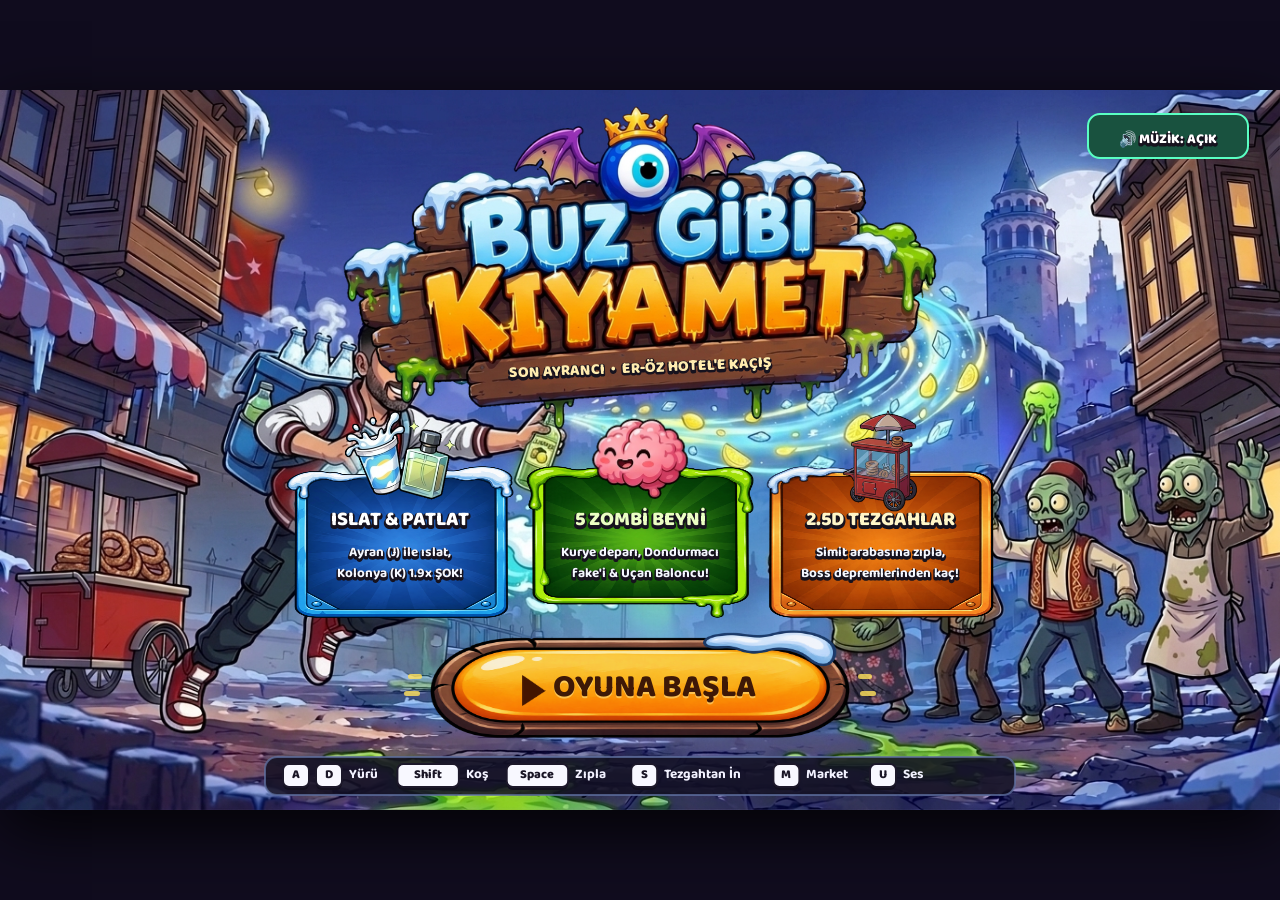
==== sims/buz-gibi-kiyamet/index.html @ 6d8124a7 "feat(buz-gibi-kiyamet): update title key-art background with authentic game cast and align banner su" ====
<!DOCTYPE html>
<html lang="tr">
<head>
<meta charset="UTF-8" />
<meta name="viewport" content="width=device-width, initial-scale=1.0, maximum-scale=1.0, user-scalable=no, viewport-fit=cover" />
<meta name="mobile-web-app-capable" content="yes" />
<meta name="apple-mobile-web-app-capable" content="yes" />
<meta name="apple-mobile-web-app-status-bar-style" content="black-translucent" />
<meta name="theme-color" content="#100c1e" />
<title>Buz Gibi Kıyamet: Son Ayrancı — Er-Öz Hotel'e Kaçış</title>
<style>
  @font-face {
    font-family: 'BalooBold';
    src: url('fonts/Baloo2-ExtraBold.ttf') format('truetype');
    font-weight: 800;
  }
  @font-face {
    font-family: 'BalooMed';
    src: url('fonts/Baloo2-Bold.ttf') format('truetype');
    font-weight: 700;
  }
  * { box-sizing: border-box; margin: 0; padding: 0; user-select: none; -webkit-user-select: none; -webkit-tap-highlight-color: transparent; }
  html, body {
    width: 100%; height: 100%;
    width: 100dvw; height: 100dvh;
    overflow: hidden; overscroll-behavior: none;
    background: #100c1e;
    display: flex; align-items: center; justify-content: center;
    font-family: 'BalooMed', system-ui, sans-serif;
    touch-action: none;
  }
  #gameCanvas {
    display: block;
    background: #100c1e;
    box-shadow: 0 20px 60px rgba(0, 0, 0, 0.85);
    touch-action: none;
    cursor: pointer;
    transform-origin: center center;
  }
  #fsBtn {
    position: fixed;
    top: max(10px, env(safe-area-inset-top));
    right: max(10px, env(safe-area-inset-right));
    z-index: 20;
    background: rgba(20, 16, 36, 0.78);
    color: #ffec7d;
    border: 2px solid rgba(255, 216, 107, 0.75);
    border-radius: 10px;
    padding: 6px 11px;
    font-family: 'BalooBold', sans-serif;
    font-size: 13px;
    letter-spacing: 0.4px;
    cursor: pointer;
    display: none;
    backdrop-filter: blur(4px);
  }
  @media (pointer: coarse), (max-width: 960px) {
    #fsBtn { display: block; }
  }
</style>
</head>
<body>
<button id="fsBtn" type="button" aria-label="Tam Ekran">⛶ TAM EKRAN</button>
<canvas id="gameCanvas" width="1280" height="720"></canvas>
<script src="story_data.js?v=5"></script>
<script>
(() => {
'use strict';

const VW = 1280;
const VH = 720;
const WORLD_W = 3840;
const GROUND_Y = 612;
const PROP_TOP_H = 104;

const canvas = document.getElementById('gameCanvas');
const ctx = canvas.getContext('2d');
const fsBtn = document.getElementById('fsBtn');

const IS_TOUCH = ('ontouchstart' in window) || (navigator.maxTouchPoints > 0);
let isRotated = false;
let viewScale = 1;

function requestMobileFullscreen() {
  const el = document.documentElement;
  const req = el.requestFullscreen || el.webkitRequestFullscreen || el.msRequestFullscreen;
  if (req && !document.fullscreenElement && !document.webkitFullscreenElement) {
    try {
      const p = req.call(el);
      if (p && p.then) {
        p.then(() => {
          if (screen.orientation && screen.orientation.lock) {
            screen.orientation.lock('landscape').catch(() => {});
          }
          setTimeout(resizeCanvas, 120);
        }).catch(() => {});
      }
    } catch (_) {}
  }
}

function toggleFullscreen() {
  if (document.fullscreenElement || document.webkitFullscreenElement) {
    const ex = document.exitFullscreen || document.webkitExitFullscreen;
    if (ex) try { ex.call(document); } catch (_) {}
  } else {
    requestMobileFullscreen();
  }
}
if (fsBtn) {
  fsBtn.addEventListener('click', ev => { ev.stopPropagation(); toggleFullscreen(); });
  document.addEventListener('fullscreenchange', () => {
    const inFs = !!(document.fullscreenElement || document.webkitFullscreenElement);
    fsBtn.textContent = inFs ? '✕ ÇIK' : '⛶ TAM EKRAN';
    setTimeout(resizeCanvas, 80);
  });
}

// Responsive Fullscreen HiDPI sizing + Automatic Portrait Phone 90° Rotation!
function resizeCanvas() {
  const dpr = Math.min(2.5, window.devicePixelRatio || 1);
  const vv = window.visualViewport;
  const availW = Math.floor(vv ? vv.width : window.innerWidth);
  const availH = Math.floor(vv ? vv.height : window.innerHeight);

  // On portrait phones/tablets, auto-rotate 90° clockwise so the 16:9 game fills the full phone screen!
  isRotated = (availH > availW) && (IS_TOUCH || availW <= 768);
  const targetW = isRotated ? availH : availW;
  const targetH = isRotated ? availW : availH;

  viewScale = Math.min(targetW / VW, targetH / VH);
  const cssW = Math.floor(VW * viewScale);
  const cssH = Math.floor(VH * viewScale);
  canvas.style.width = cssW + 'px';
  canvas.style.height = cssH + 'px';
  canvas.style.transform = isRotated ? 'rotate(90deg)' : 'none';
  // Render buffer matches real physical screen pixels (zero CSS upscaling blur!)
  canvas.width = Math.floor(cssW * dpr);
  canvas.height = Math.floor(cssH * dpr);
  ctx.setTransform(viewScale * dpr, 0, 0, viewScale * dpr, 0, 0);
  ctx.imageSmoothingEnabled = true;
  ctx.imageSmoothingQuality = 'high';
}
window.addEventListener('resize', resizeCanvas);
window.addEventListener('orientationchange', () => setTimeout(resizeCanvas, 120));
if (window.visualViewport) window.visualViewport.addEventListener('resize', resizeCanvas);
resizeCanvas();

// ============================================================================
// DATA (1:1 parity with game_data.luau)
// ============================================================================
const IMAGE_IDS = [
  ['ui_title_bg', 'jpg'],
  ['bg_intro_city_heat', 'jpg'], ['bg_fethiye_chaos', 'jpg'], ['bg_hotel_siege', 'jpg'],
  ['bg_balcony_chill', 'jpg'], ['bg_balcony_phone', 'jpg'], ['bg_suitup_comic', 'jpg'],
  ['bg_intro_balcony', 'jpg'], ['bg_intro_cooler', 'jpg'],
  ['bg_l1_classic', 'jpg'], ['bg_l2_classic', 'jpg'], ['bg_l3_classic', 'jpg'],
  ['hero_idle', 'png'], ['hero_run', 'png'], ['hero_jump', 'png'], ['hero_throw', 'png'],
  ['hero_cologne', 'png'], ['hero_nazar', 'png'], ['hero_hit', 'png'],
  'hero_state_chill', 'hero_state_phone', 'hero_state_ready',
  'z_1_1','z_1_2','z_1_3','z_1_4','z_1_5','z_1_6','z_1_7','z_1_8','z_1_9',
  'z_2_1','z_2_2','z_2_3','z_2_4','z_2_5','z_2_6','z_2_7','z_2_8','z_2_9',
  'z_3_1','z_3_2','z_3_3','z_3_4','z_3_5','z_3_6','z_3_7','z_3_8','z_3_9',
  'p_simit_0','p_simit_1','p_simit_2','p_cay_0','p_cay_1','p_cay_2',
  'p_cop_0','p_cop_1','p_cop_2','p_dondurma_0','p_dondurma_1','p_dondurma_2',
  'ui_heart','ui_nazar_wing','ui_ayran_icon','ui_coin','ui_trophy',
  'ui_btn_ayran','ui_btn_kolonya','ui_btn_nazar','ui_btn_settings',
  'ui_logo_buzgibi','ui_board_wood','ui_card_blue','ui_card_green','ui_card_amber',
  'ui_btn_gold','ui_badge_red','ui_topper_ayran','ui_topper_brain',
  'hud_health_bar','hud_level_progress','hud_ayran_counter','hud_gold_counter',
  'hud_score_panel','hud_cta_gold','hud_cta_red',
  'ui_header_plank','ui_cap_blue','ui_cap_green','ui_cap_yellow','ui_play_icon',
  'proj_ayran_sise','proj_curuk_domates','proj_hamsi','proj_kamp_feneri',
  'proj_kolonya_bulutu','proj_kozan_misir','proj_mini_balon','proj_nazar_halka',
  'proj_nota_dalgasi','proj_oklava','proj_sicak_cay','proj_simit',
  'proj_ucan_telefon','proj_zehirli_dondurma','proj_zehirli_kokteyl',
  'vfx_splash_ayran','vfx_puddle_tea','vfx_splat_tomato','vfx_popcorn_burst','vfx_splat_slime_green','vfx_fire_zone',
  'intro_hero','intro_l1_mid','intro_l1_boss','intro_l2_mid','intro_l2_boss','intro_l3_mid','intro_l3_boss',
  ['c_1_1','webp'],['c_1_2','webp'],['c_1_3','webp'],['c_1_4','webp'],['c_1_5','webp'],['c_1_6','webp'],['c_1_7','webp'],['c_1_8','webp'],['c_1_9','webp'],
  ['c_2_1','webp'],['c_2_2','webp'],['c_2_3','webp'],['c_2_4','webp'],['c_2_5','webp'],['c_2_6','webp'],['c_2_7','webp'],['c_2_8','webp'],['c_2_9','webp'],
  ['c_3_1','webp'],['c_3_2','webp'],['c_3_3','webp'],['c_3_4','webp'],['c_3_5','webp'],['c_3_6','webp'],['c_3_7','webp'],['c_3_8','webp'],['c_3_9','webp'],
];

const SFX_IDS = [
  'sfx_throw','sfx_splash','sfx_kolonya','sfx_nazar','sfx_jump',
  'sfx_hit','sfx_calm','sfx_prop','sfx_coin','sfx_win','sfx_horn','sfx_shock'
];

const ZOMBIES = [
  [
    { id:'z_1_1', label:'Kahvehane Dayısı', ai:'ranged', projLabel:'ÇAY', projImg:'proj_sicak_cay', hp:56, speed:72, dmg:9, reward:24, scale:0.96, quote:'Oh be, bir de çay!' },
    { id:'z_1_2', label:'Oklavalı Teyze', ai:'heavy', projLabel:'OKLAVA', projImg:'proj_oklava', hp:88, speed:66, dmg:15, reward:32, scale:1.00, quote:'Eline sağlık oğlum!' },
    { id:'z_1_3', label:'Gazeteli Memur', ai:'walker', projLabel:'', projImg:'', hp:58, speed:78, dmg:10, reward:22, scale:0.98, quote:'Kafam yerine geldi!' },
    { id:'z_1_4', label:'Mahalle Genci', ai:'dasher', projLabel:'', projImg:'', hp:50, speed:106, dmg:11, reward:26, scale:0.94, quote:'Kral ayran efsane!' },
    { id:'z_1_5', label:'Okullu Öğrenci', ai:'walker', projLabel:'', projImg:'', hp:46, speed:102, dmg:8, reward:20, scale:0.88, quote:'Sınava hazırım!' },
    { id:'z_1_6', label:'Moto Kurye', ai:'dasher', projLabel:'', projImg:'', hp:66, speed:122, dmg:13, reward:35, scale:1.00, quote:'5 yıldız verdim!' },
    { id:'z_1_7', label:'Tombul Bakkal', ai:'heavy', projLabel:'', projImg:'', hp:118, speed:56, dmg:16, reward:42, scale:1.08, quote:'Veresiye defteri kapandı!' },
    { id:'z_1_8', label:'Pazar Poşetli Teyze', ai:'ranged', projLabel:'DOMATES', projImg:'proj_curuk_domates', hp:68, speed:68, dmg:10, reward:26, scale:0.96, quote:'Serinledim evladım!' },
    { id:'z_1_9', label:'Bağlamacı Aşık', ai:'ranged', projLabel:'NOTA', projImg:'proj_nota_dalgasi', hp:62, speed:88, dmg:10, reward:30, scale:0.96, quote:'Yayık ayran türküsü!' },
  ],
  [
    { id:'z_2_1', label:'Simitçi Usta', ai:'ranged', projLabel:'SİMİT', projImg:'proj_simit', hp:74, speed:78, dmg:11, reward:28, scale:1.00, quote:'Sıcak simit + ayran!' },
    { id:'z_2_2', label:'Maraş Dondurmacısı', ai:'ranged', projLabel:'DONDURMA', projImg:'proj_zehirli_dondurma', hp:88, speed:86, dmg:13, reward:34, scale:1.04, quote:'Şaka yapmıştım abi!' },
    { id:'z_2_3', label:'Midyeci Usta', ai:'heavy', projLabel:'', projImg:'', hp:115, speed:62, dmg:15, reward:35, scale:1.06, quote:'Limonu sıktım geldim!' },
    { id:'z_2_4', label:'Mısırcı Abla', ai:'ranged', projLabel:'MISIR', projImg:'proj_kozan_misir', hp:80, speed:72, dmg:11, reward:30, scale:0.98, quote:'Közde mısır ikramım!' },
    { id:'z_2_5', label:'Kağıt Toplayıcı', ai:'walker', projLabel:'', projImg:'', hp:68, speed:98, dmg:10, reward:25, scale:0.96, quote:'Eyvallah kardeşim!' },
    { id:'z_2_6', label:'Çiçekçi Teyze', ai:'walker', projLabel:'', projImg:'', hp:76, speed:72, dmg:10, reward:28, scale:0.96, quote:'Bir gül benden sana!' },
    { id:'z_2_7', label:'Balıkçı Usta', ai:'heavy', projLabel:'HAMSİ', projImg:'proj_hamsi', hp:128, speed:64, dmg:16, reward:40, scale:1.08, quote:'Hamsi taze, ayran buz!' },
    { id:'z_2_8', label:'Milli Piyango Amca', ai:'ranged', projLabel:'NOTA', projImg:'proj_nota_dalgasi', hp:70, speed:86, dmg:10, reward:32, scale:0.96, quote:'Büyük ikramiye sensin!' },
    { id:'z_2_9', label:'Sucu Çocuk', ai:'dasher', projLabel:'', projImg:'', hp:54, speed:130, dmg:11, reward:28, scale:0.86, quote:'Ayran sudan iyiymiş!' },
  ],
  [
    { id:'z_3_1', label:'Sırt Çantalı Gezgin', ai:'walker', projLabel:'', projImg:'', hp:90, speed:90, dmg:12, reward:32, scale:1.02, quote:'Amazing Turkish yogurt!' },
    { id:'z_3_2', label:'Şipşakçı Turist', ai:'ranged', projLabel:'TELEFON', projImg:'proj_ucan_telefon', hp:82, speed:94, dmg:13, reward:35, scale:0.98, quote:'Selfie time! Ayran!' },
    { id:'z_3_3', label:'Her Şey Dahilci', ai:'heavy', projLabel:'KOKTEYL', projImg:'proj_zehirli_kokteyl', hp:142, speed:64, dmg:18, reward:45, scale:1.08, quote:'Open buffet ayran!' },
    { id:'z_3_4', label:'Haritalı Turist', ai:'walker', projLabel:'', projImg:'', hp:82, speed:86, dmg:11, reward:30, scale:0.98, quote:'Er-Öz Hotel this way!' },
    { id:'z_3_5', label:'Trekkingci Turist', ai:'dasher', projLabel:'', projImg:'', hp:88, speed:118, dmg:14, reward:35, scale:1.00, quote:'Best energy drink!' },
    { id:'z_3_6', label:'Alışverişçi Turist', ai:'ranged', projLabel:'KOKTEYL', projImg:'proj_zehirli_kokteyl', hp:92, speed:82, dmg:13, reward:36, scale:1.00, quote:'I buy 10 bottles!' },
    { id:'z_3_7', label:'Sörfçü Turist', ai:'dasher', projLabel:'', projImg:'', hp:86, speed:124, dmg:14, reward:35, scale:1.02, quote:'Chill vibes bro!' },
    { id:'z_3_8', label:'Kapadokya Baloncu', ai:'flyer', projLabel:'BALON', projImg:'proj_mini_balon', hp:84, speed:96, dmg:12, reward:38, scale:0.98, quote:"Göreme'ye uçuyorum!" },
    { id:'z_3_9', label:'Kampçı Turist', ai:'ranged', projLabel:'FENER', projImg:'proj_kamp_feneri', hp:126, speed:72, dmg:15, reward:42, scale:1.06, quote:'Campfire + Ayran!' },
  ]
];

const LEVELS = [
  {
    id:1, bg:'bg_l1_classic', title:'BÖLÜM 1: MAHALLE SOKAĞI',
    subtitle:'Ayranla ıslat + Kolonya ile KÖPÜK ŞOKU patlat! Tezgahların üstüne zıpla!',
    goal:12, spawnRate:2.15, group:0,
    boss:{ img:'z_1_7', name:'DEV MAHALLE BAKKALI (DEPREM BOSS)', special:'quake', hp:380, speed:70, dmg:16, reward:220, quote:'Tamam yeğenim, tüm mahalleye ayran benden!' },
    comicLines:['MAHALLEDE HARARET PATLADI!','Kuryeler depara kalktı, Dayı çay fırlatıyor!','Ayranla ıslat → Kolonyayla KÖPÜK ŞOKU patlat!']
  },
  {
    id:2, bg:'bg_l2_classic', title:'BÖLÜM 2: ESNAF ÇARŞISI',
    subtitle:'Maraş şakasına dikkat! Düşman mermilerini Kolonya ile havada yok et!',
    goal:15, spawnRate:1.85, group:1,
    boss:{ img:'z_2_7', name:'ÖFKELİ BALIKÇI REİS (HAMSİ BOSS)', special:'hamsi', hp:500, speed:76, dmg:19, reward:320, quote:'Buz gibi ayranla yelkenler suya indi!' },
    comicLines:['ESNAF ÇARŞISI KARIŞTI!','Dondurmacılar geri kaçıp yeşil külah savuruyor...','Tezgahlara zıpla, tepelerinden ayran yağdır!']
  },
  {
    id:3, bg:'bg_l3_classic', title:'BÖLÜM 3: ER-ÖZ HOTEL GÜVENLİ BÖLGE',
    subtitle:"Kapadokya balonluları havada! Boss'un Açık Büfe şifasını durdur!",
    goal:18, spawnRate:1.65, group:2,
    boss:{ img:'z_3_3', name:'MEGA HER ŞEY DAHİL KRALI (BÜFE BOSS)', special:'buffet', hp:640, speed:80, dmg:21, reward:450, quote:'5 YILDIZ! ER-ÖZ HOTEL ARTIK GÜVENDE!' },
    comicLines:['ER-ÖZ HOTEL KAPISINDAYIZ!','Havada süzülen baloncular + açık büfe ordusu!','Kralın büfe şifasını kes, 5 yıldızlı zaferi kap!']
  }
];

const UPGRADES = [
  { id:'ayran_dmg', name:'Çift Namlulu Yayık Ayran', desc:"Hasar +14 • Sv.2'de ÇİFT ŞİŞE (Ön+Çapraz), Sv.4'te alan köpüğü!", baseCost:38, maxLvl:5, icon:'ui_ayran_icon' },
  { id:'belt_cap', name:'Çift Kemer + Akrobatik Zıplama', desc:"Sv.1'de HAVADA ÇİFT ZIPLAMA açılır! Maks. ayran +4 artar.", baseCost:32, maxLvl:5, icon:'ui_btn_ayran' },
  { id:'kolonya_pow', name:'80° Tütün & Limon Şoku', desc:'Kolonya hasarı +22, düşman mermisi siler + 1.4sn SERSEMLETİR!', baseCost:42, maxLvl:4, icon:'ui_btn_kolonya' },
  { id:'tea_heal', name:'Nazar Kalkanı & Taze Çay', desc:'+55 Can & +15 Maks Can • Nazar %100 iken ilk darbeyi KALKAN emer!', baseCost:28, maxLvl:99, icon:'ui_heart' },
];

const KOLONYA_BASE = { cd: 2.1, dmg: 38, range: 215 };
const PROP_TYPES = ['simit', 'cay', 'cop', 'dondurma'];
const PROP_META = {
  simit:    { h: 158, brokenH: 58, topH: 98, halfW: 58, shadowW: 54 },
  cay:      { h: 88,  brokenH: 48, topH: 72, halfW: 66, shadowW: 64 },
  cop:      { h: 98,  brokenH: 46, topH: 84, halfW: 40, shadowW: 38 },
  dondurma: { h: 122, brokenH: 54, topH: 88, halfW: 64, shadowW: 60 },
};
const LEVEL_PROP_LAYOUTS = [
  // Bölüm 1: Mahalle Sokağı (kapı/araba önleri açık, doğal kaldırım yerleşimi)
  [
    { kind: 'cay', x: 540 }, { kind: 'simit', x: 1080 }, { kind: 'cop', x: 1620 },
    { kind: 'cay', x: 2120 }, { kind: 'simit', x: 2640 }, { kind: 'cop', x: 2960 },
  ],
  // Bölüm 2: Esnaf Çarşısı (merdiven ve otobüs durağı açık)
  [
    { kind: 'simit', x: 560 }, { kind: 'dondurma', x: 1120 }, { kind: 'cop', x: 1980 },
    { kind: 'dondurma', x: 2440 }, { kind: 'simit', x: 3320 }, { kind: 'cop', x: 3620 },
  ],
  // Bölüm 3: Er-Öz Hotel (otel girişi, kum torbaları ve bariyer tamamen açık)
  [
    { kind: 'dondurma', x: 520 }, { kind: 'cay', x: 1060 }, { kind: 'simit', x: 1560 },
    { kind: 'cop', x: 1960 }, { kind: 'dondurma', x: 2360 }, { kind: 'cay', x: 3180 },
  ],
];

// ============================================================================
// ASSET LOADER
// ============================================================================
const images = {};
const sfx = {};
let loadedCount = 0;
let totalAssets = IMAGE_IDS.length;
let fontsReady = false;
if (document.fonts && document.fonts.ready) {
  document.fonts.ready.then(() => { fontsReady = true; }).catch(() => { fontsReady = true; });
} else fontsReady = true;
setTimeout(() => { fontsReady = true; }, 3500);

for (const entry of IMAGE_IDS) {
  const [id, ext] = Array.isArray(entry) ? entry : [entry, 'png'];
  const img = new Image();
  img.onload = () => { loadedCount++; };
  img.onerror = () => { loadedCount++; };
  img.src = `img/${id}.${ext}?v=8`;
  images[id] = img;
}

const sfxPools = {};
for (const sid of SFX_IDS) {
  sfxPools[sid] = { idx: 0, list: [] };
  for (let pi = 0; pi < 4; pi++) {
    const a = new Audio(`sfx/${sid}.wav`);
    a.preload = 'auto';
    a.volume = 0.55;
    sfxPools[sid].list.push(a);
  }
  sfx[sid] = sfxPools[sid].list[0];
}

let _audioCtx = null;
function getAudioCtx() {
  if (!_audioCtx) {
    const AC = window.AudioContext || window.webkitAudioContext;
    if (AC) _audioCtx = new AC();
  }
  if (_audioCtx && _audioCtx.state === 'suspended') {
    _audioCtx.resume().catch(() => {});
  }
  return _audioCtx;
}

function playVoiceBlip(speakerId) {
  if (G.muted) return;
  const ac = getAudioCtx();
  if (!ac) return;
  const sp = (window.STORY_DATA && window.STORY_DATA.speakers[speakerId]) || { pitch: 220, wave: 'triangle' };
  try {
    const now = ac.currentTime;
    const osc = ac.createOscillator();
    const gain = ac.createGain();
    osc.type = sp.wave || 'triangle';
    const jitter = 0.93 + Math.random() * 0.14;
    osc.frequency.setValueAtTime((sp.pitch || 220) * jitter, now);
    gain.gain.setValueAtTime(0.001, now);
    gain.gain.linearRampToValueAtTime(0.055, now + 0.008);
    gain.gain.exponentialRampToValueAtTime(0.001, now + 0.045);
    osc.connect(gain);
    gain.connect(ac.destination);
    osc.start(now);
    osc.stop(now + 0.05);
  } catch (_) {}
}

function playPhoneRing() {
  if (G.muted) return;
  const ac = getAudioCtx();
  if (!ac) return;
  try {
    const now = ac.currentTime;
    [0, 0.42].forEach(offset => {
      const osc1 = ac.createOscillator();
      const osc2 = ac.createOscillator();
      const gain = ac.createGain();
      osc1.type = 'sine'; osc2.type = 'sine';
      osc1.frequency.setValueAtTime(440, now + offset);
      osc2.frequency.setValueAtTime(480, now + offset);
      gain.gain.setValueAtTime(0.001, now + offset);
      gain.gain.linearRampToValueAtTime(0.08, now + offset + 0.02);
      gain.gain.setValueAtTime(0.08, now + offset + 0.24);
      gain.gain.exponentialRampToValueAtTime(0.001, now + offset + 0.30);
      osc1.connect(gain); osc2.connect(gain); gain.connect(ac.destination);
      osc1.start(now + offset); osc2.start(now + offset);
      osc1.stop(now + offset + 0.31); osc2.stop(now + offset + 0.31);
    });
  } catch (_) {}
}

function playSfx(name) {
  if (G.muted) return;
  const pool = sfxPools[name];
  if (!pool || !pool.list.length) return;
  try {
    const inst = pool.list[pool.idx % pool.list.length];
    pool.idx = (pool.idx + 1) % pool.list.length;
    inst.currentTime = 0;
    inst.volume = 0.55;
    inst.play().catch(() => {});
  } catch (_) {}
}

// ============================================================================
// PROCEDURAL WEB AUDIO CHIPTUNE BGM ENGINE (Zero latency, zero external assets)
// ============================================================================
const BGM_NOTES = {
  'C1': 32.70, 'C#1': 34.65, 'D1': 36.71, 'Eb1': 38.89, 'E1': 41.20, 'F1': 43.65, 'F#1': 46.25, 'G1': 49.00, 'G#1': 51.91, 'A1': 55.00, 'Bb1': 58.27, 'B1': 61.74,
  'C2': 65.41, 'C#2': 69.30, 'D2': 73.42, 'Eb2': 77.78, 'E2': 82.41, 'F2': 87.31, 'F#2': 92.50, 'G2': 98.00, 'G#2': 103.83, 'A2': 110.00, 'Bb2': 116.54, 'B2': 123.47,
  'C3': 130.81, 'C#3': 138.59, 'D3': 146.83, 'Eb3': 155.56, 'E3': 164.81, 'F3': 174.61, 'F#3': 185.00, 'G3': 196.00, 'G#3': 207.65, 'A3': 220.00, 'Bb3': 233.08, 'B3': 246.94,
  'C4': 261.63, 'C#4': 277.18, 'D4': 293.66, 'Eb4': 311.13, 'E4': 329.63, 'F4': 349.23, 'F#4': 369.99, 'G4': 392.00, 'G#4': 415.30, 'A4': 440.00, 'Bb4': 466.16, 'B4': 493.88,
  'C5': 523.25, 'C#5': 554.37, 'D5': 587.33, 'Eb5': 622.25, 'E5': 659.25, 'F5': 698.46, 'F#5': 739.99, 'G5': 783.99, 'G#5': 830.61, 'A5': 880.00, '-': 0
};

const BGM_TRACKS = {
  menu: {
    bpm: 114, steps: 32,
    bass: ['A1','-','A1','-','E2','-','E2','-','A1','-','G1','-','F1','-','E1','-','A1','-','A1','-','E2','-','E2','-','D2','-','C2','-','B1','-','E1','-'],
    lead: ['A3','-','C4','-','D4','-','E4','E4','-','F4','E4','D4','C4','-','B3','-','A3','-','C4','-','D4','-','E4','-','D4','C4','B3','A3','B3','-','A3','-'],
    kick: [1,0,0,0, 0,0,0,0, 1,0,0,0, 0,0,0,0, 1,0,0,0, 0,0,0,0, 1,0,0,0, 0,0,0,0],
    snare:[0,0,0,0, 1,0,0,0, 0,0,0,0, 1,0,0,0, 0,0,0,0, 1,0,0,0, 0,0,0,0, 1,0,0,0],
    hihat:[1,0,1,0, 1,0,1,0, 1,0,1,0, 1,0,1,0, 1,0,1,0, 1,0,1,0, 1,0,1,0, 1,0,1,0]
  },
  action: {
    bpm: 132, steps: 32,
    bass: ['A1','A1','A2','A1','A1','A1','A2','A1','D1','D1','D2','D1','E1','E1','E2','E1','A1','A1','A2','A1','F1','F1','F2','F1','D1','D1','D2','D1','E1','G1','G#1','B1'],
    lead: ['E4','-','E4','-','D4','-','E4','-','G4','-','F4','-','E4','-','D4','-','C4','-','D4','-','E4','-','D4','-','C4','B3','A3','B3','C4','D4','E4','-'],
    kick: [1,0,0,0, 1,0,0,0, 1,0,0,0, 1,0,0,0, 1,0,0,0, 1,0,0,0, 1,0,0,0, 1,0,0,0],
    snare:[0,0,0,0, 1,0,0,0, 0,0,0,0, 1,0,0,0, 0,0,0,0, 1,0,0,0, 0,0,0,0, 1,0,0,0],
    hihat:[1,0,1,1, 1,0,1,1, 1,0,1,1, 1,0,1,1, 1,0,1,1, 1,0,1,1, 1,0,1,1, 1,0,1,1]
  },
  boss: {
    bpm: 146, steps: 32,
    bass: ['A1','A1','A2','A2','G#1','G#1','G#2','G#2','G1','G1','G2','G2','F1','F1','E1','E1','A1','A1','A2','A2','G#1','G#1','G#2','G#2','D2','D2','C2','C2','E1','E1','E2','E2'],
    lead: ['A4','C5','E5','A5','G#4','B4','E5','G#5','G4','Bb4','D5','G5','F4','A4','D5','E5','A4','E5','D5','C5','B4','D5','C5','B4','A4','C5','B4','A4','G#4','B4','E5','-'],
    kick: [1,0,1,0, 1,0,0,0, 1,0,1,0, 1,0,0,0, 1,0,1,0, 1,0,0,0, 1,0,1,0, 1,1,0,0],
    snare:[0,0,0,0, 1,0,0,0, 0,0,0,0, 1,0,0,1, 0,0,0,0, 1,0,0,0, 0,0,0,0, 1,0,1,0],
    hihat:[1,1,1,1, 1,1,1,1, 1,1,1,1, 1,1,1,1, 1,1,1,1, 1,1,1,1, 1,1,1,1, 1,1,1,1]
  }
};

const BgmEngine = {
  masterGain: null,
  filterNode: null,
  noiseBuffer: null,
  activeTrackName: '',
  step: 0,
  nextStepTime: 0,

  init(ctx) {
    if (this.masterGain) return;
    try {
      this.masterGain = ctx.createGain();
      this.masterGain.gain.setValueAtTime(0.0001, ctx.currentTime);
      this.filterNode = ctx.createBiquadFilter();
      this.filterNode.type = 'lowpass';
      this.filterNode.frequency.setValueAtTime(2600, ctx.currentTime);
      this.filterNode.Q.setValueAtTime(1.4, ctx.currentTime);
      this.filterNode.connect(this.masterGain);
      this.masterGain.connect(ctx.destination);

      const bufSize = Math.floor(ctx.sampleRate * 0.4);
      this.noiseBuffer = ctx.createBuffer(1, bufSize, ctx.sampleRate);
      const data = this.noiseBuffer.getChannelData(0);
      for (let i = 0; i < bufSize; i++) data[i] = Math.random() * 2 - 1;
    } catch (_) {}
  },

  playKick(ctx, t) {
    try {
      const osc = ctx.createOscillator();
      const gain = ctx.createGain();
      osc.type = 'sine';
      osc.frequency.setValueAtTime(130, t);
      osc.frequency.exponentialRampToValueAtTime(36, t + 0.08);
      gain.gain.setValueAtTime(0.35, t);
      gain.gain.exponentialRampToValueAtTime(0.001, t + 0.09);
      osc.connect(gain); gain.connect(this.filterNode);
      osc.start(t); osc.stop(t + 0.1);
    } catch (_) {}
  },

  playSnare(ctx, t) {
    if (!this.noiseBuffer) return;
    try {
      const src = ctx.createBufferSource();
      src.buffer = this.noiseBuffer;
      const f = ctx.createBiquadFilter();
      f.type = 'highpass'; f.frequency.setValueAtTime(850, t);
      const g = ctx.createGain();
      g.gain.setValueAtTime(0.20, t);
      g.gain.exponentialRampToValueAtTime(0.001, t + 0.11);
      src.connect(f); f.connect(g); g.connect(this.filterNode);
      src.start(t); src.stop(t + 0.12);
    } catch (_) {}
  },

  playHihat(ctx, t, accent) {
    if (!this.noiseBuffer) return;
    try {
      const src = ctx.createBufferSource();
      src.buffer = this.noiseBuffer;
      const f = ctx.createBiquadFilter();
      f.type = 'highpass'; f.frequency.setValueAtTime(6200, t);
      const g = ctx.createGain();
      g.gain.setValueAtTime(accent ? 0.11 : 0.05, t);
      g.gain.exponentialRampToValueAtTime(0.001, t + (accent ? 0.045 : 0.025));
      src.connect(f); f.connect(g); g.connect(this.filterNode);
      src.start(t); src.stop(t + 0.05);
    } catch (_) {}
  },

  playBass(ctx, note, t, dur) {
    const freq = BGM_NOTES[note];
    if (!freq) return;
    try {
      const osc = ctx.createOscillator();
      const gain = ctx.createGain();
      osc.type = 'sawtooth';
      osc.frequency.setValueAtTime(freq, t);
      gain.gain.setValueAtTime(0.20, t);
      gain.gain.exponentialRampToValueAtTime(0.001, t + dur * 0.9);
      osc.connect(gain); gain.connect(this.filterNode);
      osc.start(t); osc.stop(t + dur);
    } catch (_) {}
  },

  playLead(ctx, note, t, dur) {
    const freq = BGM_NOTES[note];
    if (!freq) return;
    try {
      const osc = ctx.createOscillator();
      const gain = ctx.createGain();
      osc.type = 'square';
      osc.frequency.setValueAtTime(freq, t);
      gain.gain.setValueAtTime(0.001, t);
      gain.gain.linearRampToValueAtTime(0.14, t + 0.01);
      gain.gain.setValueAtTime(0.12, t + dur * 0.65);
      gain.gain.exponentialRampToValueAtTime(0.001, t + dur * 0.95);
      osc.connect(gain); gain.connect(this.filterNode);
      osc.start(t); osc.stop(t + dur);
    } catch (_) {}
  },

  scheduleStep(ctx, t, track, step, dur) {
    if (track.kick[step]) this.playKick(ctx, t);
    if (track.snare[step]) this.playSnare(ctx, t);
    if (track.hihat[step]) this.playHihat(ctx, t, step % 4 === 2);
    const bn = track.bass[step];
    if (bn && bn !== '-') this.playBass(ctx, bn, t, dur);
    const ln = track.lead[step];
    if (ln && ln !== '-') this.playLead(ctx, ln, t, dur);
  },

  update() {
    const ctx = getAudioCtx();
    if (!ctx) return;
    this.init(ctx);

    let targetTrack = '';
    if (G.screen === 'play') {
      targetTrack = (G.bossSpawned && !G.bossDefeated) ? 'boss' : 'action';
    } else if (G.screen === 'title' || G.screen === 'story' || G.screen === 'intro' || G.screen === 'shop' || G.screen === 'pause') {
      targetTrack = 'menu';
    } else {
      targetTrack = '';
    }

    if (targetTrack !== this.activeTrackName) {
      this.activeTrackName = targetTrack;
      this.step = 0;
      if (this.masterGain) {
        if (!targetTrack || G.muted) {
          this.masterGain.gain.setTargetAtTime(0.0001, ctx.currentTime, 0.05);
        } else {
          this.nextStepTime = ctx.currentTime + 0.06;
          const targetVol = G.screen === 'pause' ? 0.04 : 0.16;
          this.masterGain.gain.setTargetAtTime(targetVol, ctx.currentTime, 0.08);
        }
      }
    } else if (this.masterGain) {
      const targetVol = G.muted ? 0.0001 : (G.screen === 'pause' ? 0.04 : 0.16);
      this.masterGain.gain.setTargetAtTime(targetVol, ctx.currentTime, 0.08);
    }

    if (!this.activeTrackName || G.muted) return;
    const track = BGM_TRACKS[this.activeTrackName];
    if (!track) return;
    const stepDur = 60 / (track.bpm * 4);
    if (this.nextStepTime < ctx.currentTime - 0.5) this.nextStepTime = ctx.currentTime + 0.02;

    const lookahead = 0.14;
    while (this.nextStepTime < ctx.currentTime + lookahead) {
      this.scheduleStep(ctx, this.nextStepTime, track, this.step, stepDur);
      this.step = (this.step + 1) % track.steps;
      this.nextStepTime += stepDur;
    }
  }
};

function toggleSound() {
  G.muted = !G.muted;
  const ac = getAudioCtx();
  if (ac && ac.state === 'suspended') ac.resume().catch(() => {});
  if (G.muted) {
    if (BgmEngine.masterGain && ac) BgmEngine.masterGain.gain.setValueAtTime(0.0001, ac.currentTime);
  } else {
    BgmEngine.activeTrackName = '';
    BgmEngine.update();
    playSfx('sfx_coin');
  }
}

// ============================================================================
// GAME STATE
// ============================================================================
const G = {
  screen: 'title',
  time: 0,
  levelIdx: 0,
  camX: 0,
  trauma: 0,
  shakeClock: 0,
  hitStop: 0,
  heroSX: 1,
  heroSY: 1,
  px: 360, py: GROUND_Y, pvx: 0, pvy: 0, facing: 1,
  onGround: true, onPlatform: false,
  coyoteT: 0, jumpBufT: 0, jumpsLeft: 1, dropThroughT: 0,
  hp: 120, maxHp: 120,
  ayran: 12, maxAyran: 12, ayranRegenT: 0, ayranDmg: 34,
  kolonyaCd: 0, kolonyaMaxCd: KOLONYA_BASE.cd, kolonyaDmg: KOLONYA_BASE.dmg, kolonyaRange: KOLONYA_BASE.range, kolonyaVfxT: 0,
  knockTimer: 0, vfxSprites: [], snowFlakes: [],
  nazar: 50, nazarAnimT: 0, throwAnimT: 0, hitAnimT: 0, invulnT: 0, walkT: 0,
  gold: 80, score: 0, bestScore: 0, combo: 0, maxCombo: 0, comboT: 0,
  totalCalmed: 0, shockCount: 0,
  calmedInLevel: 0, spawnT: 1.0, bossSpawned: false, bossDefeated: false,
  bossBannerT: 0, levelClearT: 0,
  upLevels: {},
  zombies: [], projectiles: [], enemyProjs: [], props: [], pickups: [],
  particles: [], floats: [], waves: [], hazards: [],
  zones: [], hover: '', keys: {}, holdLeft: false, holdRight: false, muted: false,
  heroBarkCd: 0,
  story: {
    sceneId: '', nodeId: '', vars: {}, seen: {}, backlog: [],
    logOpen: false, charIdx: 0, typeAcc: 0, blipAcc: 0, nodeT: 0,
    onComplete: null,
  },
};
window.__GAME__ = G;

// ============================================================================
// STORY / DIALOGUE RUNNER (dialogue-systems + visual-novel)
// ============================================================================
function resetStoryState() {
  const baseVars = (window.STORY_DATA && window.STORY_DATA.vars) ? { ...window.STORY_DATA.vars } : {};
  G.story = {
    sceneId: '', nodeId: '', vars: baseVars, seen: {}, backlog: [],
    logOpen: false, charIdx: 0, typeAcc: 0, blipAcc: 0, nodeT: 0,
    onComplete: null,
  };
}

function getStoryNode() {
  if (!window.STORY_DATA || !G.story.sceneId) return null;
  const sc = window.STORY_DATA.scenes[G.story.sceneId];
  return sc ? sc.nodes[G.story.nodeId] : null;
}

function enterStoryNode(nodeId) {
  const sc = window.STORY_DATA && window.STORY_DATA.scenes[G.story.sceneId];
  if (!sc || !sc.nodes[nodeId]) { finishStoryScene(); return; }
  G.story.nodeId = nodeId;
  G.story.charIdx = 0;
  G.story.typeAcc = 0;
  G.story.blipAcc = 0;
  G.story.nodeT = 0;
  const node = sc.nodes[nodeId];
  if (node.set) Object.assign(G.story.vars, node.set);
  if (node.phoneRing) playPhoneRing();
  if (node.sfx) playSfx('sfx_' + node.sfx);
}

function startStoryScene(sceneId, onComplete, forceReplay = false) {
  const sc = window.STORY_DATA && window.STORY_DATA.scenes[sceneId];
  if (!sc || (G.story.seen[sceneId] && !forceReplay)) {
    if (onComplete) onComplete();
    return;
  }
  G.story.sceneId = sceneId;
  G.story.onComplete = onComplete || null;
  G.story.logOpen = false;
  G.screen = 'story';
  enterStoryNode(sc.start);
}

function finishStoryScene() {
  if (G.story.sceneId) G.story.seen[G.story.sceneId] = true;
  const cb = G.story.onComplete;
  G.story.sceneId = '';
  G.story.nodeId = '';
  G.story.logOpen = false;
  G.story.onComplete = null;
  if (cb) cb();
}

function skipStoryScene() {
  playSfx('sfx_coin');
  finishStoryScene();
}

function pushBacklog(speakerId, text) {
  const sp = (window.STORY_DATA && window.STORY_DATA.speakers[speakerId]) || { name: '' };
  G.story.backlog.push({ speaker: sp.name || 'ANLATICI', color: sp.color || '#ffec82', text });
  if (G.story.backlog.length > 60) G.story.backlog.shift();
}

function advanceStory() {
  if (G.screen !== 'story') return;
  if (G.story.logOpen) { G.story.logOpen = false; return; }
  const node = getStoryNode();
  if (!node) { finishStoryScene(); return; }
  const fullText = node.text || '';
  if (G.story.charIdx < fullText.length) {
    G.story.charIdx = fullText.length;
    return;
  }
  if (node.choices && node.choices.length > 0) return;
  pushBacklog(node.speaker, fullText);
  if (node.end || !node.next) {
    playSfx('sfx_coin');
    finishStoryScene();
  } else {
    enterStoryNode(node.next);
  }
}

function chooseStoryOption(idx) {
  const node = getStoryNode();
  if (!node || !node.choices || !node.choices[idx]) return;
  const ch = node.choices[idx];
  pushBacklog(node.speaker, node.text || '');
  pushBacklog('hero', ch.text);
  if (ch.set) Object.assign(G.story.vars, ch.set);
  playSfx('sfx_coin');
  enterStoryNode(ch.to);
}

function updateStory(dt) {
  const node = getStoryNode();
  if (!node) return;
  G.story.nodeT += dt;
  const fullText = node.text || '';
  if (G.story.charIdx < fullText.length && !G.story.logOpen) {
    G.story.typeAcc += dt * 48; // crisp readable typewriter speed
    const prev = G.story.charIdx;
    G.story.charIdx = Math.min(fullText.length, Math.floor(G.story.typeAcc));
    if (G.story.charIdx > prev) {
      G.story.blipAcc += (G.story.charIdx - prev);
      const ch = fullText[G.story.charIdx - 1];
      if (G.story.blipAcc >= 3 && ch && ch !== ' ' && ch !== '.' && ch !== ',') {
        G.story.blipAcc = 0;
        playVoiceBlip(node.speaker);
      }
    }
  }
}

function setupLevel(idx) {
  G.levelIdx = idx;
  G.px = 360; G.py = GROUND_Y; G.pvx = 0; G.pvy = 0; G.facing = 1;
  G.onGround = true; G.onPlatform = false;
  G.coyoteT = 0; G.jumpBufT = 0; G.dropThroughT = 0;
  G.jumpsLeft = 1 + ((G.upLevels.belt_cap || 0) >= 1 ? 1 : 0);
  G.camX = 0; G.ayran = G.maxAyran;
  G.calmedInLevel = 0; G.spawnT = 0.8;
  G.bossSpawned = false; G.bossDefeated = false; G.bossBannerT = 0; G.levelClearT = 0;
  G.zombies = []; G.projectiles = []; G.enemyProjs = []; G.pickups = [];
  G.particles = []; G.floats = []; G.waves = []; G.props = []; G.vfxSprites = []; G.hazards = [];
  G.knockTimer = 0;
  // Fair progression: restore at least 70% max HP on new level
  G.hp = Math.max(G.hp, Math.floor(G.maxHp * 0.70));
  if (!G.snowFlakes || G.snowFlakes.length === 0) {
    G.snowFlakes = [];
    for (let i = 0; i < 42; i++) {
      G.snowFlakes.push({
        x: Math.random() * (WORLD_W + 400) - 200,
        y: Math.random() * VH,
        vx: -(16 + Math.random() * 28),
        vy: 20 + Math.random() * 38,
        r: 1.2 + Math.random() * 2.5,
        depth: 0.15 + Math.random() * 0.95,
        alpha: 0.25 + Math.random() * 0.50
      });
    }
  }
  const layout = LEVEL_PROP_LAYOUTS[idx] || LEVEL_PROP_LAYOUTS[0];
  layout.forEach(item => {
    G.props.push({ kind: item.kind, x: item.x, state: 0, hp: 2, shake: 0 });
  });
}

function resetFullGame() {
  G.hp = 120; G.maxHp = 120; G.maxAyran = 12; G.ayran = 12; G.ayranDmg = 34;
  G.kolonyaCd = 0; G.kolonyaMaxCd = KOLONYA_BASE.cd; G.kolonyaDmg = KOLONYA_BASE.dmg; G.kolonyaRange = KOLONYA_BASE.range;
  G.nazar = 50; G.nazarAnimT = 0; G.gold = 80; G.score = 0;
  G.combo = 0; G.maxCombo = 0; G.comboT = 0; G.totalCalmed = 0; G.shockCount = 0;
  G.trauma = 0; G.hitStop = 0; G.heroSX = 1; G.heroSY = 1; G.heroBarkCd = 0;
  G.upLevels = { ayran_dmg: 0, belt_cap: 0, kolonya_pow: 0, tea_heal: 0 };
  resetStoryState();
  setupLevel(0);
}
resetFullGame();

// ============================================================================
// VFX & COMBAT HELPERS
// ============================================================================
function addTrauma(a) { G.trauma = Math.min(0.65, G.trauma + a * 0.45); }
function spawnVfxSprite(imgId, x, y, w, h, duration) {
  if (!G.vfxSprites) G.vfxSprites = [];
  G.vfxSprites.push({ img: imgId, x, y, w, h, life: duration, maxLife: duration });
}
function spawnParticles(x, y, count, r, g, b, spd, grav, rMin, rMax) {
  for (let i = 0; i < count; i++) {
    const ang = Math.random() * Math.PI * 2;
    const sp = spd * (0.35 + Math.random() * 0.85);
    const life = 0.28 + Math.random() * 0.42;
    G.particles.push({
      x: x + (Math.random() - 0.5) * 16, y: y + (Math.random() - 0.5) * 16,
      vx: Math.cos(ang) * sp, vy: Math.sin(ang) * sp - 95,
      rad: rMin + Math.random() * (rMax - rMin), r, g, b, life, maxLife: life, grav
    });
  }
}
function spawnFloat(x, y, text, r, g, b, size, life = 1.05, isBubble = false) {
  G.floats.push({ x, y, vy: isBubble ? -32 : -68, text, r, g, b, size, life, maxLife: life, isBubble });
}
function spawnShockwave(x, y, maxRad, r, g, b, dur, groundOnly = false) {
  G.waves.push({ x, y, rad: 18, maxRad, r, g, b, life: dur, maxLife: dur, groundOnly });
}
function spawnPickup(kind, x, y, val) {
  G.pickups.push({ kind, x, y, vy: -220 - Math.random() * 90, val, life: 7.5, maxLife: 7.5 });
}

function spawnZombie(isBoss) {
  const lvl = LEVELS[G.levelIdx];
  if (isBoss) {
    const b = lvl.boss;
    let sx = Math.min(WORLD_W - 120, G.px + 540);
    if (sx - G.px < 260) sx = Math.max(120, G.px - 480);
    G.zombies.push({
      img: b.img, label: b.name, quote: b.quote, ai: 'heavy',
      projLabel: b.special === 'hamsi' ? 'HAMSİ' : '', projImg: b.special === 'hamsi' ? 'proj_hamsi' : '',
      bossSpecial: b.special, x: sx, y: GROUND_Y, baseY: GROUND_Y, vx: 0,
      hp: b.hp, maxHp: b.hp, speed: b.speed, dmg: b.dmg, reward: b.reward,
      scale: 1.48, isBoss: true, facing: -1, animT: 0, hitFlash: 0, wetT: 0, stunT: 0,
      atkCd: 0.9, aiState: 'chase', aiTimer: 0, aiCd: 3.2, channelHits: 0,
      calmed: false, calmT: 0, cureT: 0, curePopDone: false, squashX: 1, squashY: 1
    });
    G.bossSpawned = true; G.bossBannerT = 2.8;
    addTrauma(0.62); playSfx('sfx_horn');
    const bossBark = window.STORY_DATA && window.STORY_DATA.barks && window.STORY_DATA.barks.bossSpawn[G.levelIdx];
    if (bossBark) spawnFloat(sx, GROUND_Y - 275, bossBark, 24, 22, 34, 17, 2.6, true);
    return;
  }
  const pool = ZOMBIES[lvl.group];
  const def = pool[Math.floor(Math.random() * pool.length)];
  const fromRight = Math.random() < 0.74;
  let sx = fromRight ? (G.camX + VW + 70) : (G.camX - 70);
  if (sx > WORLD_W - 50) sx = G.camX - 70;
  if (sx < 50) sx = G.camX + VW + 70;
  sx = Math.max(60, Math.min(WORLD_W - 60, sx));
  const startY = def.ai === 'flyer' ? (GROUND_Y - 108) : GROUND_Y;
  G.zombies.push({
    img: def.id, label: def.label, quote: def.quote, ai: def.ai,
    projLabel: def.projLabel, projImg: def.projImg, bossSpecial: '',
    x: sx, y: startY, baseY: startY, vx: 0,
    hp: def.hp, maxHp: def.hp, speed: def.speed * (0.93 + Math.random() * 0.16),
    dmg: def.dmg, reward: def.reward, scale: def.scale, isBoss: false,
    facing: sx > G.px ? -1 : 1, animT: Math.random() * 6, hitFlash: 0, wetT: 0, stunT: 0,
    atkCd: 0.45, aiState: 'chase', aiTimer: 0, aiCd: 1.4 + Math.random() * 1.4,
    channelHits: 0, calmed: false, calmT: 0, cureT: 0, curePopDone: false, squashX: 1, squashY: 1
  });
}

function hurtPlayer(dmg, knockDir) {
  if (G.invulnT > 0 || G.screen !== 'play') return;
  if ((G.upLevels.tea_heal || 0) >= 1 && G.nazar >= 100) {
    G.nazar = 65; G.invulnT = 1.1; G.hitStop = 0.07; addTrauma(0.55); playSfx('sfx_nazar');
    spawnShockwave(G.px, G.py - 85, 290, 56, 228, 255, 0.45);
    spawnFloat(G.px, G.py - 185, 'NAZAR KALKANI! 0 HASAR!', 95, 238, 255, 22, 1.2);
    for (const z of G.zombies) {
      if (!z.calmed && Math.abs(z.x - G.px) < 280) {
        z.vx = (z.x >= G.px ? 1 : -1) * 480;
        z.stunT = Math.max(z.stunT, 1.4);
      }
    }
    return;
  }
  G.hp = Math.max(0, G.hp - dmg);
  G.hitAnimT = 0.32; G.invulnT = 1.2; G.combo = 0;
  G.pvx = knockDir * 340;
  G.knockTimer = 0.28;
  G.heroSX = 1.24; G.heroSY = 0.78;
  addTrauma(0.48); playSfx('sfx_hit');
  spawnParticles(G.px, G.py - 85, 14, 255, 85, 95, 240, 320, 4, 8);
  spawnFloat(G.px, G.py - 165, `-${dmg} CAN!`, 255, 95, 105, 22, 0.9);
  if (G.hp <= 0) {
    if (G.score > G.bestScore) G.bestScore = G.score;
    G.screen = 'gameover';
  }
}

function calmZombie(z) {
  if (z.calmed) return;
  z.calmed = true;
  z.calmT = z.isBoss ? 3.4 : 2.65;
  z.cureT = 0; z.curePopDone = false;
  z.hitFlash = 0; z.vx = 0;
  z.aiState = 'chase'; z.wetT = 0; z.stunT = 0;
  z.squashX = 1.12; z.squashY = 0.90;
  G.combo++; if (G.combo > G.maxCombo) G.maxCombo = G.combo;
  G.comboT = 3.8; G.totalCalmed++; G.calmedInLevel++;
  G.nazar = Math.min(100, G.nazar + (z.isBoss ? 45 : 10));
  const mult = 1 + Math.min(4, Math.floor(G.combo / 3));
  const pts = z.reward * 10 * mult;
  G.score += pts; if (G.score > G.bestScore) G.bestScore = G.score;
  playSfx(z.isBoss ? 'sfx_win' : 'sfx_calm');
  spawnParticles(z.x, z.y - 95, z.isBoss ? 40 : 18, 225, 248, 255, 240, 260, 4, 9);
  spawnParticles(z.x, z.y - 95, 14, 140, 245, 255, 200, 210, 4, 8);
  spawnFloat(z.x, z.y - 142, `+${pts}`, 120, 255, 180, 20, 0.95);
  if (G.combo >= 3 && G.combo % 3 === 0) {
    const cMsg = G.combo >= 9 ? `${G.combo}x SON AYRANCI EFSANESİ!` : `${G.combo}x KÖPÜKLÜ KOMBO!`;
    spawnFloat(G.px, G.py - 215, cMsg, 95, 235, 255, 25, 1.3);
  }
  spawnPickup('coin', z.x - 16, z.y - 55, z.reward);
  if (Math.random() < 0.25 || z.isBoss) spawnPickup('ayran', z.x + 18, z.y - 55, 2);
  if (Math.random() < 0.18 || z.isBoss) spawnPickup('tea', z.x, z.y - 70, 24);
  if (z.isBoss) {
    G.bossDefeated = true; G.levelClearT = 3.4; G.hitStop = 0.12; addTrauma(0.85);
    spawnShockwave(z.x, z.y - 100, 480, 255, 225, 95, 0.75);
  }
}

function damageProp(p) {
  if (p.state >= 2) return;
  p.hp--; p.shake = 0.28; playSfx('sfx_prop'); addTrauma(0.18);
  spawnParticles(p.x, GROUND_Y - 55, 14, 240, 195, 120, 220, 520, 3, 7);
  if (p.hp <= 0) {
    p.state = 2;
    spawnFloat(p.x, GROUND_Y - 125, 'TEZGAH KIRILDI! +GANİMET', 255, 220, 100, 17, 1.05);
    spawnPickup('coin', p.x - 18, GROUND_Y - 50, 28);
    spawnPickup('ayran', p.x + 18, GROUND_Y - 50, 4);
    if (G.hp < G.maxHp * 0.85) spawnPickup('tea', p.x, GROUND_Y - 65, 25);
  } else p.state = 1;
}

function executeJump() {
  if (G.onGround || G.coyoteT > 0) {
    G.pvy = -690; G.onGround = false; G.onPlatform = false; G.coyoteT = 0; G.jumpBufT = 0;
    G.jumpsLeft = (G.upLevels.belt_cap || 0) >= 1 ? 1 : 0;
    G.heroSX = 0.82; G.heroSY = 1.20; playSfx('sfx_jump');
    spawnParticles(G.px, G.py - 4, 6, 225, 215, 195, 105, 140, 4, 7);
  } else if (G.jumpsLeft > 0) {
    G.jumpsLeft--; G.pvy = -640; G.jumpBufT = 0;
    G.heroSX = 0.80; G.heroSY = 1.24; playSfx('sfx_jump');
    spawnParticles(G.px, G.py - 8, 12, 130, 232, 255, 170, 90, 4, 8);
    spawnFloat(G.px, G.py - 140, 'ÇİFT ZIPLAMA!', 125, 235, 255, 16, 0.7);
  }
}

function fireAyran(dirOverride) {
  if (G.screen !== 'play') return;
  if (G.ayran <= 0) {
    spawnFloat(G.px, G.py - 180, 'KOLONYA İLE PATLAT -> +AYRAN!', 125, 235, 255, 16, 0.85);
    return;
  }
  if (dirOverride != null) G.facing = dirOverride;
  G.ayran--; G.throwAnimT = 0.26; G.heroSX = 1.14; G.heroSY = 0.90; playSfx('sfx_throw');
  const upLvl = G.upLevels.ayran_dmg || 0;
  const splashRad = upLvl >= 4 ? 95 : 0;
  G.projectiles.push({ x: G.px + G.facing * 44, y: G.py - 92, vx: G.facing * 790, vy: -125, rot: 0, dmg: G.ayranDmg, life: 1.45, facing: G.facing, splashRad });
  if (upLvl >= 2) {
    G.projectiles.push({ x: G.px + G.facing * 38, y: G.py - 102, vx: G.facing * 710, vy: -310, rot: 0.4, dmg: Math.floor(G.ayranDmg * 0.85), life: 1.45, facing: G.facing, splashRad });
  }
  spawnParticles(G.px + G.facing * 42, G.py - 92, 7, 235, 250, 255, 130, 140, 3, 5);
}

function useKolonya() {
  if (G.screen !== 'play' || G.kolonyaCd > 0) return;
  G.kolonyaCd = G.kolonyaMaxCd; G.kolonyaVfxT = 0.36; G.throwAnimT = 0.25;
  G.heroSX = 1.18; G.heroSY = 0.88; playSfx('sfx_kolonya'); addTrauma(0.26);
  const cx = G.px + G.facing * (G.kolonyaRange * 0.55);
  spawnParticles(cx, G.py - 88, 30, 120, 255, 140, 310, 70, 5, 12);
  const kLvl = G.upLevels.kolonya_pow || 0;
  const stunDur = kLvl >= 1 ? (1.15 + kLvl * 0.28) : 0.45;
  let deflected = 0;
  G.enemyProjs = G.enemyProjs.filter(ep => {
    const dx = ep.x - G.px;
    if (dx * G.facing > -40 && Math.abs(dx) <= G.kolonyaRange + 35 && Math.abs(ep.y - (G.py - 85)) < 115) {
      deflected++; spawnParticles(ep.x, ep.y, 10, 145, 255, 175, 200, 120, 4, 7); return false;
    }
    return true;
  });
  if (deflected > 0) {
    G.score += deflected * 60;
    spawnFloat(cx, G.py - 185, `MERMİ SAVUŞTURULDU! +${deflected * 60}`, 145, 255, 170, 18, 1.0);
  }
  let shockTriggered = false;
  for (const z of G.zombies) {
    if (z.calmed) continue;
    const dx = z.x - G.px;
    const dy = Math.abs((z.y - 80) - (G.py - 80));
    if (dx * G.facing > -45 && Math.abs(dx) <= G.kolonyaRange && dy < 135) {
      if (z.isBoss && z.aiState === 'channel') {
        z.aiState = 'chase'; z.aiCd = 5.5; z.stunT = 2.4;
        spawnFloat(z.x, z.y - 220, 'BÜFE İPTAL EDİLDİ! SERSEMLEDİ!', 255, 230, 95, 22, 1.4);
      }
      const isWet = z.wetT > 0;
      const dmg = isWet ? Math.floor(G.kolonyaDmg * 1.88) : G.kolonyaDmg;
      z.hp -= dmg; z.hitFlash = 0.24; z.squashX = 1.28; z.squashY = 0.76;
      z.stunT = Math.max(z.stunT, stunDur); z.vx = G.facing * (z.isBoss ? 260 : 540);
      if (isWet) {
        z.wetT = 0; shockTriggered = true; G.shockCount++;
        G.ayran = Math.min(G.maxAyran, G.ayran + 2);
        G.nazar = Math.min(100, G.nazar + 14);
        spawnShockwave(z.x, z.y - 85, 195, 120, 245, 255, 0.42);
        spawnParticles(z.x, z.y - 85, 22, 235, 252, 255, 340, 240, 5, 10);
        spawnFloat(z.x, z.y - 165, `KÖPÜK ŞOKU!! -${dmg} (+2 AYRAN)`, 110, 245, 255, 22, 1.15);
        for (const o of G.zombies) {
          if (o !== z && !o.calmed && Math.abs(o.x - z.x) < 190) {
            o.hp -= Math.floor(G.kolonyaDmg * 0.75); o.wetT = 4.0; o.hitFlash = 0.18;
            o.vx = (o.x >= z.x ? 1 : -1) * 320;
            if (o.hp <= 0) calmZombie(o);
          }
        }
      } else {
        spawnFloat(z.x, z.y - 135, `-${dmg}`, 130, 255, 145, 19, 0.7);
      }
      if (z.hp <= 0) calmZombie(z);
    }
  }
  if (shockTriggered) {
    G.hitStop = 0.065; addTrauma(0.52); playSfx('sfx_shock');
    if (G.heroBarkCd <= 0 && window.STORY_DATA && window.STORY_DATA.barks) {
      const list = window.STORY_DATA.barks.heroShock;
      spawnFloat(G.px, G.py - 205, list[Math.floor(Math.random() * list.length)], 24, 22, 34, 15, 1.35, true);
      G.heroBarkCd = 4.5;
    }
  }
  else if (deflected === 0) spawnFloat(cx, G.py - 150, '80° FERAHLIK!', 135, 255, 150, 18, 0.85);
  // Kolonya does not damage friendly street props
}

function useMegaNazar() {
  if (G.screen !== 'play') return;
  if (G.nazar < 100) {
    spawnFloat(G.px, G.py - 185, `NAZAR %${Math.floor(G.nazar)}`, 90, 215, 255, 18, 0.75);
    return;
  }
  G.nazar = 0; G.nazarAnimT = 0.58; G.hitStop = 0.11; addTrauma(0.85); playSfx('sfx_nazar');
  spawnShockwave(G.px, G.py - 90, 720, 56, 228, 255, 0.65);
  spawnShockwave(G.px, G.py - 90, 520, 0, 110, 255, 0.55);
  spawnParticles(G.px, G.py - 90, 44, 70, 225, 255, 420, 120, 5, 11);
  spawnFloat(G.px, G.py - 215, 'MEGA NAZAR PATLAMASI!!', 95, 235, 255, 30, 1.5);
  if (window.STORY_DATA && window.STORY_DATA.barks) {
    const nList = window.STORY_DATA.barks.heroNazar;
    spawnFloat(G.px, G.py - 255, nList[Math.floor(Math.random() * nList.length)], 24, 22, 34, 15.5, 1.45, true);
  }
  G.enemyProjs = [];
  for (const z of G.zombies) {
    if (!z.calmed && Math.abs(z.x - G.px) < 780) {
      const dmg = z.isBoss ? 210 : 999;
      z.hp -= dmg; z.hitFlash = 0.35; z.stunT = 2.0;
      z.vx = (z.x >= G.px ? 1 : -1) * 480;
      if (z.hp <= 0) calmZombie(z);
      else spawnFloat(z.x, z.y - 155, `-${dmg} NAZAR!`, 90, 230, 255, 24, 1.0);
    }
  }
}

function tryOpenShop() {
  if (G.screen !== 'play') return;
  let inCombat = (G.bossSpawned && !G.bossDefeated);
  if (!inCombat) {
    for (const z of G.zombies) {
      if (!z.calmed && Math.abs(z.x - G.px) < 550) { inCombat = true; break; }
    }
  }
  if (inCombat) {
    spawnFloat(G.px, G.py - 165, 'SAVAŞTA KEPENK KAPALI!', 255, 210, 95, 17, 1.2);
    playSfx('sfx_prop');
  } else {
    G.screen = 'shop';
  }
}

function getUpgradeCost(u) {
  const lvl = G.upLevels[u.id] || 0;
  const totalBought = Object.values(G.upLevels).reduce((a, b) => a + b, 0);
  let cost = u.baseCost + lvl * 22;
  if (totalBought === 0) {
    cost = Math.max(15, Math.round(cost * 0.6)); // %40 Esnaf Açılış İndirimi!
  }
  return cost;
}

function buyUpgrade(upId) {
  const u = UPGRADES.find(x => x.id === upId);
  if (!u) return;
  const lvl = G.upLevels[upId] || 0;
  if (lvl >= u.maxLvl) return;
  const cost = getUpgradeCost(u);
  if (G.gold < cost) { playSfx('sfx_hit'); return; }
  G.gold -= cost; G.upLevels[upId] = lvl + 1; playSfx('sfx_coin');
  if (upId === 'ayran_dmg') G.ayranDmg += 14;
  else if (upId === 'belt_cap') { G.maxAyran += 4; G.ayran = G.maxAyran; }
  else if (upId === 'kolonya_pow') { G.kolonyaDmg += 22; G.kolonyaRange += 24; G.kolonyaMaxCd = Math.max(1.3, G.kolonyaMaxCd - 0.22); }
  else if (upId === 'tea_heal') { G.maxHp += 15; G.hp = Math.min(G.maxHp, G.hp + 55); }
}

// ============================================================================
// SIMULATION UPDATE
// ============================================================================
function updateZombieAI(z, dt) {
  const dx = G.px - z.x;
  const dist = Math.abs(dx);
  const dir = dx >= 0 ? 1 : -1;
  const wetMul = z.wetT > 0 ? 0.65 : 1.0;

  if (z.isBoss) {
    z.aiCd -= dt;
    if (z.aiState === 'channel') {
      z.aiTimer -= dt; z.facing = dir;
      if (Math.random() < 0.45) spawnParticles(z.x, z.y - 110, 2, 110, 255, 145, 110, -80, 4, 8);
      if (z.aiTimer <= 0) {
        z.hp = Math.min(z.maxHp, z.hp + 120); z.aiState = 'chase'; z.aiCd = 6.2; playSfx('sfx_calm');
        spawnFloat(z.x, z.y - 230, 'AÇIK BÜFE +120 CAN!', 120, 255, 150, 24, 1.4);
      }
      return;
    } else if (z.aiState === 'telegraph') {
      z.aiTimer -= dt; z.facing = dir;
      if (z.bossSpecial === 'quake') {
        z.squashY = 1.28; z.squashX = 0.82;
      }
      if (z.aiTimer <= 0) {
        if (z.bossSpecial === 'quake') {
          z.squashY = 0.58; z.squashX = 1.42;
          addTrauma(0.85); playSfx('sfx_prop');
          spawnShockwave(z.x, GROUND_Y - 12, 540, 255, 80, 60, 0.65, true);
          spawnParticles(z.x, GROUND_Y - 10, 32, 255, 130, 60, 380, 440, 5, 11);
          if (dist < 460) {
            if (G.onGround && !G.onPlatform && G.py >= GROUND_Y - 24) {
              hurtPlayer(24, dir);
            } else {
              spawnFloat(G.px, G.py - 150, 'TEZGAHTA GÜVENDESİN! +150', 110, 245, 255, 20, 1.2);
              G.score += 150; playSfx('sfx_coin');
            }
          }
          z.aiState = 'chase'; z.aiCd = 4.4;
        } else if (z.bossSpecial === 'hamsi') {
          playSfx('sfx_throw');
          for (const vyOff of [-180, -40]) {
            G.enemyProjs.push({ x: z.x + z.facing * 55, y: z.y - 120, vx: z.facing * 410, vy: vyOff, rot: 0, dmg: 14, label: 'HAMSİ', img: 'proj_hamsi', life: 2.2, r: 110, g: 215, b: 255 });
          }
          z.aiState = 'chase'; z.aiCd = 4.2;
        } else if (z.bossSpecial === 'buffet') {
          playSfx('sfx_throw');
          G.hazards.push({
            type: 'buffet_rush', x: z.x + z.facing * 60, vx: z.facing * 500, timer: 3.5, dmg: 24
          });
          z.aiState = 'chase'; z.aiCd = 4.2;
        }
      }
      return;
    } else if (z.aiCd <= 0 && dist < 620) {
      if (z.bossSpecial === 'buffet' && z.hp < z.maxHp * 0.65) {
        z.aiState = 'channel'; z.aiTimer = 2.8; z.channelHits = 0; playSfx('sfx_horn');
        spawnFloat(z.x, z.y - 250, 'AÇIK BÜFE ŞİFASI! 2 AYRAN AT!', 110, 255, 140, 24, 1.6);
        return;
      } else if (z.bossSpecial === 'buffet') {
        z.aiState = 'telegraph'; z.aiTimer = 0.75; playSfx('sfx_horn');
        spawnFloat(z.x, z.y - 240, 'DÖNER ARABASI GELİYOR! ZIPLA!', 255, 205, 70, 22, 1.1);
        return;
      } else if (z.bossSpecial === 'quake') {
        z.aiState = 'telegraph'; z.aiTimer = 1.15; playSfx('sfx_horn');
        G.hazards.push({ type: 'quake_crack', x: z.x, w: 860, timer: 1.15, maxTimer: 1.15 });
        spawnFloat(z.x, z.y - 245, 'DEPREM GELİYOR! TEZGAHA ZIPLA!', 255, 80, 70, 24, 1.15);
        return;
      } else if (z.bossSpecial === 'hamsi') {
        z.aiState = 'telegraph'; z.aiTimer = 1.35; playSfx('sfx_horn');
        spawnFloat(z.x, z.y - 245, 'GÖKTEN HAMSİ YAĞMURU! KAÇ!', 255, 85, 75, 24, 1.35);
        const targets = [G.px, G.px - 145, G.px + 155, z.x + (G.px > z.x ? 220 : -220)];
        targets.forEach(tx => {
          const cx = Math.max(100, Math.min(WORLD_W - 100, tx));
          G.hazards.push({
            type: 'hamsi_target', x: cx, timer: 1.35, maxTimer: 1.35, dmg: 22, impactDone: false
          });
        });
        return;
      }
    }
  }

  z.aiCd -= dt;
  if (z.ai === 'dasher') {
    if (z.aiState === 'telegraph') {
      z.aiTimer -= dt;
      if (z.aiTimer <= 0) {
        z.aiState = 'action'; z.aiTimer = 0.56; z.vx = z.facing * 490 * wetMul;
        spawnParticles(z.x, z.y - 18, 10, 255, 220, 110, 180, 140, 4, 8);
      }
      return;
    } else if (z.aiState === 'action') {
      z.aiTimer -= dt; z.x += z.vx * dt;
      if (Math.random() < 0.4) spawnParticles(z.x - z.facing * 26, z.y - 12, 1, 255, 215, 120, 70, 60, 4, 7);
      if (dist < 56 && Math.abs(G.py - z.y) < 68) hurtPlayer(z.dmg, z.facing);
      if (z.aiTimer <= 0) { z.aiState = 'chase'; z.aiCd = 2.6; }
      return;
    } else if (z.aiCd <= 0 && dist > 165 && dist < 430) {
      z.facing = dir; z.aiState = 'telegraph'; z.aiTimer = 0.62; playSfx('sfx_horn');
      spawnFloat(z.x, z.y - 175, 'BİP BİP! DEPAR!', 255, 220, 80, 17, 0.75);
      return;
    }
  } else if (z.ai === 'ranged') {
    z.facing = dir;
    if (z.aiState === 'telegraph') {
      z.aiTimer -= dt;
      if (z.aiTimer <= 0) {
        playSfx('sfx_throw');
        G.enemyProjs.push({ x: z.x + z.facing * 32, y: z.y - 98, vx: z.facing * 395, vy: -125, rot: 0, dmg: z.dmg, label: z.projLabel, img: z.projImg, life: 2.2, r: 255, g: 190, b: 85 });
        z.aiState = 'chase'; z.aiCd = 2.6 + Math.random() * 0.8;
      }
      return;
    } else {
      if (dist < 175 && z.aiCd < 1.2) z.x -= dir * z.speed * 1.15 * wetMul * dt;
      else if (dist > 380) z.x += dir * z.speed * wetMul * dt;
      else if (z.aiCd <= 0) {
        z.aiState = 'telegraph'; z.aiTimer = 0.5;
        spawnFloat(z.x, z.y - 170, `${z.projLabel} GELİYOR!`, 255, 195, 95, 16, 0.65);
      }
      z.x += z.vx * dt;
      return;
    }
  } else if (z.ai === 'heavy' && !z.isBoss) {
    if (z.aiState === 'telegraph') {
      z.aiTimer -= dt;
      if (z.aiTimer <= 0) {
        playSfx('sfx_prop'); spawnParticles(z.x + z.facing * 45, z.y - 75, 10, 255, 110, 95, 190, 240, 4, 8);
        if (dist < 118 && Math.abs(G.py - z.y) < 75) hurtPlayer(z.dmg, z.facing);
        z.aiState = 'chase'; z.aiCd = 1.65;
      }
      return;
    } else if (dist < 96 && z.aiCd <= 0) {
      z.facing = dir; z.aiState = 'telegraph'; z.aiTimer = 0.54;
      spawnFloat(z.x, z.y - 180, 'SAVURUYOR!', 255, 100, 100, 17, 0.6);
      return;
    }
  } else if (z.ai === 'flyer') {
    z.facing = dir; z.y = z.baseY + Math.sin(z.animT * 3.4) * 20;
    z.x += (dist > 110 ? (dir * z.speed * wetMul + z.vx) : z.vx) * dt;
    if (z.aiCd <= 0 && dist < 340) {
      z.aiCd = 2.8;
      G.enemyProjs.push({ x: z.x, y: z.y - 45, vx: dir * 220, vy: 60, rot: 0, dmg: z.dmg, label: z.projLabel, img: z.projImg, life: 2.0, r: 255, g: 125, b: 215 });
    }
    if (dist < 56 && Math.abs(G.py - z.y) < 88) {
      z.atkCd -= dt; if (z.atkCd <= 0) { z.atkCd = 1.2; hurtPlayer(z.dmg, dir); }
    }
    return;
  }

  z.facing = dir;
  const stopDist = z.isBoss ? 82 : 54;
  if (dist > stopDist) {
    z.x += (z.facing * z.speed * wetMul + z.vx) * dt;
    z.aiState = 'chase';
  } else {
    z.x += z.vx * dt;
    z.atkCd -= dt;
    if (z.aiState !== 'windup' && z.atkCd <= 0) {
      z.aiState = 'windup';
      z.aiTimer = 0.36; // Telegraph warning window!
      spawnFloat(z.x, z.y - 170, '!', 255, 80, 80, 24, 0.38);
    }
    if (z.aiState === 'windup') {
      z.aiTimer -= dt;
      if (z.aiTimer <= 0) {
        z.aiState = 'chase';
        z.atkCd = z.isBoss ? 1.05 : 1.35;
        if (Math.abs(G.py - z.y) < 72 && dist < stopDist + 18) {
          hurtPlayer(z.dmg, z.facing);
        }
      }
    }
  }
}

function updatePlay(dt) {
  G.shakeClock += dt * 36;
  if (G.trauma > 0) G.trauma = Math.max(0, G.trauma - dt * 1.45);
  G.heroSX += (1 - G.heroSX) * Math.min(1, dt * 14);
  G.heroSY += (1 - G.heroSY) * Math.min(1, dt * 14);
  if (G.hitStop > 0) { G.hitStop -= dt; return; }

  const lvl = LEVELS[G.levelIdx];
  if (G.kolonyaCd > 0) G.kolonyaCd = Math.max(0, G.kolonyaCd - dt);
  if (G.kolonyaVfxT > 0) G.kolonyaVfxT = Math.max(0, G.kolonyaVfxT - dt);
  if (G.nazarAnimT > 0) G.nazarAnimT = Math.max(0, G.nazarAnimT - dt);
  if (G.throwAnimT > 0) G.throwAnimT = Math.max(0, G.throwAnimT - dt);
  if (G.hitAnimT > 0) G.hitAnimT = Math.max(0, G.hitAnimT - dt);
  if (G.invulnT > 0) G.invulnT = Math.max(0, G.invulnT - dt);
  if (G.bossBannerT > 0) G.bossBannerT = Math.max(0, G.bossBannerT - dt);
  if (G.heroBarkCd > 0) G.heroBarkCd = Math.max(0, G.heroBarkCd - dt);
  if (G.dropThroughT > 0) G.dropThroughT = Math.max(0, G.dropThroughT - dt);
  if (G.coyoteT > 0) G.coyoteT = Math.max(0, G.coyoteT - dt);
  if (G.jumpBufT > 0) G.jumpBufT = Math.max(0, G.jumpBufT - dt);
  if (G.comboT > 0) { G.comboT -= dt; if (G.comboT <= 0) G.combo = 0; }

  if (G.ayran < G.maxAyran) {
    const regen = Math.max(0.55, 1.12 - (G.upLevels.belt_cap || 0) * 0.12);
    G.ayranRegenT += dt;
    if (G.ayranRegenT >= regen * 2.0) { G.ayranRegenT = 0; G.ayran++; }
  }

  if (G.bossDefeated) {
    G.levelClearT -= dt;
    if (G.levelClearT <= 0) {
      if (G.levelIdx === 0) {
        startStoryScene('l1_outro', () => { G.screen = 'shop'; });
      } else if (G.levelIdx === 1) {
        startStoryScene('l2_outro', () => { G.screen = 'shop'; });
      } else {
        startStoryScene('epilogue', () => { G.screen = 'victory'; playSfx('sfx_win'); });
      }
      return;
    }
  }

  let moveDir = 0;
  if (G.knockTimer > 0) {
    G.knockTimer -= dt;
    G.pvx *= Math.max(0, 1 - dt * 5.5);
  } else {
    if (G.keys['KeyA'] || G.keys['ArrowLeft'] || G.holdLeft) moveDir -= 1;
    if (G.keys['KeyD'] || G.keys['ArrowRight'] || G.holdRight) moveDir += 1;
    const sprint = !!(G.keys['ShiftLeft'] || G.keys['ShiftRight']);
    const maxSpd = sprint ? 420 : 295;
    if (moveDir !== 0) {
      G.facing = moveDir; G.pvx = moveDir * maxSpd;
      G.walkT += dt * (sprint ? 1.45 : 1.0);
      if (G.onGround && Math.random() < (sprint ? 0.35 : 0.14)) spawnParticles(G.px - moveDir * 24, G.py - 5, 1, 210, 195, 165, 55, 60, 4, 8);
    } else {
      G.pvx *= Math.max(0, 1 - dt * 14);
    }
  }
  G.px = Math.max(70, Math.min(WORLD_W - 70, G.px + G.pvx * dt));

  const wasGrounded = G.onGround;
  const prevPy = G.py;
  G.pvy += 1720 * dt; G.py += G.pvy * dt;
  G.onGround = false; G.onPlatform = false;

  if (G.pvy >= 0 && G.dropThroughT <= 0) {
    for (const p of G.props) {
      const pm = PROP_META[p.kind] || PROP_META.simit;
      const propTopY = GROUND_Y - pm.topH;
      if (p.state < 2 && Math.abs(G.px - p.x) < pm.halfW && prevPy <= propTopY + 18 && G.py >= propTopY) {
        G.py = propTopY; G.pvy = 0; G.onGround = true; G.onPlatform = true; G.platY = propTopY;
        G.jumpsLeft = 1 + ((G.upLevels.belt_cap || 0) >= 1 ? 1 : 0);
        if (!wasGrounded) { G.heroSX = 1.20; G.heroSY = 0.82; p.shake = 0.14; spawnParticles(G.px, propTopY, 5, 255, 230, 165, 90, 120, 3, 6); }
        break;
      }
    }
  }
  if (!G.onGround && G.py >= GROUND_Y) {
    G.py = GROUND_Y; G.pvy = 0; G.onGround = true;
    G.jumpsLeft = 1 + ((G.upLevels.belt_cap || 0) >= 1 ? 1 : 0);
    if (!wasGrounded) { G.heroSX = 1.22; G.heroSY = 0.80; spawnParticles(G.px, GROUND_Y - 4, 6, 220, 205, 180, 95, 120, 4, 7); }
  }
  if (wasGrounded && !G.onGround && G.pvy >= 0) G.coyoteT = 0.11;
  if (G.jumpBufT > 0 && (G.onGround || G.coyoteT > 0)) executeJump();

  const targetCam = Math.max(0, Math.min(WORLD_W - VW, G.px - VW * 0.42 + G.facing * 55));
  G.camX += (targetCam - G.camX) * Math.min(1, dt * 6.5);

  if (!G.bossDefeated) {
    if (G.calmedInLevel >= lvl.goal && !G.bossSpawned) spawnZombie(true);
    else if (!G.bossSpawned) {
      G.spawnT -= dt;
      const active = G.zombies.filter(z => !z.calmed).length;
      const maxActive = G.levelIdx === 0 ? 4 : (G.levelIdx === 1 ? 5 : 6);
      if (G.spawnT <= 0 && active < maxActive) {
        spawnZombie(false); G.spawnT = lvl.spawnRate * (0.92 + Math.random() * 0.42);
      }
    }
  }

  // Player projectiles
  G.projectiles = G.projectiles.filter(pr => {
    pr.life -= dt; pr.vy += 430 * dt; pr.x += pr.vx * dt; pr.y += pr.vy * dt; pr.rot += pr.facing * 14 * dt;
    for (const z of G.zombies) {
      if (z.calmed) continue;
      const hitW = z.isBoss ? 76 : 50, hitH = z.isBoss ? 190 : 150;
      if (Math.abs(pr.x - z.x) < hitW && pr.y > z.y - hitH && pr.y < z.y + 18) {
        const isStunned = z.stunT > 0;
        const dealtDmg = isStunned ? Math.floor(pr.dmg * 1.5) : pr.dmg;
        z.hp -= dealtDmg; z.wetT = 3.5; z.hitFlash = 0.16; z.squashX = 1.18; z.squashY = 0.85;
        spawnVfxSprite('vfx_splash_ayran', pr.x, pr.y - 10, 78, 68, 0.40);
        z.vx = pr.facing * (z.isBoss ? 95 : 190);
        if (z.isBoss && z.aiState === 'channel') {
          z.channelHits++;
          if (z.channelHits >= 2) {
            z.aiState = 'chase'; z.aiCd = 6.0; z.stunT = 2.5;
            spawnFloat(z.x, z.y - 220, 'AYRANLA BÜFE İPTAL! SERSEMLEDİ! +60 ₺', 110, 238, 255, 22, 1.4);
            spawnPickup('coin', z.x - 35, z.y - 60, 20);
            spawnPickup('coin', z.x + 35, z.y - 60, 20);
            spawnPickup('coin', z.x, z.y - 90, 20);
            playSfx('sfx_coin');
          }
        }
        playSfx('sfx_splash'); addTrauma(0.12);
        spawnParticles(pr.x, pr.y, 15, 242, 252, 255, 220, 320, 4, 9);
        if (pr.splashRad > 0) {
          spawnShockwave(pr.x, pr.y, pr.splashRad, 220, 248, 255, 0.28);
          for (const oz of G.zombies) {
            if (oz !== z && !oz.calmed && Math.abs(oz.x - pr.x) < pr.splashRad) {
              oz.hp -= Math.floor(pr.dmg * 0.5); oz.wetT = 4.5; oz.hitFlash = 0.12;
              if (oz.hp <= 0) calmZombie(oz);
            }
          }
        }
        if (z.hp <= 0) calmZombie(z);
        else spawnFloat(z.x, z.y - 135, isStunned ? `-${dealtDmg} SERSEM KRİTİK!` : `-${dealtDmg} ISLAK!`, isStunned ? 255 : 145, 238, 255, 18, 0.72);
        return false;
      }
    }
    // Ayran flies past street props to hit enemies behind cover
    if (pr.y >= GROUND_Y - 10) { playSfx('sfx_splash'); spawnParticles(pr.x, GROUND_Y - 10, 9, 240, 252, 255, 160, 260, 3, 7); return false; }
    return pr.life > 0;
  });

  // Enemy projectiles
  G.enemyProjs = G.enemyProjs.filter(ep => {
    ep.life -= dt; ep.vy += 310 * dt; ep.x += ep.vx * dt; ep.y += ep.vy * dt; ep.rot += 9 * dt;
    // TACTICAL COVER: Prop blocks enemy projectiles!
    for (const p of G.props) {
      if (p.state < 2 && Math.abs(ep.x - p.x) < 44 && ep.y > GROUND_Y - 110 && ep.y < GROUND_Y) {
        damageProp(p);
        spawnParticles(ep.x, ep.y, 8, 240, 195, 120, 160, 200, 3, 6);
        spawnFloat(p.x, GROUND_Y - 130, 'SİPER! BLOKLANDI!', 120, 245, 255, 16, 0.75);
        if (ep.img === 'proj_sicak_cay') spawnVfxSprite('vfx_puddle_tea', ep.x, GROUND_Y - 8, 64, 28, 2.2);
        else if (ep.img === 'proj_curuk_domates') spawnVfxSprite('vfx_splat_tomato', ep.x, GROUND_Y - 8, 60, 26, 2.0);
        return false;
      }
    }
    if (Math.abs(ep.x - G.px) < 38 && ep.y > G.py - 145 && ep.y < G.py - 10) {
      hurtPlayer(ep.dmg, ep.vx >= 0 ? 1 : -1); return false;
    }
    if (ep.y >= GROUND_Y - 6) { spawnParticles(ep.x, GROUND_Y - 8, 6, ep.r, ep.g, ep.b, 120, 220, 3, 6); return false; }
    return ep.life > 0;
  });

  // Zombies
  G.zombies = G.zombies.filter(z => {
    z.animT += dt;
    z.squashX += (1 - z.squashX) * Math.min(1, dt * 12);
    z.squashY += (1 - z.squashY) * Math.min(1, dt * 12);
    if (z.hitFlash > 0) z.hitFlash = Math.max(0, z.hitFlash - dt);
    if (z.wetT > 0) {
      z.wetT = Math.max(0, z.wetT - dt);
      if (Math.random() < 0.16) spawnParticles(z.x, z.y - 95, 1, 220, 248, 255, 45, 260, 3, 5);
    }
    if (z.stunT > 0) z.stunT = Math.max(0, z.stunT - dt);
    z.vx *= Math.max(0, 1 - dt * 8);
    if (z.calmed) {
      z.cureT = (z.cureT || 0) + dt;
      z.calmT -= dt;
      if (z.ai === 'flyer') z.y += (GROUND_Y - z.y) * Math.min(1, dt * 5.5);
      // Peak reveal at 0.43s (slot 6 — ayran-mustache smiling human emerges from foam!)
      if (!z.curePopDone && z.cureT >= 0.43) {
        z.curePopDone = true;
        z.squashX = 1.20; z.squashY = 0.84;
        spawnParticles(z.x, z.y - 105, z.isBoss ? 34 : 16, 255, 240, 120, 250, 240, 4, 8);
        spawnFloat(z.x, z.y - (z.isBoss ? 245 : 190), z.quote, 24, 22, 34, z.isBoss ? 18 : 14.5, 1.85, true);
      }
      // Phase 1 (0..0.86s): planted on sidewalk; Phase 2 (0.86..holdEnd): celebrate; Phase 3: skip away
      const holdEnd = z.isBoss ? 2.55 : 1.90;
      if (z.cureT > holdEnd) z.x += -z.facing * 95 * dt;
      return z.calmT > 0;
    }
    if (z.stunT > 0) z.x += z.vx * dt; else updateZombieAI(z, dt);
    z.x = Math.max(40, Math.min(WORLD_W - 40, z.x));
    return true;
  });

  for (const p of G.props) if (p.shake > 0) p.shake = Math.max(0, p.shake - dt);

  G.pickups = G.pickups.filter(pk => {
    pk.life -= dt; pk.vy += 880 * dt; pk.y += pk.vy * dt;
    if (pk.y > GROUND_Y - 22) { pk.y = GROUND_Y - 22; pk.vy = 0; }
    const dx = G.px - pk.x, dy = (G.py - 75) - pk.y;
    const d = Math.hypot(dx, dy);
    if (d < 185) { pk.x += (dx / Math.max(1, d)) * 490 * dt; pk.y += (dy / Math.max(1, d)) * 490 * dt; }
    if (d < 48) {
      playSfx('sfx_coin');
      if (pk.kind === 'coin') { G.gold += pk.val; spawnFloat(pk.x, pk.y - 30, `+${pk.val} ₺`, 255, 220, 75, 19, 0.85); }
      else if (pk.kind === 'ayran') { G.ayran = Math.min(G.maxAyran, G.ayran + pk.val); spawnFloat(pk.x, pk.y - 30, `+${pk.val} AYRAN!`, 125, 230, 255, 19, 0.85); }
      else { G.hp = Math.min(G.maxHp, G.hp + pk.val); spawnFloat(pk.x, pk.y - 30, `+${pk.val} ÇAY CANI!`, 120, 255, 155, 19, 0.85); }
      return false;
    }
    return pk.life > 0;
  });

  G.particles = G.particles.filter(pt => { pt.life -= dt; pt.vy += pt.grav * dt; pt.x += pt.vx * dt; pt.y += pt.vy * dt; return pt.life > 0; });
  G.floats = G.floats.filter(fl => { fl.life -= dt; fl.y += fl.vy * dt; return fl.life > 0; });
  G.waves = G.waves.filter(sw => { sw.life -= dt; sw.rad = 24 + (sw.maxRad - 24) * (1 - sw.life / sw.maxLife); return sw.life > 0; });

  // Boss Hazards Update
  G.hazards = G.hazards.filter(hz => {
    hz.timer -= dt;
    if (hz.type === 'hamsi_target') {
      if (hz.timer <= 0 && !hz.impactDone) {
        hz.impactDone = true;
        playSfx('sfx_splash');
        addTrauma(0.35);
        spawnVfxSprite('vfx_splash_ayran', hz.x, GROUND_Y - 24, 110, 90, 0.45);
        spawnShockwave(hz.x, GROUND_Y - 14, 140, 90, 200, 255, 0.35, true);
        spawnParticles(hz.x, GROUND_Y - 20, 16, 120, 220, 255, 260, 220, 4, 8);
        const pDist = Math.abs(G.px - hz.x);
        if (pDist < 70 && (G.onGround && !G.onPlatform && G.py >= GROUND_Y - 26)) {
          hurtPlayer(hz.dmg || 22, G.px >= hz.x ? 1 : -1);
        } else if (pDist < 88 && G.onPlatform) {
          spawnFloat(G.px, G.py - 140, 'TEZGAHTA ISLANMADIN! +80', 100, 240, 255, 17, 0.9);
          G.score += 80;
        }
      }
      return hz.timer > -0.3;
    } else if (hz.type === 'buffet_rush') {
      hz.x += hz.vx * dt;
      if (Math.abs(G.px - hz.x) < 54 && G.py >= GROUND_Y - 48) {
        hurtPlayer(hz.dmg || 24, hz.vx > 0 ? 1 : -1);
        hz.timer = -1;
      }
      return hz.x > -200 && hz.x < WORLD_W + 200 && hz.timer > 0;
    }
    return hz.timer > 0;
  });
}

// ============================================================================
// DRAWING PRIMITIVES
// ============================================================================
function addZone(id, x, y, w, h) { G.zones.push({ id, x, y, w, h }); }

function roundRect(x, y, w, h, r) {
  const cr = Math.min(r, w / 2, h / 2);
  ctx.beginPath();
  ctx.moveTo(x + cr, y);
  ctx.arcTo(x + w, y, x + w, y + h, cr);
  ctx.arcTo(x + w, y + h, x, y + h, cr);
  ctx.arcTo(x, y + h, x, y, cr);
  ctx.arcTo(x, y, x + w, y, cr);
  ctx.closePath();
}
function fillRectR(x, y, w, h, r, col) { roundRect(x, y, w, h, r); ctx.fillStyle = col; ctx.fill(); }
function strokeRectR(x, y, w, h, r, col, lw) { roundRect(x, y, w, h, r); ctx.strokeStyle = col; ctx.lineWidth = lw; ctx.stroke(); }

function drawLabel(str, x, y, size, col, align = 'center', bold = true) {
  ctx.font = `${bold ? '800' : '700'} ${size}px ${bold ? 'BalooBold' : 'BalooMed'}, sans-serif`;
  ctx.textAlign = align; ctx.textBaseline = 'middle';
  ctx.fillStyle = col; ctx.fillText(str, x, y);
}
function drawOutlined(str, x, y, size, col, align = 'center', bold = true) {
  ctx.font = `${bold ? '800' : '700'} ${size}px ${bold ? 'BalooBold' : 'BalooMed'}, sans-serif`;
  ctx.textAlign = align; ctx.textBaseline = 'middle';
  ctx.lineJoin = 'round';
  ctx.strokeStyle = '#16121e'; ctx.lineWidth = Math.max(3, size * 0.19);
  ctx.strokeText(str, x, y + 1.5);
  ctx.fillStyle = col; ctx.fillText(str, x, y);
}

function drawImgBox(id, x, y, w, h, alpha = 1) {
  const im = images[id];
  if (!im || !im.complete || im.naturalWidth === 0) return;
  ctx.save(); ctx.globalAlpha = alpha;
  ctx.drawImage(im, x, y, w, h);
  ctx.restore();
}
function drawImgCenter(id, cx, cy, targetH, rot = 0, alpha = 1) {
  const im = images[id];
  if (!im || !im.complete || im.naturalWidth === 0) return;
  const k = targetH / im.naturalHeight;
  const w = im.naturalWidth * k, h = targetH;
  ctx.save(); ctx.globalAlpha = alpha;
  ctx.translate(cx, cy); if (rot) ctx.rotate(rot);
  ctx.drawImage(im, -w / 2, -h / 2, w, h);
  ctx.restore();
}
function drawImgFoot(id, fx, fy, targetH, flip = 1, sx = 1, sy = 1, rot = 0, alpha = 1) {
  const im = images[id];
  if (!im || !im.complete || im.naturalWidth === 0) return;
  const k = targetH / im.naturalHeight;
  ctx.save(); ctx.globalAlpha = alpha;
  ctx.translate(fx, fy); if (rot) ctx.rotate(rot);
  ctx.scale(k * flip * sx, k * sy);
  ctx.drawImage(im, -im.naturalWidth / 2, -im.naturalHeight);
  ctx.restore();
}
const SHEET_META = {
  hero_nazar:   { cols: 4, rows: 3, anchorX: 0.30, anchorY: 0.92 },
  hero_cologne: { cols: 4, rows: 3, anchorX: 0.30, anchorY: 0.92 },
};
function drawSheetFrame(id, cols, slot, fx, fy, targetH, flip = 1, sx = 1, sy = 1, rot = 0, alpha = 1) {
  const im = images[id];
  if (!im || !im.complete || im.naturalWidth === 0) return;
  const meta = SHEET_META[id];
  const cCount = meta ? meta.cols : cols;
  const cellW = im.naturalWidth / cCount;
  const cellH = meta ? (im.naturalHeight / meta.rows) : cellW;
  const ax = meta ? meta.anchorX : 0.5;
  const ay = meta ? meta.anchorY : 0.92;
  const s = Math.max(0, Math.floor(slot));
  const col = s % cCount, row = Math.floor(s / cCount);
  const k = targetH / cellH;
  ctx.save(); ctx.globalAlpha = alpha;
  ctx.translate(fx, fy); if (rot) ctx.rotate(rot);
  ctx.scale(k * flip * sx, k * sy);
  ctx.drawImage(im, col * cellW + 1, row * cellH + 1, cellW - 2, cellH - 2, -cellW * ax, -cellH * ay, cellW, cellH);
  ctx.restore();
}

function drawWoodenModal(x, y, w, h) {
  const headH = Math.max(82, Math.min(126, w * 0.118));
  drawImgBox('ui_board_wood', x + w * 0.015, y + headH * 0.56, w * 0.97, h - headH * 0.56);
  drawImgBox('ui_header_plank', x, y, w, headH);
}
function drawGoldBtn(zoneId, cx, cy, w, h, text, fontSize, showPlay = true) {
  const hov = G.hover === zoneId;
  const sc = hov ? 1.045 : 1.0;
  const bw = w * sc, bh = h * sc;
  const bx = cx - bw / 2, by = cy - bh / 2 + (hov ? -2 : 0);
  if (showPlay) {
    const col = hov ? '#ffe05c' : 'rgba(255,224,92,0.82)';
    fillRectR(bx - 22, cy - 10, 14, 5, 3, col);
    fillRectR(bx - 26, cy + 7, 16, 5, 3, col);
    fillRectR(bx + bw + 8, cy - 10, 14, 5, 3, col);
    fillRectR(bx + bw + 10, cy + 7, 16, 5, 3, col);
  }
  drawImgBox('ui_btn_gold', bx, by, bw, bh);
  const ty = by + bh * 0.56;
  if (showPlay) {
    const ih = fontSize * 0.96, iw = ih * 0.75;
    const tx = cx - (text.length * fontSize * 0.25) - 18;
    drawImgBox('ui_play_icon', tx - iw / 2, ty - ih / 2, iw, ih);
    drawLabel(text, cx + 14, ty + 2, fontSize, 'rgba(255,232,140,0.55)', 'center', true);
    drawLabel(text, cx + 14, ty, fontSize, '#3e1806', 'center', true);
  } else {
    drawLabel(text, cx, ty, fontSize, '#3e1806', 'center', true);
  }
  addZone(zoneId, cx - w / 2, cy - h / 2, w, h);
}
function drawWoodPad(x, y, w, h) {
  fillRectR(x, y + 4, w, h, 12, 'rgba(16,12,24,0.82)');
  fillRectR(x, y, w, h, 12, '#7c4826');
  fillRectR(x + 4, y + 3, w - 8, h * 0.36, 8, 'rgba(156,96,52,0.65)');
  strokeRectR(x, y, w, h, 12, '#18121e', 3.2);
}
function drawSpeechBubble(str, cx, cy, size, alpha) {
  ctx.save(); ctx.globalAlpha = alpha;
  ctx.font = `800 ${size}px BalooBold, "Arial Black", sans-serif`;
  const maxLineW = 360;
  let lines = [str];
  if (ctx.measureText(str).width > maxLineW) {
    const words = str.split(' ');
    lines = [''];
    for (const w of words) {
      const cand = lines[lines.length - 1] ? lines[lines.length - 1] + ' ' + w : w;
      if (lines[lines.length - 1] && ctx.measureText(cand).width > maxLineW) lines.push(w);
      else lines[lines.length - 1] = cand;
    }
  }
  const textW = Math.max(...lines.map(l => ctx.measureText(l).width));
  const bw = Math.max(124, Math.ceil(textW) + 30);
  const lineH = size + 5;
  const bh = lines.length * lineH + 16;
  const bx = Math.max(14, Math.min(VW - bw - 14, cx - bw / 2));
  const by = cy - bh / 2;
  const tx = Math.max(bx + 18, Math.min(bx + bw - 18, cx));
  fillRectR(bx + 2, by + 3, bw, bh, 12, 'rgba(18,14,28,0.75)');
  fillRectR(bx, by, bw, bh, 12, '#fffdf4');
  strokeRectR(bx, by, bw, bh, 12, '#161420', 2.5);
  ctx.beginPath(); ctx.moveTo(tx - 8, by + bh - 1); ctx.lineTo(tx + 8, by + bh - 1); ctx.lineTo(tx, by + bh + 9); ctx.closePath();
  ctx.fillStyle = '#fffdf4'; ctx.fill();
  lines.forEach((l, li) => {
    const ly = by + 8 + lineH * (li + 0.5);
    drawLabel(l, bx + bw / 2, ly, size, '#181622', 'center', true);
  });
  ctx.restore();
}

// ============================================================================
// SCREENS
// ============================================================================
function drawWorld() {
  const lvl = LEVELS[G.levelIdx];
  const sh = G.trauma * G.trauma;
  const sx = 18 * sh * Math.sin(G.shakeClock * 1.7);
  const sy = 12 * sh * Math.sin(G.shakeClock * 2.3);

  ctx.save();
  ctx.translate(-G.camX + sx, sy);

  // Extended 3840x720 Classic Dark-Apocalypse Street
  drawImgBox(lvl.bg, 0, 0, WORLD_W, VH);

  // Ground VFX Splats
  if (G.vfxSprites && G.vfxSprites.length > 0) {
    G.vfxSprites = G.vfxSprites.filter(v => {
      if (G.screen === 'play') v.life -= (G.dt || 0.016);
      if (v.life <= 0) return false;
      const alpha = Math.min(1.0, v.life / (v.maxLife * 0.35));
      drawImgBox(v.img, v.x - v.w / 2, v.y - v.h / 2, v.w, v.h, alpha);
      return true;
    });
  }

  // Street props (calibrated real-world scale, 0px ground gap, double contact shadow!)
  for (const p of G.props) {
    const pm = PROP_META[p.kind] || PROP_META.simit;
    const propTopY = GROUND_Y - pm.topH;
    const pid = `p_${p.kind}_${p.state}`;
    const pH = p.state === 2 ? pm.brokenH : pm.h;
    const psh = p.shake > 0 ? Math.sin(G.time * 55) * 5 : 0;
    const sw = p.state === 2 ? pm.shadowW * 0.92 : pm.shadowW;
    // Outer soft ambient ground shadow
    ctx.fillStyle = 'rgba(10, 8, 22, 0.34)';
    ctx.beginPath(); ctx.ellipse(p.x, GROUND_Y + 3, sw * 1.18, 13, 0, 0, Math.PI * 2); ctx.fill();
    // Tight dark contact occlusion shadow right under wheels/legs
    ctx.fillStyle = 'rgba(8, 6, 18, 0.62)';
    ctx.beginPath(); ctx.ellipse(p.x, GROUND_Y + 1, sw * 0.84, 7.5, 0, 0, Math.PI * 2); ctx.fill();
    drawImgFoot(pid, p.x + psh, GROUND_Y + 2, pH);
    if (p.state < 2 && Math.abs(G.px - p.x) < 220) {
      const barW = pm.halfW * 1.3;
      fillRectR(p.x - barW / 2, propTopY - 2, barW, 4, 2, 'rgba(120,240,255,0.44)');
    }
  }

  // Pickups
  for (const pk of G.pickups) {
    const blink = (pk.life < 2.0 && Math.floor(G.time * 16) % 2 === 0) ? 0.35 : 1.0;
    const bob = Math.sin(G.time * 6.5 + pk.x) * 6;
    const ic = pk.kind === 'coin' ? 'ui_coin' : (pk.kind === 'ayran' ? 'ui_ayran_icon' : 'ui_heart');
    drawImgCenter(ic, pk.x, pk.y + bob, pk.kind === 'ayran' ? 42 : 38, 0, blink);
  }

  // Zombies
  for (const z of G.zombies) {
    const targetH = 166 * z.scale;
    const t = z.cureT || 0;
    const holdEnd = z.isBoss ? 2.55 : 1.90;
    const op = z.calmed ? Math.min(1, z.calmT / 0.65) : 1;

    ctx.fillStyle = `rgba(12,10,22,${0.52 * op})`;
    const shS = z.ai === 'flyer' ? 0.65 : 1;
    ctx.beginPath(); ctx.ellipse(z.x, GROUND_Y + 4, 42 * z.scale * shS, 12 * z.scale * shS, 0, 0, Math.PI * 2); ctx.fill();

    if (!z.calmed) {
      const bob = z.ai === 'flyer' ? 0 : Math.abs(Math.sin(z.animT * 6.8)) * 7;
      let tilt = Math.sin(z.animT * 6.8) * 0.06 * z.facing;
      if (z.aiState === 'telegraph') tilt = -0.18 * z.facing;
      else if (z.aiState === 'action') tilt = 0.22 * z.facing;

      if (z.aiState === 'telegraph') {
        ctx.fillStyle = 'rgba(255,65,55,0.34)';
        ctx.beginPath(); ctx.ellipse(z.x, z.y - targetH * 0.45, 68 * z.scale, 84 * z.scale, 0, 0, Math.PI * 2); ctx.fill();
        if (z.isBoss && z.bossSpecial === 'quake') fillRectR(z.x - 420, GROUND_Y - 12, 840, 18, 6, 'rgba(255,65,55,0.44)');
      } else if (z.aiState === 'channel') {
        ctx.fillStyle = 'rgba(90,255,130,0.32)';
        ctx.beginPath(); ctx.arc(z.x, z.y - targetH * 0.5, 95 + Math.sin(G.time * 12) * 12, 0, Math.PI * 2); ctx.fill();
      } else if (z.wetT > 0) {
        ctx.fillStyle = 'rgba(125,235,255,0.36)';
        ctx.beginPath(); ctx.ellipse(z.x, z.y - targetH * 0.45, 52 * z.scale, 72 * z.scale, 0, 0, Math.PI * 2); ctx.fill();
      }

      const slot = z.hitFlash > 0 ? (12 + (Math.floor((0.24 - z.hitFlash) * 20) % 4)) : (Math.floor(z.animT * 10) % 12);
      drawSheetFrame(z.img, 4, slot, z.x, z.y - bob * 0.25, 216 * z.scale, z.facing, z.squashX, z.squashY, tilt * 0.45, 1);

      const topY = z.y - targetH - 18;
      if (!z.isBoss && z.hp < z.maxHp) {
        fillRectR(z.x - 33, topY, 66, 9, 4, 'rgba(22,18,34,0.88)');
        fillRectR(z.x - 31, topY + 2, Math.max(0, 62 * (z.hp / z.maxHp)), 5, 2, z.wetT > 0 ? '#5fe4ff' : '#78f569');
      }
      if (z.wetT > 0) drawOutlined('ISLAK! [K]', z.x, topY - 14, 13, '#7df0ff');
      if (z.stunT > 0) {
        for (let si = 0; si < 3; si++) {
          const a = G.time * 7 + si * 2.094;
          ctx.fillStyle = '#ffe650'; ctx.beginPath(); ctx.arc(z.x + Math.cos(a) * 28, topY - 4 + Math.sin(a) * 7, 5, 0, Math.PI * 2); ctx.fill();
        }
      }
    } else {
      const curedId = 'c_' + z.img.slice(2);
      const hasCured = images[curedId] && images[curedId].complete && images[curedId].naturalWidth > 0;
      const cSlot = Math.min(11, Math.floor(t * 14));
      let cBob = 0, cTilt = 0;
      if (t >= 0.86 && t <= holdEnd) {
        cBob = Math.abs(Math.sin((t - 0.86) * 7.5)) * 5;
        cTilt = Math.sin((t - 0.86) * 7.5) * 0.04;
      } else if (t > holdEnd) {
        cBob = Math.abs(Math.sin((t - holdEnd) * 11)) * 10;
        cTilt = 0.05 * (-z.facing);
      }
      const flip = (t <= holdEnd) ? z.facing : -z.facing;
      const auraA = Math.min(1, Math.max(0, (t - 0.32) / 0.35)) * 0.34 * op;
      if (auraA > 0.01) {
        ctx.fillStyle = `rgba(255,235,110,${auraA})`;
        ctx.beginPath(); ctx.ellipse(z.x, z.y - targetH * 0.45, 58 * z.scale, 72 * z.scale, 0, 0, Math.PI * 2); ctx.fill();
      }
      drawSheetFrame(hasCured ? curedId : z.img, 4, hasCured ? cSlot : (Math.floor(z.animT * 14) % 12), z.x, z.y - cBob, 216 * z.scale, flip, z.squashX, z.squashY, cTilt, op);
    }
  }

  // Ground Boss Hazards (Quake fissures, Hamsi reticles, Buffet cart)
  for (const hz of G.hazards) {
    if (hz.type === 'quake_crack') {
      const alpha = Math.min(1, hz.timer / 0.3) * (0.65 + 0.35 * Math.sin(G.time * 16));
      ctx.strokeStyle = `rgba(255, 60, 45, ${alpha})`;
      ctx.lineWidth = 7;
      ctx.setLineDash([18, 10]);
      ctx.beginPath();
      ctx.moveTo(hz.x - hz.w / 2, GROUND_Y - 2);
      ctx.lineTo(hz.x + hz.w / 2, GROUND_Y - 2);
      ctx.stroke();
      ctx.setLineDash([]);
      drawOutlined('⚠️ DEPREM TEHLİKESİ! TEZGAHA ÇIK! ⚠️', hz.x, GROUND_Y - 42, 16, '#ff4838');
    } else if (hz.type === 'hamsi_target') {
      if (hz.timer > 0) {
        const pulse = 0.25 + 0.18 * Math.sin(G.time * 14);
        ctx.fillStyle = `rgba(255, 55, 45, ${pulse})`;
        ctx.beginPath();
        ctx.ellipse(hz.x, GROUND_Y - 2, 58, 18, 0, 0, Math.PI * 2);
        ctx.fill();
        ctx.strokeStyle = '#ff3322';
        ctx.lineWidth = 3;
        ctx.stroke();

        const prog = Math.max(0, hz.timer / hz.maxTimer);
        const outerR = 58 + prog * 52;
        ctx.strokeStyle = '#ffcc00';
        ctx.lineWidth = 2.5;
        ctx.beginPath();
        ctx.ellipse(hz.x, GROUND_Y - 2, outerR, outerR * 0.31, 0, 0, Math.PI * 2);
        ctx.stroke();

        drawOutlined('⚠️ HAMSİ!', hz.x, GROUND_Y - 46, 14.5, '#ffe044');

        if (hz.timer < 0.45) {
          const dropY = GROUND_Y - (hz.timer / 0.45) * 620;
          drawImgCenter('proj_hamsi', hz.x, dropY, 68, Math.PI / 2, 1);
        }
      }
    } else if (hz.type === 'buffet_rush') {
      drawImgCenter('proj_zehirli_kokteyl', hz.x, GROUND_Y - 32, 66, G.time * (hz.vx > 0 ? 14 : -14), 1);
      drawOutlined('DÖNER SERVİSİ!', hz.x, GROUND_Y - 70, 14, '#ffdd55');
    }
  }

  // Hero (7 animated sheets)
  let hSheet = 'hero_idle', hSlot = Math.floor(G.time * 8) % 12;
  if (G.nazarAnimT > 0) { hSheet = 'hero_nazar'; hSlot = Math.min(11, Math.floor((0.58 - G.nazarAnimT) / 0.58 * 12)); }
  else if (G.kolonyaVfxT > 0) { hSheet = 'hero_cologne'; hSlot = Math.min(11, Math.floor((0.36 - G.kolonyaVfxT) / 0.36 * 12)); }
  else if (G.hitAnimT > 0) { hSheet = 'hero_hit'; hSlot = Math.min(3, Math.floor((0.32 - G.hitAnimT) / 0.32 * 4)); }
  else if (G.throwAnimT > 0) { hSheet = 'hero_throw'; hSlot = Math.min(11, Math.floor((0.26 - G.throwAnimT) / 0.26 * 12)); }
  else if (!G.onGround) { hSheet = 'hero_jump'; hSlot = Math.min(11, Math.floor(Math.max(0, Math.min(1, (G.pvy + 690) / 1380)) * 11)); }
  else if (Math.abs(G.pvx) > 25) { hSheet = 'hero_run'; hSlot = Math.floor(G.walkT * (Math.abs(G.pvx) > 320 ? 16 : 12)) % 12; }

  const hOp = (G.invulnT > 0 && Math.floor(G.time * 22) % 2 === 0) ? 0.55 : 1;
  const shadowY = G.onPlatform ? ((G.platY || (GROUND_Y - PROP_TOP_H)) + 3) : (GROUND_Y + 4);
  const shSc = Math.max(0.45, 1 - Math.max(0, shadowY - G.py) / 360);
  ctx.fillStyle = 'rgba(12,10,22,0.55)';
  ctx.beginPath(); ctx.ellipse(G.px, shadowY, 44 * shSc, 12 * shSc, 0, 0, Math.PI * 2); ctx.fill();
  drawSheetFrame(hSheet, 4, hSlot, G.px, G.py, 222, G.facing, G.heroSX, G.heroSY, 0, hOp);

  if (G.kolonyaVfxT > 0) drawImgCenter('proj_kolonya_bulutu', G.px + G.facing * G.kolonyaRange * 0.52, G.py - 92, 138, G.facing < 0 ? Math.PI : 0, Math.min(1, G.kolonyaVfxT / 0.36 * 1.25));
  if (G.nazarAnimT > 0) drawImgCenter('proj_nazar_halka', G.px + G.facing * 95, G.py - 96, 165, G.time * 8, Math.min(1, G.nazarAnimT / 0.58 * 1.3));

  for (const pr of G.projectiles) drawImgCenter('proj_ayran_sise', pr.x, pr.y, 46, pr.rot, 1);
  for (const ep of G.enemyProjs) {
    if (ep.img && images[ep.img]) drawImgCenter(ep.img, ep.x, ep.y, 54, ep.rot, 1);
    drawOutlined(ep.label, ep.x, ep.y - 34, 12, '#fff08c');
  }

  for (const sw of G.waves) {
    ctx.strokeStyle = `rgba(${sw.r},${sw.g},${sw.b},${(sw.life / sw.maxLife) * 0.9})`;
    ctx.lineWidth = 9; ctx.beginPath();
    if (sw.groundOnly) ctx.ellipse(sw.x, sw.y, sw.rad, 22, 0, 0, Math.PI * 2);
    else ctx.arc(sw.x, sw.y, sw.rad, 0, Math.PI * 2);
    ctx.stroke();
  }
  for (const pt of G.particles) {
    ctx.fillStyle = `rgba(${pt.r},${pt.g},${pt.b},${pt.life / pt.maxLife})`;
    ctx.beginPath(); ctx.arc(pt.x, pt.y, pt.rad, 0, Math.PI * 2); ctx.fill();
  }
  for (const fl of G.floats) {
    const a = Math.min(1, (fl.life / fl.maxLife) * 1.6);
    if (fl.isBubble) drawSpeechBubble(fl.text, fl.x, fl.y, fl.size, a);
    else { ctx.save(); ctx.globalAlpha = a; drawOutlined(fl.text, fl.x, fl.y, fl.size, `rgb(${fl.r},${fl.g},${fl.b})`); ctx.restore(); }
  }

  // Atmospheric drifting warm summer heat-motes (45°C summer night!)
  if (G.snowFlakes) {
    ctx.fillStyle = '#ffe6a3';
    for (const f of G.snowFlakes) {
      const fdt = (G.screen === 'play') ? (G.dt || 0.016) : 0;
      f.x += f.vx * 0.45 * fdt;
      f.y -= f.vy * 0.35 * fdt;
      if (f.y < -10) { f.y = VH + 10; f.x = Math.random() * (WORLD_W + 400) - 200; }
      if (f.x < -200) { f.x = WORLD_W + 100; }
      const sx = f.x - G.camX * f.depth;
      if (sx >= -20 && sx <= VW + 20) {
        ctx.save();
        ctx.globalAlpha = f.alpha * 0.55;
        ctx.beginPath();
        ctx.arc(sx, f.y, f.r * 0.9, 0, Math.PI * 2);
        ctx.fill();
        ctx.restore();
      }
    }
  }

  ctx.restore();
}

function drawHUD() {
  const lvl = LEVELS[G.levelIdx];
  const hx = 14, hy = 8, hw = 286, hh = 98;
  drawImgBox('hud_health_bar', hx, hy, hw, hh);
  const hpFrac = Math.max(0, Math.min(1, G.hp / Math.max(1, G.maxHp)));
  const barL = hx + hw * 0.305, barW = hw * 0.648, barT = hy + hh * 0.34, barH = hh * 0.33;
  if (hpFrac < 0.99) fillRectR(barL + barW * hpFrac, barT, barW * (1 - hpFrac), barH, 3, 'rgba(38,32,46,0.96)');
  if (hpFrac <= 0.35 && hpFrac > 0.01) fillRectR(barL, barT, barW * hpFrac, barH, 3, 'rgba(245,62,72,0.78)');
  drawOutlined(`SAĞLIK ${Math.ceil(G.hp)}/${G.maxHp}`, barL + barW * 0.5, hy + hh * 0.51, 14.5, '#ffffff');

  drawImgBox('hud_ayran_counter', 16, 102, 166, 66);
  drawOutlined(`${G.ayran}/${G.maxAyran}`, 107, 138, 17.5, '#91eeff');
  addZone('btn_shop', 142, 114, 38, 44);

  drawImgBox('hud_gold_counter', 186, 106, 168, 60);
  drawOutlined(`${G.gold} ₺`, 274, 137, 17.5, '#ffe85f');
  addZone('btn_shop', 316, 114, 38, 44);

  const lx = 424, ly = 2, lw = 432, lh = 128;
  drawImgBox('hud_level_progress', lx, ly, lw, lh);
  drawOutlined('SEVİYE', lx + lw * 0.116, ly + lh * 0.41, 11, '#ffec82');
  drawOutlined(String(lvl.id), lx + lw * 0.116, ly + lh * 0.63, 25, '#ffffff');
  const prog = Math.min(1, G.calmedInLevel / Math.max(1, lvl.goal));
  const pbL = lx + lw * 0.228, pbW = lw * 0.706, pbT = ly + lh * 0.51, pbH = lh * 0.165;
  if (prog > 0.01) {
    fillRectR(pbL, pbT, pbW * prog, pbH, 5, '#5ff273');
    fillRectR(pbL + 2, pbT + 2, Math.max(4, pbW * prog - 4), 5, 2, 'rgba(255,255,255,0.5)');
  }
  drawOutlined(lvl.title, 668, 114, 13.5, '#ffec82');

  for (const z of G.zombies) {
    if (z.isBoss && !z.calmed) {
      fillRectR(390, 140, 500, 38, 11, 'rgba(115,22,34,0.96)');
      strokeRectR(390, 140, 500, 38, 11, '#ffcd50', 3);
      fillRectR(404, 159, 472, 12, 6, '#1c0c12');
      fillRectR(406, 161, 468 * Math.max(0, z.hp / z.maxHp), 8, 4, '#ff4c44');
      drawOutlined(z.label, 640, 150, 13, '#ffec7d');
    }
  }

  // Sound Toggle Button in HUD
  const sndHov = G.hover === 'btn_sound';
  fillRectR(890, 26, 64, 52, 13, G.muted ? '#4c2424' : (sndHov ? '#226e55' : '#19523f'));
  strokeRectR(890, 26, 64, 52, 13, G.muted ? '#ff6666' : '#5affc3', 2.5);
  drawLabel(G.muted ? '🔇' : '🔊', 922, 59, 23, '#ffffff', 'center', false);
  addZone('btn_sound', 890, 26, 64, 52);

  drawImgBox('hud_score_panel', 968, 12, 214, 82);
  drawOutlined(String(G.score), 1102, 57, 21, '#ffee7d');
  drawImgCenter('ui_btn_settings', 1228, 54, G.hover === 'btn_pause' ? 64 : 58);
  addZone('btn_pause', 1196, 22, 64, 64);

  if (G.combo >= 2) {
    drawImgBox('ui_badge_red', 1070, 96, 194, 54);
    drawOutlined(`${G.combo}x KOMBO!`, 1167, 121, 18, '#fff073');
  }
  if (G.bossBannerT > 0) {
    drawImgBox('ui_badge_red', 270, 152, 740, 112);
    drawOutlined(`DİKKAT! ${lvl.boss.name} GELİYOR!`, 640, 206, 22, '#ffee6e');
  }

  // ==========================================================================
  // ARCADE TOUCH & HUD CONTROLS
  // ==========================================================================

  // --- LEFT SIDE: MOVEMENT D-PAD & DROP DOWN ---
  fillRectR(18, 582, 268, 122, 22, 'rgba(14, 16, 28, 0.62)');
  strokeRectR(18, 582, 268, 122, 22, 'rgba(85, 115, 165, 0.42)', 2);

  // Left Arrow Button (pad_left)
  const lPressed = G.holdLeft || G.hover === 'pad_left';
  fillRectR(28, 592, 78, 102, 16, lPressed ? '#2d6896' : '#1c2844');
  strokeRectR(28, 592, 78, 102, 16, lPressed ? '#6ee0ff' : '#3f5780', lPressed ? 3 : 2);
  drawOutlined('◀', 67, 634, 32, lPressed ? '#ffffff' : '#d2e8ff');
  drawLabel('SOL [A]', 67, 672, 11, lPressed ? '#9feaff' : '#7ba0cc', 'center', true);
  addZone('pad_left', 28, 592, 78, 102);

  // Right Arrow Button (pad_right)
  const rPressed = G.holdRight || G.hover === 'pad_right';
  fillRectR(112, 592, 78, 102, 16, rPressed ? '#2d6896' : '#1c2844');
  strokeRectR(112, 592, 78, 102, 16, rPressed ? '#6ee0ff' : '#3f5780', rPressed ? 3 : 2);
  drawOutlined('▶', 151, 634, 32, rPressed ? '#ffffff' : '#d2e8ff');
  drawLabel('SAĞ [D]', 151, 672, 11, rPressed ? '#9feaff' : '#7ba0cc', 'center', true);
  addZone('pad_right', 112, 592, 78, 102);

  // Drop Down Button (pad_down) - Active on platform
  const dActive = G.onPlatform;
  const dPressed = G.hover === 'pad_down' && dActive;
  fillRectR(196, 604, 80, 80, 16, dActive ? (dPressed ? '#8c4e24' : '#683618') : 'rgba(32, 26, 32, 0.7)');
  strokeRectR(196, 604, 80, 80, 16, dActive ? '#ffb454' : '#4d3a44', 2);
  drawOutlined('▼', 236, 634, 24, dActive ? '#fff2b8' : '#6b5860');
  drawLabel('İN [S]', 236, 664, 11, dActive ? '#ffe596' : '#6b5860', 'center', true);
  addZone('pad_down', 196, 604, 80, 80);

  // --- CENTER KEYBOARD / CONTROLS BANNER (Subtle & clean) ---
  fillRectR(304, 668, 580, 32, 10, 'rgba(16, 14, 26, 0.72)');
  strokeRectR(304, 668, 580, 32, 10, 'rgba(80, 95, 145, 0.50)', 1.5);
  drawLabel('Space: Zıpla • J: Ayran • K: Köpük Şoku (1.9x) • Q: Nazar • S: Tezgahtan İn • M: Market', 594, 684, 11.5, '#e4ebff', 'center', false);

  // --- RIGHT SIDE: ACTION CLUSTER (JUMP, AYRAN, KOLONYA, NAZAR) ---
  fillRectR(908, 484, 354, 224, 24, 'rgba(14, 16, 28, 0.62)');
  strokeRectR(908, 484, 354, 224, 24, 'rgba(85, 115, 165, 0.42)', 2);

  // 1. MEGA NAZAR (Top Left in Cluster)
  const nReady = G.nazar >= 100;
  const nPulse = nReady ? (1 + Math.sin(G.time * 8) * 0.09) : 1;
  drawImgCenter('ui_btn_nazar', 968, 542, 80 * nPulse, 0, nReady ? 1 : 0.55);
  drawOutlined(nReady ? 'NAZAR!' : `${Math.floor(G.nazar)}%`, 968, 588, 13.5, nReady ? '#6effff' : '#99d8e8');
  drawLabel('[Q]', 968, 604, 10, '#bfefff', 'center', true);
  addZone('btn_nazar', 924, 498, 88, 88);

  // 2. KOLONYA ŞOKU (Top Right in Cluster)
  const kReady = G.kolonyaCd <= 0;
  drawImgCenter('ui_btn_kolonya', 1064, 542, 80, 0, kReady ? 1 : 0.52);
  drawOutlined(kReady ? '80° ŞOK!' : `${G.kolonyaCd.toFixed(1)}s`, 1064, 588, 13.5, kReady ? '#8cff9a' : '#85a88c');
  drawLabel('[K]', 1064, 604, 10, '#c8ffcf', 'center', true);
  addZone('btn_kolonya', 1020, 498, 88, 88);

  // 3. ZIPLA / JUMP (Bottom Left in Cluster - Next to Ayran!)
  const jPressed = G.hover === 'pad_jump';
  const hasDbl = (G.upLevels.belt_cap || 0) >= 1;
  const jCol = !G.onGround && hasDbl && G.jumpsLeft > 0 ? '#ff9a2e' : (jPressed ? '#2d78a8' : '#1c3654');
  fillRectR(954, 616, 96, 82, 18, jCol);
  strokeRectR(954, 616, 96, 82, 18, jPressed ? '#78e5ff' : '#4578ab', 2.5);
  drawOutlined('⬆', 1002, 646, 26, '#ffffff');
  drawOutlined(hasDbl ? 'ÇİFT ZIPLA' : 'ZIPLA', 1002, 672, 12.5, '#ffeaa2');
  drawLabel('[Space]', 1002, 688, 9.5, '#cce6ff', 'center', true);
  addZone('pad_jump', 954, 616, 96, 82);

  // 4. AYRAN FIRLAT (Big Primary Action Button - Bottom Right)
  const aPressed = G.hover === 'btn_ayran';
  drawImgCenter('ui_btn_ayran', 1172, 638, aPressed ? 98 : 106, 0, 1);
  drawOutlined('AYRAN AT', 1172, 684, 14.5, '#ffea62');
  drawLabel('[J]', 1172, 700, 10.5, '#fff4b8', 'center', true);
  addZone('btn_ayran', 1118, 584, 108, 108);
}

function drawKeycapBar(cy) {
  const barW = 750, bx = (VW - barW) / 2;
  fillRectR(bx, cy - 19, barW, 38, 12, 'rgba(18,16,34,0.86)');
  strokeRectR(bx, cy - 19, barW, 38, 12, 'rgba(95,112,160,0.75)', 2);
  const items = [['A',''],['D','Yürü'],['Shift','Koş'],['Space','Zıpla'],['S','Tezgahtan İn'],['M','Market'],['U','Ses']];
  let x = bx + 18, ky = cy - 12;
  for (const [k, d] of items) {
    const kw = Math.max(26, k.length * 9.5 + 14);
    fillRectR(x, ky + 2, kw, 24, 6, '#12101e');
    fillRectR(x, ky, kw, 23, 6, '#f8f8ff');
    strokeRectR(x, ky, kw, 23, 6, '#1c182a', 2);
    drawLabel(k, x + kw / 2, ky + 12, 12.5, '#1a1626', 'center', true);
    x += kw + 7;
    if (d) { drawLabel(d, x, ky + 12, 13.5, '#f2f2ff', 'left', false); x += d.length * 7.6 + 18; }
  }
}

function drawTitleScreen() {
  drawImgBox('ui_title_bg', 0, 0, VW, VH);
  const bob = Math.sin(G.time * 2.4) * 4.5;
  drawImgBox('ui_logo_buzgibi', 342, 12 + bob, 596, 326);

  // Subtitle tilted to match the wooden banner angle (-2.3 degrees)
  ctx.save();
  ctx.translate(640, 277 + bob);
  ctx.rotate(-0.040);
  drawOutlined("SON AYRANCI  •  ER-ÖZ HOTEL'E KAÇIŞ", 0, 0, 15.5, '#ffecaf', 'center', true);
  ctx.restore();

  // Title Sound Toggle
  const sndHov = G.hover === 'btn_sound';
  fillRectR(1088, 24, 160, 44, 12, G.muted ? '#4c2424' : (sndHov ? '#226e55' : '#19523f'));
  strokeRectR(1088, 24, 160, 44, 12, G.muted ? '#ff6666' : '#5affc3', 2);
  drawOutlined(G.muted ? '🔇 MÜZİK: KAPALI' : '🔊 MÜZİK: AÇIK', 1168, 51, 14, '#ffffff');
  addZone('btn_sound', 1088, 24, 160, 44);

  const cards = [
    { frame:'ui_card_blue', topper:'ui_topper_ayran', th:92, t:'ISLAT & PATLAT', d1:'Ayran (J) ile ıslat,', d2:'Kolonya (K) 1.9x ŞOK!', tc:'#ffffff' },
    { frame:'ui_card_green', topper:'ui_topper_brain', th:84, t:'5 ZOMBİ BEYNİ', d1:'Kurye deparı, Dondurmacı', d2:"fake'i & Uçan Baloncu!", tc:'#ebffc3' },
    { frame:'ui_card_amber', topper:'p_simit_0', th:104, t:'2.5D TEZGAHLAR', d1:'Simit arabasına zıpla,', d2:'Boss depremlerinden kaç!', tc:'#fff6c8' },
  ];
  cards.forEach((c, i) => {
    const cw = 228, ch = 152, cx = 286 + i * 240, cy = 376;
    drawImgBox(c.frame, cx, cy, cw, ch);
    drawImgCenter(c.topper, cx + cw / 2, cy - 8 + Math.sin(G.time * 3.1 + i * 1.4) * 3, c.th);
    drawOutlined(c.t, cx + cw / 2, cy + 56, 20, c.tc);
    drawOutlined(c.d1, cx + cw / 2, cy + 88, 13.5, '#f5f8ff', 'center', false);
    drawOutlined(c.d2, cx + cw / 2, cy + 109, 13.5, '#f5f8ff', 'center', false);
  });
  if (G.bestScore > 0) drawOutlined(`EN YÜKSEK SKORUN: ${G.bestScore}`, 640, 540, 16, '#ffea6e');
  drawGoldBtn('btn_start', 640, 594, 420, 108, 'OYUNA BAŞLA', 32, true);
  drawKeycapBar(686);
}

function wrapTextLines(str, maxW, fontSpec) {
  ctx.save();
  ctx.font = fontSpec;
  const words = (str || '').split(' ');
  const lines = [];
  let cur = '';
  for (const w of words) {
    const cand = cur ? (cur + ' ' + w) : w;
    if (cur && ctx.measureText(cand).width > maxW) {
      lines.push(cur);
      cur = w;
    } else {
      cur = cand;
    }
  }
  if (cur) lines.push(cur);
  ctx.restore();
  return lines;
}

function drawStoryPortrait(speakerId, x, y, isActive, isTyping, isRinging) {
  const sp = window.STORY_DATA && window.STORY_DATA.speakers[speakerId];
  if (!sp || !sp.portrait) return;
  const p = sp.portrait;
  const pop = isActive ? (1.0 + Math.max(0, 1 - G.story.nodeT * 6) * 0.08) : 0.93;
  const talkBob = (isActive && isTyping) ? Math.abs(Math.sin(G.time * 18)) * 5 : 0;
  const alpha = isActive ? 1.0 : 0.56;

  ctx.save();
  if (isActive) {
    const grad = ctx.createRadialGradient(x, y - 160, 20, x, y - 160, 185);
    grad.addColorStop(0, 'rgba(255, 226, 128, 0.34)');
    grad.addColorStop(1, 'rgba(255, 226, 128, 0)');
    ctx.fillStyle = grad;
    ctx.beginPath(); ctx.arc(x, y - 160, 185, 0, Math.PI * 2); ctx.fill();
  }

  if (p.kind === 'phone') {
    const vibX = (isRinging && G.story.nodeT < 1.2) ? Math.sin(G.time * 58) * 5 : 0;
    const vibR = (isRinging && G.story.nodeT < 1.2) ? Math.sin(G.time * 42) * 0.05 : 0;
    const px = x + vibX, py = y - 224 - talkBob;
    ctx.save();
    ctx.globalAlpha = alpha;
    ctx.translate(px, py);
    ctx.rotate(vibR);
    ctx.scale(pop, pop);
    // Sound wave arcs when ringing
    if (isRinging) {
      const pulse = (G.time * 2.2) % 1;
      ctx.strokeStyle = `rgba(126, 240, 255, ${(1 - pulse) * 0.85})`;
      ctx.lineWidth = 4;
      ctx.beginPath(); ctx.arc(0, 0, 106 + pulse * 44, -0.7, 0.7); ctx.stroke();
      ctx.beginPath(); ctx.arc(0, 0, 106 + pulse * 44, Math.PI - 0.7, Math.PI + 0.7); ctx.stroke();
    }
    // Cartoon phone body (compact & crisp, well clear of speaker badge)
    fillRectR(-84, -118, 168, 236, 24, '#1a1529');
    strokeRectR(-84, -118, 168, 236, 24, '#ffd86b', 4.5);
    fillRectR(-72, -94, 144, 184, 14, '#10283d');
    strokeRectR(-72, -94, 144, 184, 14, '#4ee6ff', 2.5);
    // Top speaker notch
    fillRectR(-24, -108, 48, 6, 3, '#3b3352');
    // Caller badge
    fillRectR(-58, -80, 116, 26, 9, '#22a858');
    drawLabel('GELEN ARAMA', 0, -67, 12, '#ffffff', 'center', true);
    // Glowing hotel star circle
    ctx.fillStyle = '#ffe066';
    ctx.beginPath(); ctx.arc(0, -12, 30, 0, Math.PI * 2); ctx.fill();
    ctx.strokeStyle = '#18121e'; ctx.lineWidth = 3.2; ctx.stroke();
    drawLabel('☎', 0, -10, 28, '#18121e', 'center', true);
    drawOutlined(p.label || 'ER-ÖZ HOTEL', 0, 38, 15, '#ffec7d');
    drawLabel(p.sub || 'GÜVENLİ BÖLGE', 0, 62, 11.5, '#99ecff', 'center', true);
    ctx.restore();
  } else if (p.kind === 'sheet') {
    drawSheetFrame(p.id, p.cols || 4, p.slot || 10, x, y + 12 - talkBob, 375 * pop, p.flip || 1, 1, 1, 0, alpha);
  } else {
    drawImgFoot(p.id, x, y - talkBob, 330 * pop, p.flip || 1, 1, 1, 0, alpha);
  }
  ctx.restore();
}

function drawCityHeatMotionOverlay(t) {
  // 1. Subtle rising heat-haze bands & pulsing green street mist
  const mistPulse = 0.22 + 0.12 * Math.sin(t * 2.4);
  const mistGrad = ctx.createLinearGradient(0, 320, 0, 520);
  mistGrad.addColorStop(0, 'rgba(95, 245, 110, 0)');
  mistGrad.addColorStop(0.65, `rgba(95, 245, 110, ${mistPulse})`);
  mistGrad.addColorStop(1, 'rgba(95, 245, 110, 0)');
  ctx.fillStyle = mistGrad;
  ctx.fillRect(0, 320, VW, 200);

  // 2. Animated comic smoke puffs rising from the sparking Fethiye rooftop AC units
  const acSpots = [{ x: 195, y: 455 }, { x: 280, y: 435 }];
  for (let i = 0; i < 10; i++) {
    const src = acSpots[i % 2];
    const phase = ((t * 0.42 + i * 0.19) % 1);
    const sx = src.x + Math.sin(phase * 5 + i) * 22 + phase * 32;
    const sy = src.y - phase * 170;
    const sr = 9 + phase * 24;
    ctx.save();
    ctx.globalAlpha = (1 - phase) * 0.34;
    ctx.fillStyle = i % 3 === 0 ? '#ff9d42' : '#3a2b3d';
    ctx.beginPath(); ctx.arc(sx, sy, sr, 0, Math.PI * 2); ctx.fill();
    ctx.restore();
  }

  // 3. Animated Vidico-style Thermometer Card (left-mid, climbs 36°C -> 45°C!)
  const enter = Math.min(1, t / 0.42);
  const ease = 1 - Math.pow(1 - enter, 3);
  const tx = 44 - (1 - ease) * 90;
  const ty = 132;
  const deg = 36 + Math.min(1, Math.max(0, (t - 0.25) / 1.45)) * 9;
  const isHot = deg >= 44.5;
  const shakeX = isHot ? Math.sin(t * 44) * 2.2 : 0;

  ctx.save();
  ctx.translate(tx + shakeX, ty);
  fillRectR(0, 4, 214, 152, 16, 'rgba(10, 6, 18, 0.78)');
  fillRectR(0, 0, 214, 152, 16, 'rgba(26, 16, 36, 0.92)');
  strokeRectR(0, 0, 214, 152, 16, isHot ? '#ff5c4d' : '#ffd86b', 3);
  // Glass thermometer tube
  fillRectR(26, 22, 18, 86, 9, '#120d1d');
  strokeRectR(26, 22, 18, 86, 9, '#8aa0c8', 2);
  const fillFrac = (deg - 34) / 13;
  const fh = Math.max(12, 80 * Math.min(1, fillFrac));
  fillRectR(29, 25 + (80 - fh), 12, fh, 6, isHot ? '#ff4033' : '#ff9a3c');
  ctx.fillStyle = isHot ? '#ff4033' : '#ff9a3c';
  ctx.beginPath(); ctx.arc(35, 118, 15, 0, Math.PI * 2); ctx.fill();
  ctx.strokeStyle = '#18121e'; ctx.lineWidth = 3; ctx.stroke();
  // Live rising temperature readout
  drawOutlined(`${Math.round(deg)}°C`, 128, 52, 40, isHot ? '#ff6454' : '#ffdf6b');
  fillRectR(64, 88, 134, 26, 8, isHot ? 'rgba(220, 42, 42, 0.92)' : 'rgba(160, 96, 24, 0.9)');
  drawLabel(isHot ? 'HARARET KRİTİK!' : 'KLİMALAR ÇÖKTÜ', 131, 102, 12, '#ffffff', 'center', true);
  drawLabel('FETHİYE • GECE', 131, 132, 11.5, '#d5c7e8', 'center', false);
  ctx.restore();

  // 4. Animated Er-Öz Hotel Target Callout pointing cleanly at the Fethiye hotel sign
  const hx = 990, hy = 278;
  const ringP = (t * 0.9) % 1;
  ctx.save();
  ctx.strokeStyle = `rgba(255, 226, 110, ${(1 - ringP) * 0.85})`;
  ctx.lineWidth = 3.5;
  ctx.beginPath(); ctx.arc(hx, hy, 22 + ringP * 32, 0, Math.PI * 2); ctx.stroke();
  ctx.fillStyle = '#7ef0ff';
  ctx.beginPath(); ctx.arc(hx, hy, 6, 0, Math.PI * 2); ctx.fill();
  ctx.strokeStyle = 'rgba(126, 240, 255, 0.88)';
  ctx.lineWidth = 2.5;
  ctx.beginPath(); ctx.moveTo(hx - 14, hy - 14); ctx.lineTo(hx - 78, hy - 68); ctx.stroke();
  fillRectR(hx - 302, hy - 102, 228, 52, 12, 'rgba(16, 36, 56, 0.92)');
  strokeRectR(hx - 302, hy - 102, 228, 52, 12, '#7ef0ff', 2.5);
  drawOutlined('ER-ÖZ HOTEL ★★★★★', hx - 188, hy - 84, 13.5, '#ffec7d');
  drawLabel('SON KLİMALI GÜVENLİ BÖLGE', hx - 188, hy - 64, 11, '#b8f4ff', 'center', true);
  ctx.restore();
}

function drawStoryScreen() {
  const sc = window.STORY_DATA && window.STORY_DATA.scenes[G.story.sceneId];
  const node = getStoryNode();
  if (!sc || !node) { finishStoryScene(); return; }

  // 1. Scene or per-node background with optional Ken Burns / Suit-Up motion!
  const bgId = node.bg || sc.bg;
  const bgImg = images[bgId] || images.ui_title_bg;
  const nt = G.story.nodeT || 0;
  const isIllustratedScene = (bgId === 'bg_intro_city_heat' || bgId === 'bg_fethiye_chaos' || bgId === 'bg_hotel_siege' || bgId === 'bg_balcony_chill' || bgId === 'bg_balcony_phone' || bgId === 'bg_suitup_comic' || bgId === 'bg_intro_cooler');

  if (bgImg && bgImg.complete && bgImg.naturalWidth > 0) {
    if (bgImg.naturalWidth > 2000) {
      const cropX = bgId === 'bg_l3_classic' ? 2420 : (bgId === 'bg_l2_classic' ? 1120 : 620);
      const srcW = Math.min(bgImg.naturalWidth - cropX, Math.round(bgImg.naturalHeight * (VW / VH)));
      ctx.drawImage(bgImg, cropX, 0, srcW, bgImg.naturalHeight, 0, 0, VW, VH);
    } else {
      ctx.save();
      let scK = 1.0, ox = 0, oy = 0;
      if (node.motion === 'city_heat') {
        const p = Math.min(1, nt / 9.0);
        scK = 1.02 + p * 0.06;
        ox = -p * 26;
        oy = -p * 8;
      } else if (node.motion === 'balcony_breathe') {
        scK = 1.01 + Math.sin(G.time * 0.7) * 0.008;
      } else if (node.motion === 'suitup_flash') {
        const pop = Math.max(0, 1 - nt * 4.5);
        scK = 1.02 + pop * 0.12;
      }
      ctx.translate(VW / 2 + ox, VH / 2 + oy);
      ctx.scale(scK, scK);
      ctx.drawImage(bgImg, -VW / 2, -VH / 2, VW, VH);
      ctx.restore();
    }
  } else {
    fillRectR(0, 0, VW, VH, 0, '#141024');
  }

  // 1b. Motion Graphic Overlays (City Heat Intro / Suit-Up Comic Flash)
  if (node.motion === 'city_heat') {
    drawCityHeatMotionOverlay(nt);
  } else if (node.motion === 'suitup_flash' && nt < 0.35) {
    ctx.fillStyle = `rgba(180, 248, 255, ${(1 - nt / 0.35) * 0.72})`;
    ctx.fillRect(0, 0, VW, VH);
  }

  // 2. Atmospheric scrim (lighter on custom illustrated scenes so art shines!)
  const scrim = ctx.createLinearGradient(0, 0, 0, VH);
  scrim.addColorStop(0, isIllustratedScene ? 'rgba(14, 10, 26, 0.24)' : 'rgba(14, 10, 26, 0.56)');
  scrim.addColorStop(0.55, isIllustratedScene ? 'rgba(18, 12, 30, 0.14)' : 'rgba(18, 12, 30, 0.48)');
  scrim.addColorStop(1, isIllustratedScene ? 'rgba(10, 7, 20, 0.76)' : 'rgba(10, 7, 20, 0.84)');
  ctx.fillStyle = scrim;
  ctx.fillRect(0, 0, VW, VH);

  // 3. Top Header: Chapter Tag (left) + Fixed Log & Skip Controls (right)
  fillRectR(26, 20, 440, 62, 14, 'rgba(58, 34, 20, 0.94)');
  strokeRectR(26, 20, 440, 62, 14, '#ffd86b', 3);
  drawOutlined(sc.chapterTag || '', 44, 42, 18.5, '#ffec7d', 'left');
  drawLabel(sc.subtitle || '', 44, 65, 13.5, '#f2e6cf', 'left', false);

  // Backlog button (fixed corner)
  const logHov = G.hover === 'btn_story_log';
  fillRectR(956, 24, 134, 48, 12, logHov ? '#3c5478' : 'rgba(26, 36, 56, 0.92)');
  strokeRectR(956, 24, 134, 48, 12, '#8cdfff', 2.5);
  drawOutlined('GEÇMİŞ [L]', 1023, 48, 14.5, '#e8f9ff');
  addZone('btn_story_log', 956, 24, 134, 48);

  // Skip button (fixed corner)
  const skipHov = G.hover === 'btn_story_skip';
  fillRectR(1104, 24, 148, 48, 12, skipHov ? '#e69f24' : '#b8721a');
  strokeRectR(1104, 24, 148, 48, 12, '#18121e', 3);
  drawOutlined('ATLA [ESC] ⏭', 1178, 48, 14.5, '#fff8dc');
  addZone('btn_story_skip', 1104, 24, 148, 48);

  // 4. Optional Spotlight Plaque (e.g., "45°C YAZ GECESİ", "SOĞUK, PAYLAŞINCA SOĞUK.")
  if (node.plaque) {
    const pScale = 1 + Math.max(0, 1 - G.story.nodeT * 5) * 0.08;
    ctx.save();
    ctx.translate(VW / 2, 128);
    ctx.scale(pScale, pScale);
    const pw = Math.max(320, node.plaque.length * 16 + 70);
    fillRectR(-pw / 2, -26, pw, 52, 14, 'rgba(130, 26, 38, 0.95)');
    strokeRectR(-pw / 2, -26, pw, 52, 14, '#ffd966', 3.5);
    drawOutlined(node.plaque, 0, 1, 21, '#fff3a1');
    ctx.restore();
  }

  // 5. Left & Right Character Portraits (tucked cleanly behind sleek lower-third dialogue bar)
  const fullText = node.text || '';
  const isTyping = G.story.charIdx < fullText.length;
  if (node.left) {
    drawStoryPortrait(node.left, 240, 584, node.side === 'left', isTyping, false);
  }
  if (node.right) {
    drawStoryPortrait(node.right, 1040, 584, node.side === 'right', isTyping, !!node.phoneRing);
  }

  // 6. Choice Buttons (clean center stack between portraits, zero overlap!)
  const hasChoices = !!(node.choices && node.choices.length > 0 && !isTyping && !G.story.logOpen);
  if (hasChoices) {
    const cw = 520, ch = 58, gap = 14;
    const cx = (VW - cw) / 2;
    const startY = 396;
    node.choices.forEach((chObj, ci) => {
      const cy = startY + ci * (ch + gap);
      const zid = 'story_choice_' + ci;
      const hov = G.hover === zid;
      fillRectR(cx, cy + 4, cw, ch, 14, 'rgba(12, 8, 22, 0.88)');
      fillRectR(cx, cy, cw, ch, 14, hov ? '#1c5e85' : '#143c59');
      strokeRectR(cx, cy, cw, ch, 14, hov ? '#ffec7d' : '#6be3ff', 3);
      // Number keycap badge
      fillRectR(cx + 14, cy + 14, 30, 30, 8, '#ffec7d');
      drawLabel(String(ci + 1), cx + 29, cy + 30, 16, '#18121e', 'center', true);
      drawOutlined(chObj.text, cx + 56, cy + 30, 17.5, '#ffffff', 'left');
      addZone(zid, cx, cy, cw, ch);
    });
  }

  // 7. Bottom Comic Dialogue Box (sleek, compact lower-third so scene art shines!)
  const bx = 136, by = 568, bw = 1008, bh = 128;
  fillRectR(bx, by + 5, bw, bh, 16, 'rgba(8, 6, 16, 0.86)');
  fillRectR(bx, by, bw, bh, 16, '#6e3e20');
  strokeRectR(bx, by, bw, bh, 16, '#16111e', 4);
  fillRectR(bx + 8, by + 8, bw - 16, bh - 16, 12, 'rgba(22, 16, 32, 0.94)');
  strokeRectR(bx + 8, by + 8, bw - 16, bh - 16, 12, 'rgba(255, 216, 107, 0.72)', 2);

  // Speaker Name Pill (compact, sits cleanly at top edge of dialogue bar)
  const sp = (window.STORY_DATA && window.STORY_DATA.speakers[node.speaker]) || { name: '', color: '#ffec82', bg: '#2c203c' };
  if (sp.name) {
    ctx.save();
    ctx.font = '800 16.5px BalooBold, sans-serif';
    const nw = Math.max(170, ctx.measureText(sp.name).width + 40);
    ctx.restore();
    const nx = node.side === 'right' ? (bx + bw - nw - 22) : (bx + 22);
    const ny = by - 20;
    fillRectR(nx, ny, nw, 36, 10, sp.bg || '#243a54');
    strokeRectR(nx, ny, nw, 36, 10, '#16111e', 3);
    drawOutlined(sp.name, nx + nw / 2, ny + 19, 16, sp.color || '#ffffff');
  }

  // Pre-wrapped typewriter text (zero mid-typing line jumps!)
  const fontSpec = '700 20px BalooMed, sans-serif';
  const lines = wrapTextLines(fullText, bw - 72, fontSpec);
  let remaining = G.story.charIdx;
  lines.slice(0, 3).forEach((ln, li) => {
    const shown = ln.slice(0, Math.max(0, remaining));
    remaining -= (ln.length + 1);
    if (shown) {
      drawLabel(shown, bx + 34, by + 40 + li * 27, 20, '#fffaf0', 'left', false);
    }
  });

  // Bottom-right Continue indicator
  if (!hasChoices) {
    const blinkY = isTyping ? 0 : Math.sin(G.time * 7) * 2.5;
    const hint = isTyping ? 'TAMAMLA [SPACE]' : 'DEVAM [SPACE] ▼';
    drawOutlined(hint, bx + bw - 26, by + bh - 20 + blinkY, 13.5, isTyping ? '#b8d8ff' : '#ffec7d', 'right');
  } else {
    drawLabel('Bir cevap seç ([1] / [2] veya tıkla)', bx + bw - 26, by + bh - 20, 13, '#9eeeff', 'right', false);
  }

  // Click anywhere on box to advance (when log closed and no choices)
  if (!G.story.logOpen && !hasChoices) {
    addZone('btn_story_next', bx, by, bw, bh);
  }

  // 8. Backlog Overlay (optional)
  if (G.story.logOpen) {
    fillRectR(0, 0, VW, VH, 0, 'rgba(10, 8, 20, 0.78)');
    drawWoodenModal(164, 54, 952, 608);
    drawImgBox('ui_badge_red', 432, 42, 416, 88);
    drawOutlined('KONUŞMA GEÇMİŞİ', 640, 86, 23, '#ffec7d');
    const recent = G.story.backlog.slice(-6);
    if (recent.length === 0) {
      drawLabel('Henüz konuşma yok.', 640, 320, 20, '#f0e6d2', 'center', false);
    } else {
      recent.forEach((entry, idx) => {
        const ey = 152 + idx * 68;
        fillRectR(226, ey, 828, 58, 10, 'rgba(34, 22, 38, 0.94)');
        strokeRectR(226, ey, 828, 58, 10, 'rgba(255, 216, 107, 0.38)', 1.5);
        drawOutlined(entry.speaker + ':', 244, ey + 29, 13.5, entry.color || '#ffec7d', 'left');
        const wrapped = wrapTextLines(entry.text, 584, '700 14px BalooMed, sans-serif');
        if (wrapped.length <= 1) {
          drawLabel(wrapped[0] || '', 452, ey + 29, 14, '#fff9ee', 'left', false);
        } else {
          drawLabel(wrapped[0], 452, ey + 19, 13.5, '#fff9ee', 'left', false);
          drawLabel(wrapped.slice(1).join(' '), 452, ey + 39, 13.5, '#fff9ee', 'left', false);
        }
      });
    }
    drawGoldBtn('btn_story_log_close', 640, 610, 260, 84, 'KAPAT', 22, false);
  }
}

function drawComicIntro() {
  const lvl = LEVELS[G.levelIdx];
  drawImgBox('ui_title_bg', 0, 0, VW, VH);
  fillRectR(0, 0, VW, VH, 0, 'rgba(12,16,36,0.38)');
  drawWoodenModal(82, 34, 1116, 608);
  drawImgBox('ui_badge_red', 118, 48, 224, 90);
  drawOutlined(`SAYI #${lvl.id}`, 230, 91, 25, '#ffffff');
  drawOutlined(lvl.title, 668, 108, 32, '#ffea8a');

  const frames = ['ui_card_blue','ui_card_green','ui_card_amber'];
  const caps = ['ui_cap_blue','ui_cap_green','ui_cap_yellow'];
  const pSprites = ['hero_idle', `z_${lvl.group + 1}_2`, lvl.boss.img];
  for (let i = 0; i < 3; i++) {
    const px = 152 + i * 334, py = 160, pw = 308, ph = 408;
    drawImgBox(frames[i], px, py, pw, ph);
    const hx = px + 26, hy = py + 36, hw = pw - 52, hh = 58;
    drawImgBox(caps[i], hx, hy, hw, hh);
    const txt = lvl.comicLines[i] || '';
    if (txt.length > 24) {
      const sp = txt.indexOf(' ', Math.floor(txt.length * 0.48));
      if (sp > 0) {
        drawLabel(txt.slice(0, sp), px + pw / 2, hy + 19, 14.5, '#16121e', 'center', true);
        drawLabel(txt.slice(sp + 1), px + pw / 2, hy + 39, 14.5, '#16121e', 'center', true);
      } else drawLabel(txt, px + pw / 2, hy + 29, 14, '#16121e', 'center', true);
    } else drawLabel(txt, px + pw / 2, hy + 29, 15.5, '#16121e', 'center', true);

    ctx.fillStyle = 'rgba(16,12,24,0.5)';
    ctx.beginPath(); ctx.ellipse(px + pw / 2, py + ph - 32, 62, 14, 0, 0, Math.PI * 2); ctx.fill();
    // High-res crisp intro portraits for all 3 levels (eliminates blurry 192px sprite cells)
    const introPairs = [
      ['intro_hero', 'intro_l1_mid', 'intro_l1_boss'],
      ['intro_hero', 'intro_l2_mid', 'intro_l2_boss'],
      ['intro_hero', 'intro_l3_mid', 'intro_l3_boss'],
    ];
    const introSet = introPairs[G.levelIdx] || introPairs[0];
    if (images[introSet[i]]) {
      drawImgFoot(introSet[i], px + pw / 2, py + ph - 26, i === 0 ? 275 : 262, i === 0 ? 1 : -1);
    } else {
      drawSheetFrame(pSprites[i], 4, 0, px + pw / 2, py + ph - 28, i === 0 ? 286 : 280, i === 0 ? 1 : -1);
    }
  }
  fillRectR(166, 578, 616, 40, 11, 'rgba(36,20,14,0.86)');
  strokeRectR(166, 578, 616, 40, 11, '#120c12', 2.5);
  drawLabel(lvl.subtitle, 474, 598, 13.5, '#fff4d2', 'center', true);
  drawGoldBtn('btn_go_play', 996, 602, 344, 110, 'SOKAĞA ÇIK!', 28, true);
}

function drawShopModal() {
  drawWorld();
  fillRectR(0, 0, VW, VH, 0, 'rgba(12,10,26,0.65)');
  drawWoodenModal(148, 28, 984, 636);
  drawImgBox('ui_badge_red', 198, 42, 256, 86);
  drawOutlined('ESNAF MARKETİ', 326, 84, 22, '#ffffff');
  
  const totalBought = Object.values(G.upLevels).reduce((a, b) => a + b, 0);
  if (totalBought === 0) {
    fillRectR(470, 58, 204, 38, 10, '#ff9626');
    strokeRectR(470, 58, 204, 38, 10, '#fff4b8', 2);
    drawOutlined('İLK ALIŞA %40 İNDİRİM!', 572, 82, 13, '#ffffff');
  }

  drawImgBox('hud_gold_counter', 856, 62, 206, 72);
  drawOutlined(`${G.gold} ₺`, 968, 99, 20, '#ffe85f');

  UPGRADES.forEach((u, i) => {
    const ry = 160 + i * 94;
    const ulvl = G.upLevels[u.id] || 0;
    const cost = getUpgradeCost(u);
    const maxed = ulvl >= u.maxLvl;
    const afford = G.gold >= cost && !maxed;
    fillRectR(224, ry, 832, 80, 15, 'rgba(58,34,22,0.96)');
    strokeRectR(224, ry, 832, 80, 15, '#181016', 3);
    drawImgCenter(u.icon, 276, ry + 40, 48);
    const tStr = u.name + (u.maxLvl < 50 ? `  (Sv.${ulvl}/${u.maxLvl})` : '');
    drawOutlined(tStr, 324, ry + 27, 18.5, '#ffec7d', 'left');
    drawLabel(u.desc, 324, ry + 54, 13.5, '#f5ecdc', 'left', false);
    const bid = 'buy_' + u.id;
    const hov = G.hover === bid;
    fillRectR(882, ry + 14, 154, 48, 13, afford ? (hov ? '#5ceb69' : '#3ac869') : '#4e4244');
    strokeRectR(882, ry + 14, 154, 48, 13, '#18121c', 3);
    drawOutlined(maxed ? 'MAKS!' : `${cost} ₺`, 959, ry + 38, 19.5, '#ffffff');
    if (afford) addZone(bid, 882, ry + 14, 154, 52);
  });
  drawGoldBtn('btn_shop_next', 640, 610, 356, 108, G.bossDefeated ? `BÖLÜM ${G.levelIdx + 2}'E GEÇ!` : 'OYUNA DÖN', 25, true);
}

function drawEndModal(isWin) {
  drawImgBox('ui_title_bg', 0, 0, VW, VH);
  fillRectR(0, 0, VW, VH, 0, 'rgba(12,10,26,0.6)');
  drawWoodenModal(180, 56, 920, 566);
  drawImgBox('ui_badge_red', 420, 44, 440, 108);
  if (isWin) {
    drawOutlined('ER-ÖZ HOTEL GÜVENDE!', 640, 96, 27, '#ffec6e');
    drawSheetFrame('hero_nazar', 4, Math.floor(G.time * 10) % 12, 585, 332, 212);
    drawOutlined('Tüm mahalleyi Köpük Şoku ile serinlettin, 5 YILDIZLI ZAFER!', 640, 354, 16.5, '#d7f8ff', 'center', false);
  } else {
    drawOutlined('HARARET BASTI!', 640, 96, 31, '#ffec6e');
    drawSheetFrame('hero_hit', 4, 2, 640, 324, 200);
    drawOutlined('İpucu: Tezgahlara zıpla, Ayranla ıslatıp Kolonya ile patlat!', 640, 354, 16, '#ffeed7', 'center', false);
  }
  const stats = [['SKOR', G.score, '#ffe86e'], ['SAKİNLEŞEN', G.totalCalmed, '#82ffa5'], ['KÖPÜK ŞOKU', G.shockCount, '#78eeff']];
  stats.forEach(([l, v, c], i) => {
    const sx = 282 + i * 244;
    fillRectR(sx, 386, 224, 88, 14, 'rgba(48,28,18,0.96)');
    strokeRectR(sx, 386, 224, 88, 14, '#181016', 3);
    drawLabel(l, sx + 112, 410, 14, '#ebe1cd', 'center', false);
    drawOutlined(String(v), sx + 112, 444, 28, c);
  });
  drawOutlined(`En Yüksek Skor: ${G.bestScore}   •   Maks. Kombo: ${G.maxCombo}x`, 640, 500, 15, '#fff4d7', 'center', false);
  const hov = G.hover === 'btn_restart';
  const bw = hov ? 320 : 306, bh = hov ? 142 : 136;
  drawImgBox(isWin ? 'hud_cta_gold' : 'hud_cta_red', 640 - bw / 2, 578 - bh / 2, bw, bh);
  drawOutlined(isWin ? 'TEKRAR OYNA!' : 'TEKRAR DENE!', 640, 594, 26, '#ffffff');
  addZone('btn_restart', 480, 520, 320, 118);
}

function drawPauseModal() {
  drawWorld(); drawHUD();
  fillRectR(0, 0, VW, VH, 0, 'rgba(12,10,26,0.65)');
  drawWoodenModal(324, 126, 632, 456);
  drawImgBox('ui_badge_red', 448, 114, 384, 96);
  drawOutlined('ÇAY MOLASI', 640, 160, 28, '#ffec6e');
  const h1 = G.hover === 'btn_resume', w1 = h1 ? 292 : 278, hh1 = h1 ? 134 : 128;
  drawImgBox('hud_cta_gold', 640 - w1 / 2, 304 - hh1 / 2, w1, hh1);
  drawOutlined('DEVAM ET', 640, 320, 25, '#ffffff');
  addZone('btn_resume', 494, 248, 292, 116);
  const h2 = G.hover === 'btn_restart', w2 = h2 ? 278 : 264, hh2 = h2 ? 126 : 120;
  drawImgBox('hud_cta_red', 640 - w2 / 2, 442 - hh2 / 2, w2, hh2);
  drawOutlined('BAŞTAN BAŞLA', 640, 456, 22, '#ffffff');
  addZone('btn_restart', 500, 388, 280, 112);
}

// ============================================================================
// INPUT & MAIN LOOP
// ============================================================================
function getVirtualPos(ev) {
  const rect = canvas.getBoundingClientRect();
  if (isRotated) {
    return {
      x: ((ev.clientY - rect.top) / rect.height) * VW,
      y: ((rect.right - ev.clientX) / rect.width) * VH,
    };
  }
  return { x: (ev.clientX - rect.left) / rect.width * VW, y: (ev.clientY - rect.top) / rect.height * VH };
}
function hitTest(vx, vy) {
  for (let i = G.zones.length - 1; i >= 0; i--) {
    const z = G.zones[i];
    if (vx >= z.x && vx <= z.x + z.w && vy >= z.y && vy <= z.y + z.h) return z.id;
  }
  return '';
}

const activeMovePointers = new Map();
function syncMoveHolds() {
  let l = false, r = false;
  for (const dir of activeMovePointers.values()) {
    if (dir === 'left') l = true;
    if (dir === 'right') r = true;
  }
  G.holdLeft = l;
  G.holdRight = r;
}

canvas.addEventListener('pointermove', ev => {
  const p = getVirtualPos(ev);
  G.hover = hitTest(p.x, p.y);
  if (activeMovePointers.has(ev.pointerId)) {
    const id = hitTest(p.x, p.y);
    if (id === 'pad_left') { activeMovePointers.set(ev.pointerId, 'left'); syncMoveHolds(); }
    else if (id === 'pad_right') { activeMovePointers.set(ev.pointerId, 'right'); syncMoveHolds(); }
    else if (id === 'pad_down') {
      if (G.onPlatform) { G.dropThroughT = 0.28; G.onGround = false; G.onPlatform = false; G.pvy = 120; }
    }
  }
});
function releasePointer(ev) {
  if (activeMovePointers.has(ev.pointerId)) {
    activeMovePointers.delete(ev.pointerId);
    syncMoveHolds();
  }
}
canvas.addEventListener('pointerup', releasePointer);
canvas.addEventListener('pointercancel', releasePointer);
canvas.addEventListener('contextmenu', ev => { ev.preventDefault(); if (G.screen === 'play') useKolonya(); });
canvas.addEventListener('pointerdown', ev => {
  const ac = getAudioCtx();
  if (ac && ac.state === 'suspended') ac.resume().catch(() => {});
  if (ev.button === 2) { if (G.screen === 'play') useKolonya(); return; }
  const p = getVirtualPos(ev);
  const id = hitTest(p.x, p.y);
  if (id === 'btn_sound') { toggleSound(); return; }
  if (id === 'btn_start') {
    if (IS_TOUCH) requestMobileFullscreen();
    resetFullGame();
    playSfx('sfx_coin');
    startStoryScene('l1_intro', () => { G.screen = 'play'; playSfx('sfx_win'); });
    return;
  }
  if (id === 'btn_story_next') { advanceStory(); return; }
  if (id === 'btn_story_skip') { skipStoryScene(); return; }
  if (id === 'btn_story_log') { G.story.logOpen = !G.story.logOpen; return; }
  if (id === 'btn_story_log_close') { G.story.logOpen = false; return; }
  if (id.startsWith('story_choice_')) { chooseStoryOption(parseInt(id.slice(13), 10)); return; }
  if (id === 'btn_go_play') { G.screen = 'play'; playSfx('sfx_win'); return; }
  if (id === 'btn_shop') { if (G.screen === 'shop') G.screen = 'play'; else tryOpenShop(); return; }
  if (id === 'btn_shop_next') {
    if (G.bossDefeated) {
      setupLevel(G.levelIdx + 1);
      const nextScene = G.levelIdx === 1 ? 'l2_intro' : 'l3_intro';
      startStoryScene(nextScene, () => { G.screen = 'play'; playSfx('sfx_win'); });
    } else G.screen = 'play';
    return;
  }
  if (id === 'btn_pause') { G.screen = 'pause'; return; }
  if (id === 'btn_resume') { G.screen = 'play'; return; }
  if (id === 'btn_restart') {
    if (G.screen === 'gameover') {
      G.hp = G.maxHp; G.ayran = G.maxAyran;
      setupLevel(G.levelIdx); G.screen = 'play'; return;
    }
    resetFullGame(); G.screen = 'title'; return;
  }
  if (id.startsWith('buy_')) { buyUpgrade(id.slice(4)); return; }
  if (id === 'pad_left') {
    activeMovePointers.set(ev.pointerId, 'left');
    syncMoveHolds();
    if (navigator.vibrate) try { navigator.vibrate(8); } catch (_) {}
    return;
  }
  if (id === 'pad_right') {
    activeMovePointers.set(ev.pointerId, 'right');
    syncMoveHolds();
    if (navigator.vibrate) try { navigator.vibrate(8); } catch (_) {}
    return;
  }
  if (id === 'pad_down') {
    if (G.onPlatform) {
      G.dropThroughT = 0.28; G.onGround = false; G.onPlatform = false; G.pvy = 120; playSfx('sfx_jump');
      if (navigator.vibrate) try { navigator.vibrate(10); } catch (_) {}
    }
    return;
  }
  if (id === 'pad_jump') {
    G.jumpBufT = 0.14; executeJump();
    if (navigator.vibrate) try { navigator.vibrate(10); } catch (_) {}
    return;
  }
  if (id === 'btn_ayran') {
    fireAyran(null);
    if (navigator.vibrate) try { navigator.vibrate(12); } catch (_) {}
    return;
  }
  if (id === 'btn_kolonya') {
    useKolonya();
    if (navigator.vibrate) try { navigator.vibrate(16); } catch (_) {}
    return;
  }
  if (id === 'btn_nazar') {
    useMegaNazar();
    if (navigator.vibrate) try { navigator.vibrate(25); } catch (_) {}
    return;
  }
  if (G.screen === 'play') fireAyran((p.x + G.camX) >= G.px ? 1 : -1);
});

window.addEventListener('keydown', ev => {
  const ac = getAudioCtx();
  if (ac && ac.state === 'suspended') ac.resume().catch(() => {});
  if (ev.code === 'KeyU' || ev.code === 'KeyO') { toggleSound(); return; }
  const first = !G.keys[ev.code];
  G.keys[ev.code] = true;
  if (['Space','ArrowUp','ArrowDown','ArrowLeft','ArrowRight'].includes(ev.code)) ev.preventDefault();
  if (!first) return;
  if (loadedCount < totalAssets && G.time <= 10) return;
  if (G.screen === 'title' && (ev.code === 'Space' || ev.code === 'Enter')) {
    resetFullGame(); playSfx('sfx_coin');
    startStoryScene('l1_intro', () => { G.screen = 'play'; playSfx('sfx_win'); });
    return;
  }
  if (G.screen === 'story') {
    if (ev.code === 'Escape') { if (G.story.logOpen) G.story.logOpen = false; else skipStoryScene(); return; }
    if (ev.code === 'KeyL') { G.story.logOpen = !G.story.logOpen; return; }
    if (ev.code === 'Digit1' || ev.code === 'Numpad1') { chooseStoryOption(0); return; }
    if (ev.code === 'Digit2' || ev.code === 'Numpad2') { chooseStoryOption(1); return; }
    if (ev.code === 'Space' || ev.code === 'Enter') { advanceStory(); return; }
    return;
  }
  if (G.screen === 'intro' && (ev.code === 'Space' || ev.code === 'Enter')) { G.screen = 'play'; playSfx('sfx_win'); return; }
  if (G.screen === 'gameover') {
    if (ev.code === 'Space' || ev.code === 'Enter' || ev.code === 'KeyR') {
      // Retry level keeps upgrades & coins!
      G.hp = G.maxHp; G.ayran = G.maxAyran;
      setupLevel(G.levelIdx); G.screen = 'play'; return;
    } else if (ev.code === 'Escape') {
      resetFullGame(); G.screen = 'title'; return;
    }
  }
  if (G.screen === 'victory' && (ev.code === 'Space' || ev.code === 'Enter')) {
    resetFullGame(); G.screen = 'title'; return;
  }
  if (G.screen === 'pause' && (ev.code === 'Escape' || ev.code === 'KeyP')) { G.screen = 'play'; return; }
  if (G.screen === 'shop' && (ev.code === 'Escape' || ev.code === 'KeyM')) {
    if (G.bossDefeated) {
      setupLevel(G.levelIdx + 1);
      const nextScene = G.levelIdx === 1 ? 'l2_intro' : 'l3_intro';
      startStoryScene(nextScene, () => { G.screen = 'play'; playSfx('sfx_win'); });
    } else G.screen = 'play';
    return;
  }
  if (G.screen === 'play') {
    if (ev.code === 'Space' || ev.code === 'KeyW' || ev.code === 'ArrowUp') { G.jumpBufT = 0.12; executeJump(); }
    else if (ev.code === 'KeyS' || ev.code === 'ArrowDown') { if (G.onPlatform) { G.dropThroughT = 0.24; G.onGround = false; G.onPlatform = false; G.pvy = 120; } }
    else if (ev.code === 'KeyJ') fireAyran(null);
    else if (ev.code === 'KeyK') useKolonya();
    else if (ev.code === 'KeyQ') useMegaNazar();
    else if (ev.code === 'KeyM') tryOpenShop();
    else if (ev.code === 'Escape' || ev.code === 'KeyP') G.screen = 'pause';
  }
});
window.addEventListener('keyup', ev => { G.keys[ev.code] = false; });

function drawLoadingScreen() {
  const grad = ctx.createLinearGradient(0, 0, 0, VH);
  grad.addColorStop(0, '#0e1024');
  grad.addColorStop(1, '#1b1f42');
  ctx.fillStyle = grad;
  ctx.fillRect(0, 0, VW, VH);

  const pct = Math.min(1, loadedCount / Math.max(1, totalAssets));
  drawOutlined('BUZ GİBİ KIYAMET: SON AYRANCI', 640, 290, 38, '#ffec6e');
  drawLabel('Mahalle hazırlanıyor...', 640, 342, 20, '#bfefff', 'center', true);
  fillRectR(340, 380, 600, 30, 15, 'rgba(10, 14, 30, 0.85)');
  strokeRectR(340, 380, 600, 30, 15, '#4ee6ff', 3);
  if (pct > 0.02) {
    fillRectR(344, 384, Math.max(18, (600 - 8) * pct), 22, 11, '#4ee6ff');
  }
  drawOutlined(`${Math.round(pct * 100)}%`, 640, 440, 22, '#ffffff');
}

let lastTs = performance.now();
function loop(ts) {
  const dt = Math.min(0.05, Math.max(0.001, (ts - lastTs) / 1000));
  G.dt = dt;
  lastTs = ts;
  G.time += dt;
  const assetsReady = (loadedCount >= totalAssets && fontsReady) || G.time > 10;
  if (!assetsReady) {
    G.zones = [];
    ctx.clearRect(0, 0, VW, VH);
    drawLoadingScreen();
    requestAnimationFrame(loop);
    return;
  }
  if (G.screen === 'play') updatePlay(dt);
  else if (G.screen === 'story') updateStory(dt);

  BgmEngine.update();

  G.zones = [];
  ctx.clearRect(0, 0, VW, VH);
  if (G.screen === 'title') drawTitleScreen();
  else if (G.screen === 'story') drawStoryScreen();
  else if (G.screen === 'intro') drawComicIntro();
  else if (G.screen === 'play') { drawWorld(); drawHUD(); }
  else if (G.screen === 'shop') drawShopModal();
  else if (G.screen === 'pause') drawPauseModal();
  else if (G.screen === 'gameover') drawEndModal(false);
  else if (G.screen === 'victory') drawEndModal(true);

  requestAnimationFrame(loop);
}
requestAnimationFrame(loop);
})();
</script>
</body>
</html>
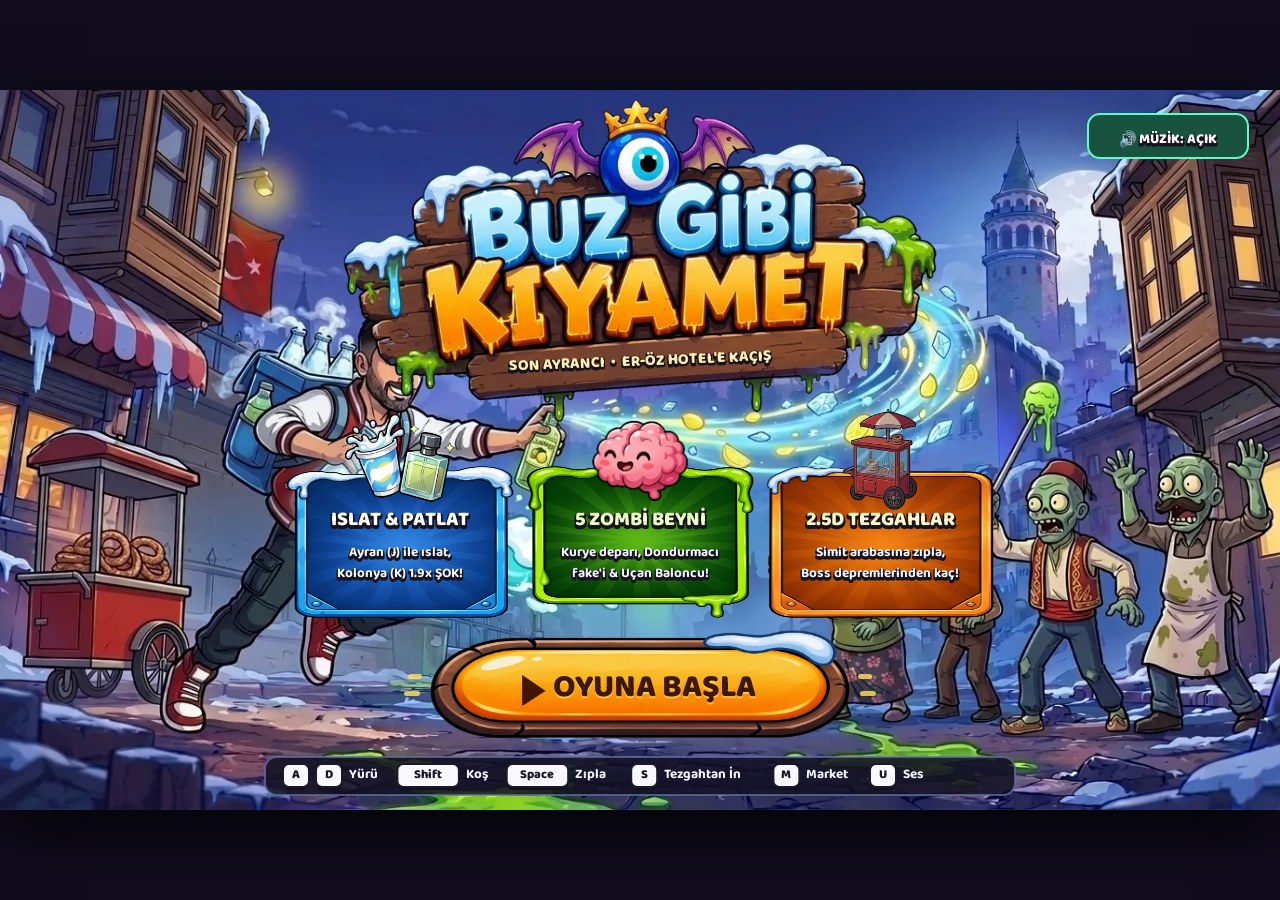
==== commit 3fc81d25: "perf(buz-gibi-kiyamet): convert assets to WebP (-65% size), add staged fast-start loader, and clean " ====
--- a/sims/buz-gibi-kiyamet/index.html
+++ b/sims/buz-gibi-kiyamet/index.html
@@ -149,37 +149,37 @@
 // ============================================================================
 // DATA (1:1 parity with game_data.luau)
 // ============================================================================
-const IMAGE_IDS = [
-  ['ui_title_bg', 'jpg'],
-  ['bg_intro_city_heat', 'jpg'], ['bg_fethiye_chaos', 'jpg'], ['bg_hotel_siege', 'jpg'],
-  ['bg_balcony_chill', 'jpg'], ['bg_balcony_phone', 'jpg'], ['bg_suitup_comic', 'jpg'],
-  ['bg_intro_balcony', 'jpg'], ['bg_intro_cooler', 'jpg'],
-  ['bg_l1_classic', 'jpg'], ['bg_l2_classic', 'jpg'], ['bg_l3_classic', 'jpg'],
-  ['hero_idle', 'png'], ['hero_run', 'png'], ['hero_jump', 'png'], ['hero_throw', 'png'],
-  ['hero_cologne', 'png'], ['hero_nazar', 'png'], ['hero_hit', 'png'],
-  'hero_state_chill', 'hero_state_phone', 'hero_state_ready',
+const CORE_IMAGE_IDS = [
+  'ui_title_bg', 'ui_logo_buzgibi', 'ui_board_wood', 'ui_card_blue', 'ui_card_green', 'ui_card_amber',
+  'ui_btn_gold', 'ui_badge_red', 'ui_topper_ayran', 'ui_topper_brain', 'ui_header_plank',
+  'ui_cap_blue', 'ui_cap_green', 'ui_cap_yellow', 'ui_play_icon',
+  'hud_health_bar', 'hud_level_progress', 'hud_ayran_counter', 'hud_gold_counter', 'hud_score_panel', 'hud_cta_gold', 'hud_cta_red',
+  'ui_heart', 'ui_nazar_wing', 'ui_ayran_icon', 'ui_coin', 'ui_trophy', 'ui_btn_ayran', 'ui_btn_kolonya', 'ui_btn_nazar', 'ui_btn_settings',
+  'hero_idle', 'hero_run', 'hero_jump', 'hero_throw', 'hero_cologne', 'hero_nazar', 'hero_hit', 'hero_state_chill', 'hero_state_phone', 'hero_state_ready',
+  'bg_l1_classic', 'bg_intro_city_heat', 'bg_intro_balcony', 'bg_intro_cooler',
   'z_1_1','z_1_2','z_1_3','z_1_4','z_1_5','z_1_6','z_1_7','z_1_8','z_1_9',
-  'z_2_1','z_2_2','z_2_3','z_2_4','z_2_5','z_2_6','z_2_7','z_2_8','z_2_9',
-  'z_3_1','z_3_2','z_3_3','z_3_4','z_3_5','z_3_6','z_3_7','z_3_8','z_3_9',
+  'c_1_1','c_1_2','c_1_3','c_1_4','c_1_5','c_1_6','c_1_7','c_1_8','c_1_9',
   'p_simit_0','p_simit_1','p_simit_2','p_cay_0','p_cay_1','p_cay_2',
   'p_cop_0','p_cop_1','p_cop_2','p_dondurma_0','p_dondurma_1','p_dondurma_2',
-  'ui_heart','ui_nazar_wing','ui_ayran_icon','ui_coin','ui_trophy',
-  'ui_btn_ayran','ui_btn_kolonya','ui_btn_nazar','ui_btn_settings',
-  'ui_logo_buzgibi','ui_board_wood','ui_card_blue','ui_card_green','ui_card_amber',
-  'ui_btn_gold','ui_badge_red','ui_topper_ayran','ui_topper_brain',
-  'hud_health_bar','hud_level_progress','hud_ayran_counter','hud_gold_counter',
-  'hud_score_panel','hud_cta_gold','hud_cta_red',
-  'ui_header_plank','ui_cap_blue','ui_cap_green','ui_cap_yellow','ui_play_icon',
   'proj_ayran_sise','proj_curuk_domates','proj_hamsi','proj_kamp_feneri',
   'proj_kolonya_bulutu','proj_kozan_misir','proj_mini_balon','proj_nazar_halka',
   'proj_nota_dalgasi','proj_oklava','proj_sicak_cay','proj_simit',
   'proj_ucan_telefon','proj_zehirli_dondurma','proj_zehirli_kokteyl',
   'vfx_splash_ayran','vfx_puddle_tea','vfx_splat_tomato','vfx_popcorn_burst','vfx_splat_slime_green','vfx_fire_zone',
-  'intro_hero','intro_l1_mid','intro_l1_boss','intro_l2_mid','intro_l2_boss','intro_l3_mid','intro_l3_boss',
-  ['c_1_1','webp'],['c_1_2','webp'],['c_1_3','webp'],['c_1_4','webp'],['c_1_5','webp'],['c_1_6','webp'],['c_1_7','webp'],['c_1_8','webp'],['c_1_9','webp'],
-  ['c_2_1','webp'],['c_2_2','webp'],['c_2_3','webp'],['c_2_4','webp'],['c_2_5','webp'],['c_2_6','webp'],['c_2_7','webp'],['c_2_8','webp'],['c_2_9','webp'],
-  ['c_3_1','webp'],['c_3_2','webp'],['c_3_3','webp'],['c_3_4','webp'],['c_3_5','webp'],['c_3_6','webp'],['c_3_7','webp'],['c_3_8','webp'],['c_3_9','webp'],
+  'intro_hero','intro_l1_mid','intro_l1_boss'
 ];
+
+const BACKGROUND_IMAGE_IDS = [
+  'bg_fethiye_chaos', 'bg_hotel_siege', 'bg_balcony_chill', 'bg_balcony_phone', 'bg_suitup_comic',
+  'bg_l2_classic', 'bg_l3_classic',
+  'z_2_1','z_2_2','z_2_3','z_2_4','z_2_5','z_2_6','z_2_7','z_2_8','z_2_9',
+  'z_3_1','z_3_2','z_3_3','z_3_4','z_3_5','z_3_6','z_3_7','z_3_8','z_3_9',
+  'c_2_1','c_2_2','c_2_3','c_2_4','c_2_5','c_2_6','c_2_7','c_2_8','c_2_9',
+  'c_3_1','c_3_2','c_3_3','c_3_4','c_3_5','c_3_6','c_3_7','c_3_8','c_3_9',
+  'intro_l2_mid','intro_l2_boss','intro_l3_mid','intro_l3_boss'
+];
+
+const IMAGE_IDS = [...CORE_IMAGE_IDS, ...BACKGROUND_IMAGE_IDS];
 
 const SFX_IDS = [
   'sfx_throw','sfx_splash','sfx_kolonya','sfx_nazar','sfx_jump',
@@ -284,33 +284,63 @@
 // ============================================================================
 const images = {};
 const sfx = {};
-let loadedCount = 0;
-let totalAssets = IMAGE_IDS.length;
+let coreLoadedCount = 0;
+const totalCoreAssets = CORE_IMAGE_IDS.length;
+let bgLoadedCount = 0;
+const totalBgAssets = BACKGROUND_IMAGE_IDS.length;
+
 let fontsReady = false;
 if (document.fonts && document.fonts.ready) {
   document.fonts.ready.then(() => { fontsReady = true; }).catch(() => { fontsReady = true; });
 } else fontsReady = true;
-setTimeout(() => { fontsReady = true; }, 3500);
-
-for (const entry of IMAGE_IDS) {
-  const [id, ext] = Array.isArray(entry) ? entry : [entry, 'png'];
+setTimeout(() => { fontsReady = true; }, 3000);
+
+function loadSingleAsset(id, onDone) {
+  if (images[id]) return images[id];
   const img = new Image();
-  img.onload = () => { loadedCount++; };
-  img.onerror = () => { loadedCount++; };
-  img.src = `img/${id}.${ext}?v=8`;
+  img.onload = () => { if (onDone) onDone(); };
+  img.onerror = () => {
+    // If WebP fails for any reason, fallback to original PNG/JPG
+    img.onerror = () => { if (onDone) onDone(); };
+    img.src = `img/${id}.png?v=9`;
+  };
+  img.src = `img/${id}.webp?v=9`;
   images[id] = img;
-}
-
+  return img;
+}
+
+// Phase 1: Fast-Start Critical Assets (~6 MB WebP)
+for (const id of CORE_IMAGE_IDS) {
+  loadSingleAsset(id, () => {
+    coreLoadedCount++;
+    if (coreLoadedCount >= totalCoreAssets) {
+      startBackgroundPreload();
+    }
+  });
+}
+
+// Phase 2: Background preload for Level 2 & Level 3 assets
+let bgPreloadStarted = false;
+function startBackgroundPreload() {
+  if (bgPreloadStarted) return;
+  bgPreloadStarted = true;
+  const runPreload = () => {
+    for (const id of BACKGROUND_IMAGE_IDS) {
+      loadSingleAsset(id, () => { bgLoadedCount++; });
+    }
+  };
+  if (window.requestIdleCallback) {
+    window.requestIdleCallback(runPreload);
+  } else {
+    setTimeout(runPreload, 250);
+  }
+}
+setTimeout(startBackgroundPreload, 1800);
+
+// Optimized on-demand SFX pool (zero startup network choke)
 const sfxPools = {};
 for (const sid of SFX_IDS) {
   sfxPools[sid] = { idx: 0, list: [] };
-  for (let pi = 0; pi < 4; pi++) {
-    const a = new Audio(`sfx/${sid}.wav`);
-    a.preload = 'auto';
-    a.volume = 0.55;
-    sfxPools[sid].list.push(a);
-  }
-  sfx[sid] = sfxPools[sid].list[0];
 }
 
 let _audioCtx = null;
@@ -374,9 +404,18 @@
 function playSfx(name) {
   if (G.muted) return;
   const pool = sfxPools[name];
-  if (!pool || !pool.list.length) return;
+  if (!pool) return;
   try {
-    const inst = pool.list[pool.idx % pool.list.length];
+    let inst = pool.list[pool.idx];
+    if (!inst) {
+      if (pool.list.length < 3) {
+        inst = new Audio(`sfx/${name}.wav`);
+        inst.volume = 0.55;
+        pool.list.push(inst);
+      } else {
+        inst = pool.list[0];
+      }
+    }
     pool.idx = (pool.idx + 1) % pool.list.length;
     inst.currentTime = 0;
     inst.volume = 0.55;
@@ -2727,7 +2766,7 @@
   G.keys[ev.code] = true;
   if (['Space','ArrowUp','ArrowDown','ArrowLeft','ArrowRight'].includes(ev.code)) ev.preventDefault();
   if (!first) return;
-  if (loadedCount < totalAssets && G.time <= 10) return;
+  if (coreLoadedCount < totalCoreAssets && G.time <= 8) return;
   if (G.screen === 'title' && (ev.code === 'Space' || ev.code === 'Enter')) {
     resetFullGame(); playSfx('sfx_coin');
     startStoryScene('l1_intro', () => { G.screen = 'play'; playSfx('sfx_win'); });
@@ -2782,7 +2821,7 @@
   ctx.fillStyle = grad;
   ctx.fillRect(0, 0, VW, VH);
 
-  const pct = Math.min(1, loadedCount / Math.max(1, totalAssets));
+  const pct = Math.min(1, coreLoadedCount / Math.max(1, totalCoreAssets));
   drawOutlined('BUZ GİBİ KIYAMET: SON AYRANCI', 640, 290, 38, '#ffec6e');
   drawLabel('Mahalle hazırlanıyor...', 640, 342, 20, '#bfefff', 'center', true);
   fillRectR(340, 380, 600, 30, 15, 'rgba(10, 14, 30, 0.85)');
@@ -2799,7 +2838,7 @@
   G.dt = dt;
   lastTs = ts;
   G.time += dt;
-  const assetsReady = (loadedCount >= totalAssets && fontsReady) || G.time > 10;
+  const assetsReady = (coreLoadedCount >= totalCoreAssets && fontsReady) || G.time > 8;
   if (!assetsReady) {
     G.zones = [];
     ctx.clearRect(0, 0, VW, VH);
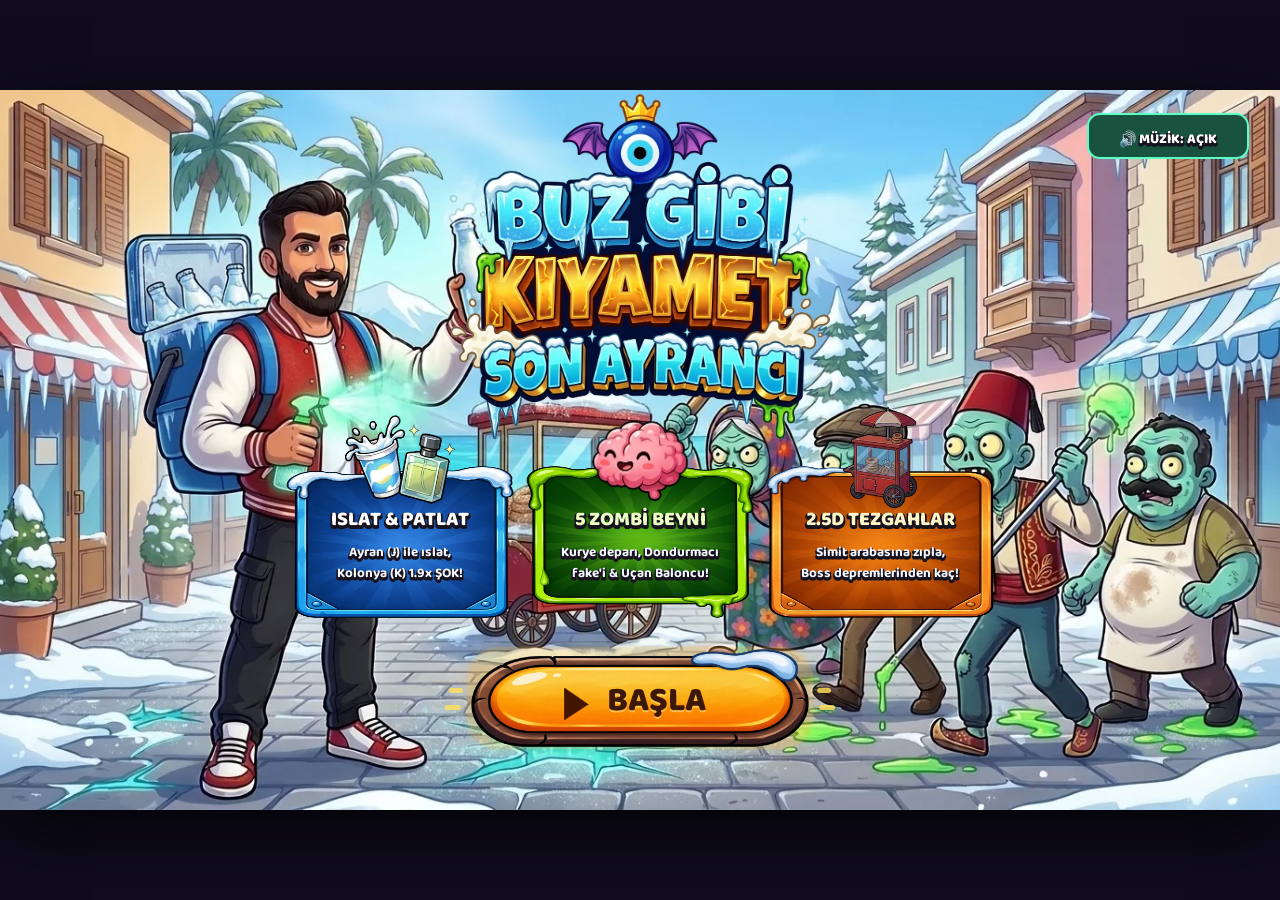
==== commit 0883066b: "feat(buz-gibi-kiyamet): authentic Fethiye key-art with visible hero & game zombies, unified title lo" ====
--- a/sims/buz-gibi-kiyamet/index.html
+++ b/sims/buz-gibi-kiyamet/index.html
@@ -1658,9 +1658,19 @@
 }
 function drawGoldBtn(zoneId, cx, cy, w, h, text, fontSize, showPlay = true) {
   const hov = G.hover === zoneId;
-  const sc = hov ? 1.045 : 1.0;
+  const idlePulse = zoneId === 'btn_start' ? Math.sin(G.time * 3.6) * 0.025 : 0;
+  const sc = (hov ? 1.055 : 1.0) + idlePulse;
   const bw = w * sc, bh = h * sc;
   const bx = cx - bw / 2, by = cy - bh / 2 + (hov ? -2 : 0);
+  
+  if (zoneId === 'btn_start') {
+    ctx.save();
+    ctx.shadowColor = hov ? '#4ee6ff' : '#ffb833';
+    ctx.shadowBlur = hov ? 22 : 12;
+    fillRectR(bx - 4, by - 2, bw + 8, bh + 4, 32, hov ? 'rgba(78,230,255,0.22)' : 'rgba(255,184,51,0.18)');
+    ctx.restore();
+  }
+
   if (showPlay) {
     const col = hov ? '#ffe05c' : 'rgba(255,224,92,0.82)';
     fillRectR(bx - 22, cy - 10, 14, 5, 3, col);
@@ -1672,10 +1682,10 @@
   const ty = by + bh * 0.56;
   if (showPlay) {
     const ih = fontSize * 0.96, iw = ih * 0.75;
-    const tx = cx - (text.length * fontSize * 0.25) - 18;
+    const tx = cx - (text.length * fontSize * 0.28) - 16;
     drawImgBox('ui_play_icon', tx - iw / 2, ty - ih / 2, iw, ih);
-    drawLabel(text, cx + 14, ty + 2, fontSize, 'rgba(255,232,140,0.55)', 'center', true);
-    drawLabel(text, cx + 14, ty, fontSize, '#3e1806', 'center', true);
+    drawLabel(text, cx + 16, ty + 2, fontSize, 'rgba(255,232,140,0.55)', 'center', true);
+    drawLabel(text, cx + 16, ty, fontSize, '#3e1806', 'center', true);
   } else {
     drawLabel(text, cx, ty, fontSize, '#3e1806', 'center', true);
   }
@@ -2109,14 +2119,10 @@
 function drawTitleScreen() {
   drawImgBox('ui_title_bg', 0, 0, VW, VH);
   const bob = Math.sin(G.time * 2.4) * 4.5;
-  drawImgBox('ui_logo_buzgibi', 342, 12 + bob, 596, 326);
-
-  // Subtitle tilted to match the wooden banner angle (-2.3 degrees)
-  ctx.save();
-  ctx.translate(640, 277 + bob);
-  ctx.rotate(-0.040);
-  drawOutlined("SON AYRANCI  •  ER-ÖZ HOTEL'E KAÇIŞ", 0, 0, 15.5, '#ffecaf', 'center', true);
-  ctx.restore();
+  // Unified 3D Logo ("BUZ GİBİ KIYAMET: SON AYRANCI" with winged Nazar crest)
+  const logoH = 345;
+  const logoW = Math.round(logoH * (960 / 873));
+  drawImgBox('ui_logo_buzgibi', 640 - logoW / 2, 8 + bob, logoW, logoH);
 
   // Title Sound Toggle
   const sndHov = G.hover === 'btn_sound';
@@ -2138,9 +2144,9 @@
     drawOutlined(c.d1, cx + cw / 2, cy + 88, 13.5, '#f5f8ff', 'center', false);
     drawOutlined(c.d2, cx + cw / 2, cy + 109, 13.5, '#f5f8ff', 'center', false);
   });
-  if (G.bestScore > 0) drawOutlined(`EN YÜKSEK SKORUN: ${G.bestScore}`, 640, 540, 16, '#ffea6e');
-  drawGoldBtn('btn_start', 640, 594, 420, 108, 'OYUNA BAŞLA', 32, true);
-  drawKeycapBar(686);
+  if (G.bestScore > 0) drawOutlined(`EN YÜKSEK SKORUN: ${G.bestScore}`, 640, 546, 16, '#ffea6e');
+  drawGoldBtn('btn_start', 640, 608, 330, 96, 'BAŞLA', 34, true);
+  // Controls bar removed per request for a cleaner, modern arcade interface
 }
 
 function wrapTextLines(str, maxW, fontSpec) {
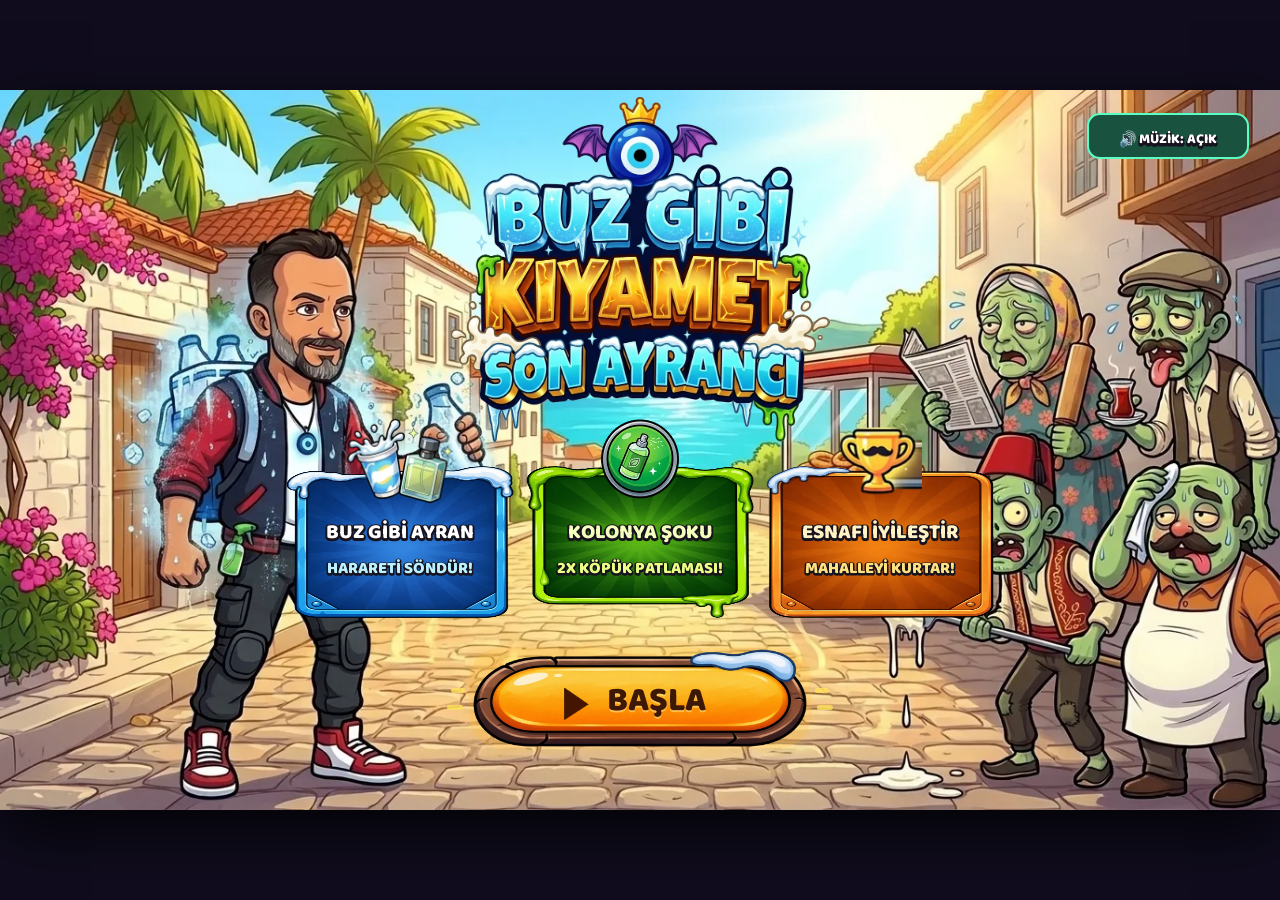
==== commit 4087761a: "feat(buz-gibi-kiyamet): scorching heat apocalypse theme, authentic hero sprite, and Mastermind redes" ====
--- a/sims/buz-gibi-kiyamet/index.html
+++ b/sims/buz-gibi-kiyamet/index.html
@@ -2132,17 +2132,16 @@
   addZone('btn_sound', 1088, 24, 160, 44);
 
   const cards = [
-    { frame:'ui_card_blue', topper:'ui_topper_ayran', th:92, t:'ISLAT & PATLAT', d1:'Ayran (J) ile ıslat,', d2:'Kolonya (K) 1.9x ŞOK!', tc:'#ffffff' },
-    { frame:'ui_card_green', topper:'ui_topper_brain', th:84, t:'5 ZOMBİ BEYNİ', d1:'Kurye deparı, Dondurmacı', d2:"fake'i & Uçan Baloncu!", tc:'#ebffc3' },
-    { frame:'ui_card_amber', topper:'p_simit_0', th:104, t:'2.5D TEZGAHLAR', d1:'Simit arabasına zıpla,', d2:'Boss depremlerinden kaç!', tc:'#fff6c8' },
+    { frame:'ui_card_blue', topper:'ui_topper_ayran', th:88, t:'BUZ GİBİ AYRAN', s:'HARARETİ SÖNDÜR!', tc:'#ffffff', sc:'#bcf2ff' },
+    { frame:'ui_card_green', topper:'ui_btn_kolonya', th:82, t:'KOLONYA ŞOKU', s:'2X KÖPÜK PATLAMASI!', tc:'#f4ffbd', sc:'#ebff85' },
+    { frame:'ui_card_amber', topper:'ui_trophy', th:80, t:'ESNAFI İYİLEŞTİR', s:'MAHALLEYİ KURTAR!', tc:'#fff2c4', sc:'#ffe280' },
   ];
   cards.forEach((c, i) => {
     const cw = 228, ch = 152, cx = 286 + i * 240, cy = 376;
     drawImgBox(c.frame, cx, cy, cw, ch);
     drawImgCenter(c.topper, cx + cw / 2, cy - 8 + Math.sin(G.time * 3.1 + i * 1.4) * 3, c.th);
-    drawOutlined(c.t, cx + cw / 2, cy + 56, 20, c.tc);
-    drawOutlined(c.d1, cx + cw / 2, cy + 88, 13.5, '#f5f8ff', 'center', false);
-    drawOutlined(c.d2, cx + cw / 2, cy + 109, 13.5, '#f5f8ff', 'center', false);
+    drawOutlined(c.t, cx + cw / 2, cy + 68, 20.5, c.tc);
+    drawOutlined(c.s, cx + cw / 2, cy + 104, 16.5, c.sc, 'center', true);
   });
   if (G.bestScore > 0) drawOutlined(`EN YÜKSEK SKORUN: ${G.bestScore}`, 640, 546, 16, '#ffea6e');
   drawGoldBtn('btn_start', 640, 608, 330, 96, 'BAŞLA', 34, true);
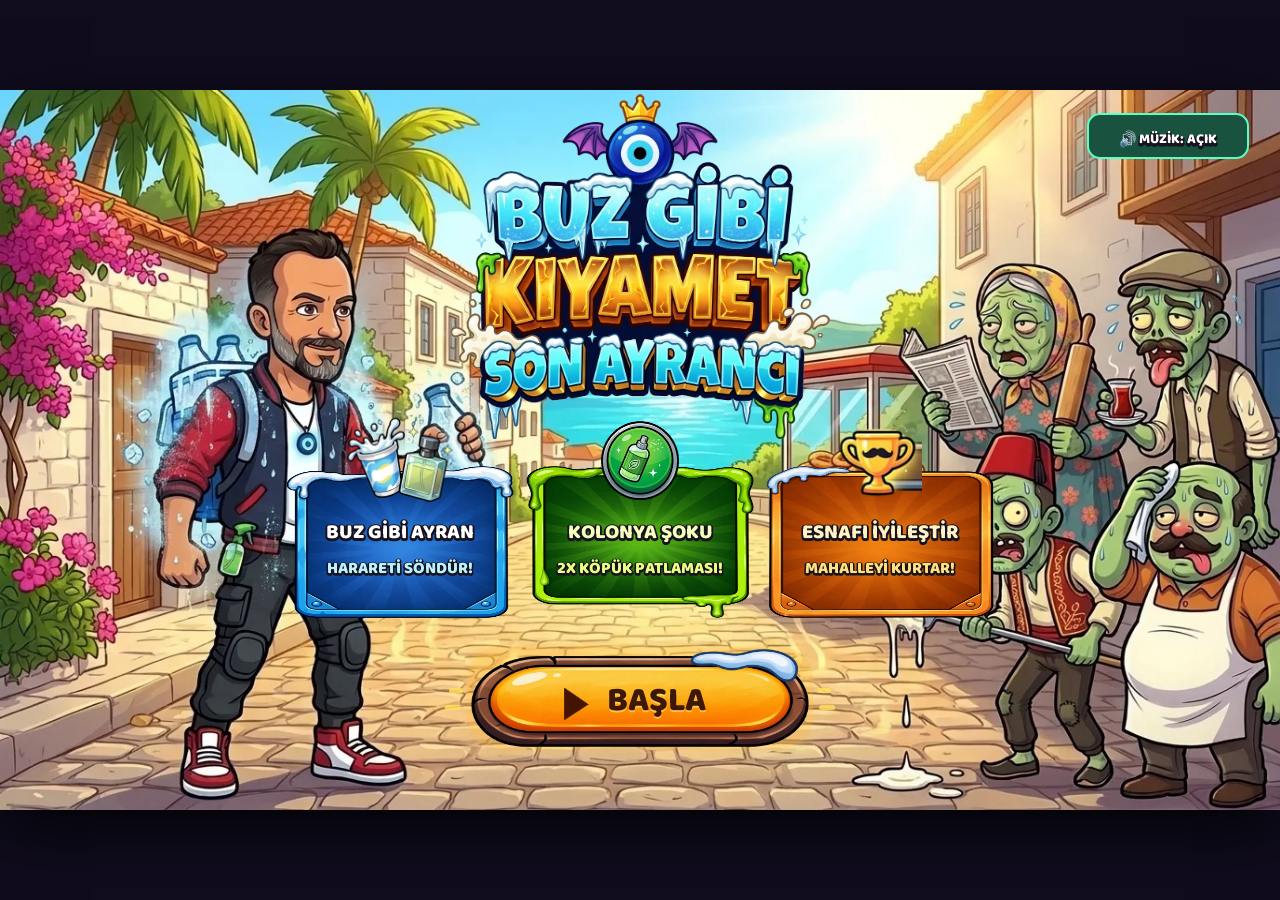
==== commit 2c28ce07: "feat(buz-gibi-kiyamet): replace clunky opaque mobile buttons with translucent Ghost Arcade Thumb-Arc" ====
--- a/sims/buz-gibi-kiyamet/index.html
+++ b/sims/buz-gibi-kiyamet/index.html
@@ -2027,76 +2027,102 @@
   // ARCADE TOUCH & HUD CONTROLS
   // ==========================================================================
 
-  // --- LEFT SIDE: MOVEMENT D-PAD & DROP DOWN ---
-  fillRectR(18, 582, 268, 122, 22, 'rgba(14, 16, 28, 0.62)');
-  strokeRectR(18, 582, 268, 122, 22, 'rgba(85, 115, 165, 0.42)', 2);
+  // ============================================================================
+  // MOBILE GHOST ARCADE HUD (Zero-clutter, translucent, ergonomic thumb-arc)
+  // ============================================================================
+
+  // --- LEFT SIDE: COMPACT TRANSLUCENT D-PAD CAPSULE ---
+  const lPressed = G.holdLeft || G.hover === 'pad_left';
+  const rPressed = G.holdRight || G.hover === 'pad_right';
+
+  // Single sleek glass pill background (replaces 3 heavy opaque blocks)
+  fillRectR(32, 608, 172, 78, 39, 'rgba(10, 16, 32, 0.32)');
+  strokeRectR(32, 608, 172, 78, 39, 'rgba(110, 220, 255, 0.38)', 2);
 
   // Left Arrow Button (pad_left)
-  const lPressed = G.holdLeft || G.hover === 'pad_left';
-  fillRectR(28, 592, 78, 102, 16, lPressed ? '#2d6896' : '#1c2844');
-  strokeRectR(28, 592, 78, 102, 16, lPressed ? '#6ee0ff' : '#3f5780', lPressed ? 3 : 2);
-  drawOutlined('◀', 67, 634, 32, lPressed ? '#ffffff' : '#d2e8ff');
-  drawLabel('SOL [A]', 67, 672, 11, lPressed ? '#9feaff' : '#7ba0cc', 'center', true);
-  addZone('pad_left', 28, 592, 78, 102);
+  if (lPressed) {
+    ctx.fillStyle = 'rgba(78, 230, 255, 0.28)';
+    ctx.beginPath(); ctx.arc(74, 647, 32, 0, Math.PI * 2); ctx.fill();
+  }
+  drawOutlined('◀', 74, 656, 32, lPressed ? '#ffffff' : '#d2f4ff');
+  addZone('pad_left', 26, 600, 88, 94);
+
+  // Divider line
+  ctx.strokeStyle = 'rgba(110, 220, 255, 0.25)';
+  ctx.lineWidth = 1.5;
+  ctx.beginPath(); ctx.moveTo(118, 616); ctx.lineTo(118, 678); ctx.stroke();
 
   // Right Arrow Button (pad_right)
-  const rPressed = G.holdRight || G.hover === 'pad_right';
-  fillRectR(112, 592, 78, 102, 16, rPressed ? '#2d6896' : '#1c2844');
-  strokeRectR(112, 592, 78, 102, 16, rPressed ? '#6ee0ff' : '#3f5780', rPressed ? 3 : 2);
-  drawOutlined('▶', 151, 634, 32, rPressed ? '#ffffff' : '#d2e8ff');
-  drawLabel('SAĞ [D]', 151, 672, 11, rPressed ? '#9feaff' : '#7ba0cc', 'center', true);
-  addZone('pad_right', 112, 592, 78, 102);
-
-  // Drop Down Button (pad_down) - Active on platform
-  const dActive = G.onPlatform;
-  const dPressed = G.hover === 'pad_down' && dActive;
-  fillRectR(196, 604, 80, 80, 16, dActive ? (dPressed ? '#8c4e24' : '#683618') : 'rgba(32, 26, 32, 0.7)');
-  strokeRectR(196, 604, 80, 80, 16, dActive ? '#ffb454' : '#4d3a44', 2);
-  drawOutlined('▼', 236, 634, 24, dActive ? '#fff2b8' : '#6b5860');
-  drawLabel('İN [S]', 236, 664, 11, dActive ? '#ffe596' : '#6b5860', 'center', true);
-  addZone('pad_down', 196, 604, 80, 80);
-
-  // --- CENTER KEYBOARD / CONTROLS BANNER (Subtle & clean) ---
-  fillRectR(304, 668, 580, 32, 10, 'rgba(16, 14, 26, 0.72)');
-  strokeRectR(304, 668, 580, 32, 10, 'rgba(80, 95, 145, 0.50)', 1.5);
-  drawLabel('Space: Zıpla • J: Ayran • K: Köpük Şoku (1.9x) • Q: Nazar • S: Tezgahtan İn • M: Market', 594, 684, 11.5, '#e4ebff', 'center', false);
-
-  // --- RIGHT SIDE: ACTION CLUSTER (JUMP, AYRAN, KOLONYA, NAZAR) ---
-  fillRectR(908, 484, 354, 224, 24, 'rgba(14, 16, 28, 0.62)');
-  strokeRectR(908, 484, 354, 224, 24, 'rgba(85, 115, 165, 0.42)', 2);
-
-  // 1. MEGA NAZAR (Top Left in Cluster)
+  if (rPressed) {
+    ctx.fillStyle = 'rgba(78, 230, 255, 0.28)';
+    ctx.beginPath(); ctx.arc(162, 647, 32, 0, Math.PI * 2); ctx.fill();
+  }
+  drawOutlined('▶', 162, 656, 32, rPressed ? '#ffffff' : '#d2f4ff');
+  addZone('pad_right', 118, 600, 88, 94);
+
+  // Drop Down Button (pad_down) - Only appears contextually when standing on a platform!
+  if (G.onPlatform) {
+    const dPressed = G.hover === 'pad_down';
+    ctx.save();
+    ctx.shadowColor = '#ffb454';
+    ctx.shadowBlur = dPressed ? 14 : 6;
+    ctx.fillStyle = dPressed ? '#8c4e24' : 'rgba(28, 20, 18, 0.65)';
+    ctx.beginPath(); ctx.arc(118, 560, 26, 0, Math.PI * 2); ctx.fill();
+    ctx.strokeStyle = '#ffb454'; ctx.lineWidth = 2; ctx.stroke();
+    ctx.restore();
+    drawOutlined('▼', 118, 568, 20, '#fff4cb');
+    addZone('pad_down', 92, 534, 52, 52);
+  }
+
+  // --- CENTER KEYBOARD BANNER: Only shown on desktop/keyboard, hidden on mobile touch devices ---
+  const isTouchDevice = ('ontouchstart' in window) || (navigator.maxTouchPoints > 0);
+  if (!isTouchDevice) {
+    fillRectR(360, 678, 460, 26, 8, 'rgba(12, 14, 26, 0.45)');
+    strokeRectR(360, 678, 460, 26, 8, 'rgba(80, 110, 160, 0.35)', 1);
+    drawLabel('Space: Zıpla • J: Ayran • K: Kolonya • Q: Nazar • S: İn', 590, 692, 11, '#dce8ff', 'center', false);
+  }
+
+  // --- RIGHT SIDE: ERGONOMIC THUMB-ARC CLUSTER (Zero solid background box) ---
+  // 1. MEGA NAZAR (Top-Right Arc, compact floating circle)
   const nReady = G.nazar >= 100;
-  const nPulse = nReady ? (1 + Math.sin(G.time * 8) * 0.09) : 1;
-  drawImgCenter('ui_btn_nazar', 968, 542, 80 * nPulse, 0, nReady ? 1 : 0.55);
-  drawOutlined(nReady ? 'NAZAR!' : `${Math.floor(G.nazar)}%`, 968, 588, 13.5, nReady ? '#6effff' : '#99d8e8');
-  drawLabel('[Q]', 968, 604, 10, '#bfefff', 'center', true);
-  addZone('btn_nazar', 924, 498, 88, 88);
-
-  // 2. KOLONYA ŞOKU (Top Right in Cluster)
+  const nPulse = nReady ? (1 + Math.sin(G.time * 8) * 0.08) : 1;
+  drawImgCenter('ui_btn_nazar', 1195, 514, 66 * nPulse, 0, nReady ? 1 : 0.52);
+  drawOutlined(nReady ? 'NAZAR!' : `${Math.floor(G.nazar)}%`, 1195, 554, 12, nReady ? '#6effff' : '#9be2f5');
+  addZone('btn_nazar', 1162, 482, 66, 66);
+
+  // 2. KOLONYA ŞOKU (Top-Center Arc, compact floating circle)
   const kReady = G.kolonyaCd <= 0;
-  drawImgCenter('ui_btn_kolonya', 1064, 542, 80, 0, kReady ? 1 : 0.52);
-  drawOutlined(kReady ? '80° ŞOK!' : `${G.kolonyaCd.toFixed(1)}s`, 1064, 588, 13.5, kReady ? '#8cff9a' : '#85a88c');
-  drawLabel('[K]', 1064, 604, 10, '#c8ffcf', 'center', true);
-  addZone('btn_kolonya', 1020, 498, 88, 88);
-
-  // 3. ZIPLA / JUMP (Bottom Left in Cluster - Next to Ayran!)
+  drawImgCenter('ui_btn_kolonya', 1092, 520, 66, 0, kReady ? 1 : 0.48);
+  drawOutlined(kReady ? 'ŞOK!' : `${G.kolonyaCd.toFixed(1)}s`, 1092, 558, 12, kReady ? '#8cff9a' : '#85a88c');
+  addZone('btn_kolonya', 1058, 488, 66, 66);
+
+  // 3. ZIPLA / JUMP (Left thumb-arc, naturally swept from Ayran)
   const jPressed = G.hover === 'pad_jump';
   const hasDbl = (G.upLevels.belt_cap || 0) >= 1;
-  const jCol = !G.onGround && hasDbl && G.jumpsLeft > 0 ? '#ff9a2e' : (jPressed ? '#2d78a8' : '#1c3654');
-  fillRectR(954, 616, 96, 82, 18, jCol);
-  strokeRectR(954, 616, 96, 82, 18, jPressed ? '#78e5ff' : '#4578ab', 2.5);
-  drawOutlined('⬆', 1002, 646, 26, '#ffffff');
-  drawOutlined(hasDbl ? 'ÇİFT ZIPLA' : 'ZIPLA', 1002, 672, 12.5, '#ffeaa2');
-  drawLabel('[Space]', 1002, 688, 9.5, '#cce6ff', 'center', true);
-  addZone('pad_jump', 954, 616, 96, 82);
-
-  // 4. AYRAN FIRLAT (Big Primary Action Button - Bottom Right)
+  const isDblReady = !G.onGround && hasDbl && G.jumpsLeft > 0;
+  
+  ctx.save();
+  ctx.shadowColor = isDblReady ? '#ff9a2e' : (jPressed ? '#6ee0ff' : 'rgba(0,0,0,0)');
+  ctx.shadowBlur = jPressed ? 14 : 6;
+  ctx.fillStyle = isDblReady ? 'rgba(255, 140, 40, 0.42)' : (jPressed ? 'rgba(45, 120, 180, 0.45)' : 'rgba(16, 28, 54, 0.38)');
+  ctx.beginPath(); ctx.arc(1074, 634, 38, 0, Math.PI * 2); ctx.fill();
+  ctx.strokeStyle = isDblReady ? '#ffbe52' : (jPressed ? '#6ee0ff' : 'rgba(110, 210, 255, 0.45)');
+  ctx.lineWidth = 2.2; ctx.stroke();
+  ctx.restore();
+
+  drawOutlined(isDblReady ? '▲▲' : '▲', 1074, 642, isDblReady ? 23 : 26, isDblReady ? '#ffe27d' : '#ffffff');
+  drawLabel(isDblReady ? '2X' : 'ZIPLA', 1074, 660, 10, isDblReady ? '#ffe27d' : '#cce8ff', 'center', true);
+  addZone('pad_jump', 1034, 594, 80, 80);
+
+  // 4. AYRAN AT (Primary Action - Floating corner circle)
   const aPressed = G.hover === 'btn_ayran';
-  drawImgCenter('ui_btn_ayran', 1172, 638, aPressed ? 98 : 106, 0, 1);
-  drawOutlined('AYRAN AT', 1172, 684, 14.5, '#ffea62');
-  drawLabel('[J]', 1172, 700, 10.5, '#fff4b8', 'center', true);
-  addZone('btn_ayran', 1118, 584, 108, 108);
+  ctx.save();
+  ctx.shadowColor = aPressed ? '#ffe05c' : 'rgba(255, 200, 40, 0.4)';
+  ctx.shadowBlur = aPressed ? 18 : 8;
+  drawImgCenter('ui_btn_ayran', 1184, 632, aPressed ? 92 : 100, 0, 1);
+  ctx.restore();
+  drawOutlined('AYRAN', 1184, 676, 13.5, '#ffea62');
+  addZone('btn_ayran', 1134, 582, 100, 100);
 }
 
 function drawKeycapBar(cy) {
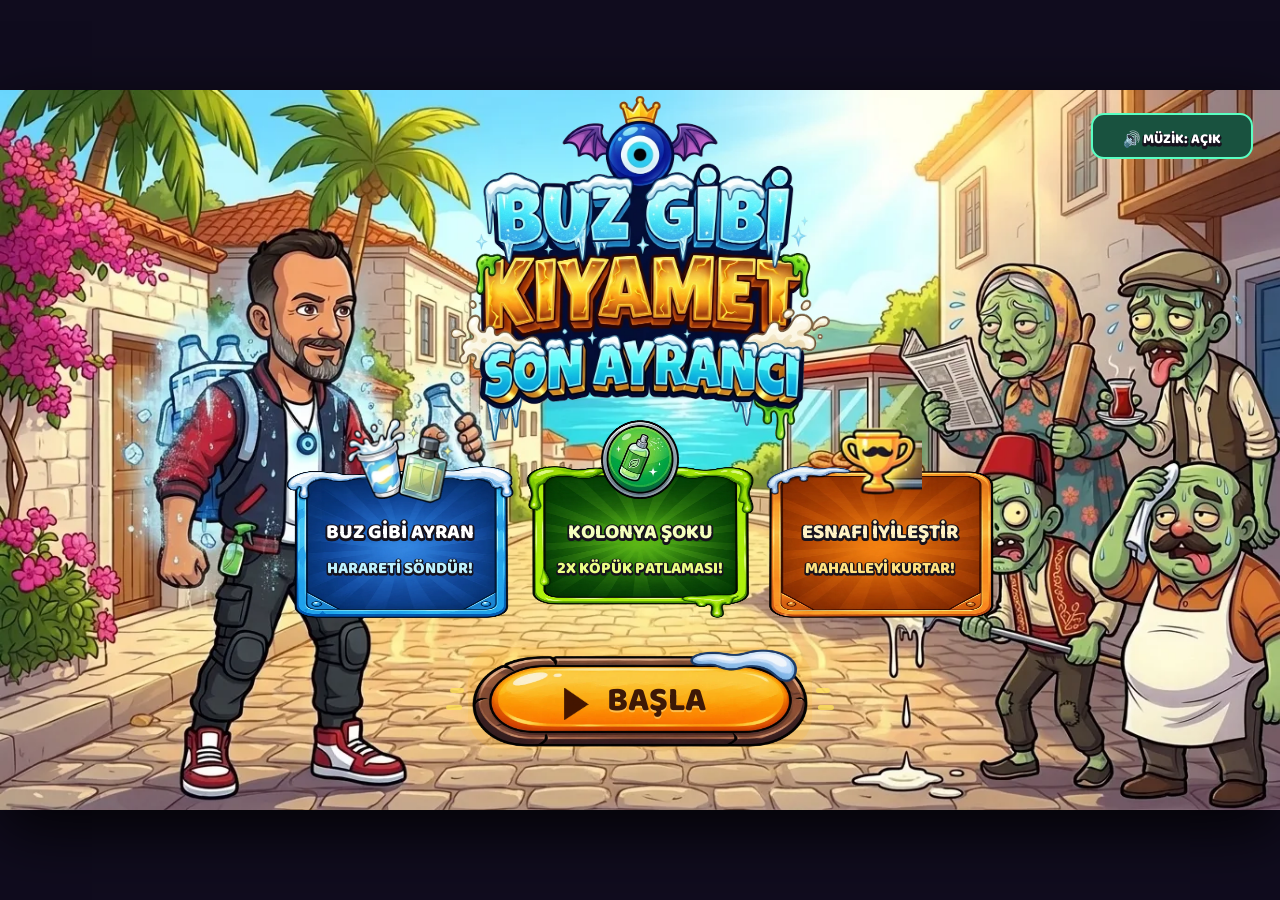
==== commit d6cbcd63: "feat(buz-gibi-kiyamet): dynamic ultrawide viewport scaling and anchored edge thumb-arc controls (zer" ====
--- a/sims/buz-gibi-kiyamet/index.html
+++ b/sims/buz-gibi-kiyamet/index.html
@@ -67,7 +67,7 @@
 (() => {
 'use strict';
 
-const VW = 1280;
+let VW = 1280;
 const VH = 720;
 const WORLD_W = 3840;
 const GROUND_Y = 612;
@@ -116,21 +116,33 @@
   });
 }
 
-// Responsive Fullscreen HiDPI sizing + Automatic Portrait Phone 90° Rotation!
+// Responsive Fullscreen HiDPI sizing + Dynamic Ultrawide Viewport (Zero Black Bars!)
 function resizeCanvas() {
   const dpr = Math.min(2.5, window.devicePixelRatio || 1);
   const vv = window.visualViewport;
   const availW = Math.floor(vv ? vv.width : window.innerWidth);
   const availH = Math.floor(vv ? vv.height : window.innerHeight);
 
-  // On portrait phones/tablets, auto-rotate 90° clockwise so the 16:9 game fills the full phone screen!
+  // On portrait phones/tablets, auto-rotate 90° clockwise so the game fills the full phone screen!
   isRotated = (availH > availW) && (IS_TOUCH || availW <= 768);
   const targetW = isRotated ? availH : availW;
   const targetH = isRotated ? availW : availH;
 
-  viewScale = Math.min(targetW / VW, targetH / VH);
-  const cssW = Math.floor(VW * viewScale);
-  const cssH = Math.floor(VH * viewScale);
+  // Dynamic Ultrawide Viewport: Calculates exact VW to match the phone's physical aspect ratio (19.5:9, 20:9, etc.)
+  // Eliminates 100% of black letterbox bars on modern mobile devices!
+  const aspect = targetW / Math.max(1, targetH);
+  if (aspect >= 1280 / 720) {
+    VW = Math.max(1280, Math.min(1760, Math.round(VH * aspect)));
+    viewScale = targetH / VH;
+    var cssW = targetW;
+    var cssH = targetH;
+  } else {
+    VW = 1280;
+    viewScale = Math.min(targetW / VW, targetH / VH);
+    var cssW = Math.floor(VW * viewScale);
+    var cssH = Math.floor(VH * viewScale);
+  }
+
   canvas.style.width = cssW + 'px';
   canvas.style.height = cssH + 'px';
   canvas.style.transform = isRotated ? 'rotate(90deg)' : 'none';
@@ -1980,7 +1992,7 @@
   drawOutlined(`${G.gold} ₺`, 274, 137, 17.5, '#ffe85f');
   addZone('btn_shop', 316, 114, 38, 44);
 
-  const lx = 424, ly = 2, lw = 432, lh = 128;
+  const lw = 432, lh = 128, lx = (VW - lw) / 2, ly = 2;
   drawImgBox('hud_level_progress', lx, ly, lw, lh);
   drawOutlined('SEVİYE', lx + lw * 0.116, ly + lh * 0.41, 11, '#ffec82');
   drawOutlined(String(lvl.id), lx + lw * 0.116, ly + lh * 0.63, 25, '#ffffff');
@@ -1990,42 +2002,44 @@
     fillRectR(pbL, pbT, pbW * prog, pbH, 5, '#5ff273');
     fillRectR(pbL + 2, pbT + 2, Math.max(4, pbW * prog - 4), 5, 2, 'rgba(255,255,255,0.5)');
   }
-  drawOutlined(lvl.title, 668, 114, 13.5, '#ffec82');
+  drawOutlined(lvl.title, lx + lw * 0.56, 114, 13.5, '#ffec82');
 
   for (const z of G.zombies) {
     if (z.isBoss && !z.calmed) {
-      fillRectR(390, 140, 500, 38, 11, 'rgba(115,22,34,0.96)');
-      strokeRectR(390, 140, 500, 38, 11, '#ffcd50', 3);
-      fillRectR(404, 159, 472, 12, 6, '#1c0c12');
-      fillRectR(406, 161, 468 * Math.max(0, z.hp / z.maxHp), 8, 4, '#ff4c44');
-      drawOutlined(z.label, 640, 150, 13, '#ffec7d');
+      const bBarW = 500, bBarX = (VW - bBarW) / 2;
+      fillRectR(bBarX, 140, bBarW, 38, 11, 'rgba(115,22,34,0.96)');
+      strokeRectR(bBarX, 140, bBarW, 38, 11, '#ffcd50', 3);
+      fillRectR(bBarX + 14, 159, bBarW - 28, 12, 6, '#1c0c12');
+      fillRectR(bBarX + 16, 161, (bBarW - 32) * Math.max(0, z.hp / z.maxHp), 8, 4, '#ff4c44');
+      drawOutlined(z.label, VW / 2, 150, 13, '#ffec7d');
     }
   }
 
   // Sound Toggle Button in HUD
   const sndHov = G.hover === 'btn_sound';
-  fillRectR(890, 26, 64, 52, 13, G.muted ? '#4c2424' : (sndHov ? '#226e55' : '#19523f'));
-  strokeRectR(890, 26, 64, 52, 13, G.muted ? '#ff6666' : '#5affc3', 2.5);
-  drawLabel(G.muted ? '🔇' : '🔊', 922, 59, 23, '#ffffff', 'center', false);
-  addZone('btn_sound', 890, 26, 64, 52);
-
-  drawImgBox('hud_score_panel', 968, 12, 214, 82);
-  drawOutlined(String(G.score), 1102, 57, 21, '#ffee7d');
-  drawImgCenter('ui_btn_settings', 1228, 54, G.hover === 'btn_pause' ? 64 : 58);
-  addZone('btn_pause', 1196, 22, 64, 64);
+  const sndX = VW - 390;
+  fillRectR(sndX, 26, 64, 52, 13, G.muted ? '#4c2424' : (sndHov ? '#226e55' : '#19523f'));
+  strokeRectR(sndX, 26, 64, 52, 13, G.muted ? '#ff6666' : '#5affc3', 2.5);
+  drawLabel(G.muted ? '🔇' : '🔊', sndX + 32, 59, 23, '#ffffff', 'center', false);
+  addZone('btn_sound', sndX, 26, 64, 52);
+
+  const scrX = VW - 312;
+  drawImgBox('hud_score_panel', scrX, 12, 214, 82);
+  drawOutlined(String(G.score), scrX + 134, 57, 21, '#ffee7d');
+  
+  const pauseX = VW - 52;
+  drawImgCenter('ui_btn_settings', pauseX, 54, G.hover === 'btn_pause' ? 64 : 58);
+  addZone('btn_pause', pauseX - 32, 22, 64, 64);
 
   if (G.combo >= 2) {
-    drawImgBox('ui_badge_red', 1070, 96, 194, 54);
-    drawOutlined(`${G.combo}x KOMBO!`, 1167, 121, 18, '#fff073');
+    const cmbX = VW - 210;
+    drawImgBox('ui_badge_red', cmbX, 96, 194, 54);
+    drawOutlined(`${G.combo}x KOMBO!`, cmbX + 97, 121, 18, '#fff073');
   }
   if (G.bossBannerT > 0) {
-    drawImgBox('ui_badge_red', 270, 152, 740, 112);
-    drawOutlined(`DİKKAT! ${lvl.boss.name} GELİYOR!`, 640, 206, 22, '#ffee6e');
-  }
-
-  // ==========================================================================
-  // ARCADE TOUCH & HUD CONTROLS
-  // ==========================================================================
+    drawImgBox('ui_badge_red', (VW - 740) / 2, 152, 740, 112);
+    drawOutlined(`DİKKAT! ${lvl.boss.name} GELİYOR!`, VW / 2, 206, 22, '#ffee6e');
+  }
 
   // ============================================================================
   // MOBILE GHOST ARCADE HUD (Zero-clutter, translucent, ergonomic thumb-arc)
@@ -2077,24 +2091,31 @@
   // --- CENTER KEYBOARD BANNER: Only shown on desktop/keyboard, hidden on mobile touch devices ---
   const isTouchDevice = ('ontouchstart' in window) || (navigator.maxTouchPoints > 0);
   if (!isTouchDevice) {
-    fillRectR(360, 678, 460, 26, 8, 'rgba(12, 14, 26, 0.45)');
-    strokeRectR(360, 678, 460, 26, 8, 'rgba(80, 110, 160, 0.35)', 1);
-    drawLabel('Space: Zıpla • J: Ayran • K: Kolonya • Q: Nazar • S: İn', 590, 692, 11, '#dce8ff', 'center', false);
+    const kBarW = 460, kBarX = (VW - kBarW) / 2;
+    fillRectR(kBarX, 678, kBarW, 26, 8, 'rgba(12, 14, 26, 0.45)');
+    strokeRectR(kBarX, 678, kBarW, 26, 8, 'rgba(80, 110, 160, 0.35)', 1);
+    drawLabel('Space: Zıpla • J: Ayran • K: Kolonya • Q: Nazar • S: İn', VW / 2, 692, 11, '#dce8ff', 'center', false);
   }
 
   // --- RIGHT SIDE: ERGONOMIC THUMB-ARC CLUSTER (Zero solid background box) ---
+  // Dynamically anchored to VW right edge:
+  const ayX = VW - 96, ayY = 632;
+  const jpX = VW - 206, jpY = 634;
+  const klX = VW - 188, klY = 520;
+  const nzX = VW - 85, nzY = 514;
+
   // 1. MEGA NAZAR (Top-Right Arc, compact floating circle)
   const nReady = G.nazar >= 100;
   const nPulse = nReady ? (1 + Math.sin(G.time * 8) * 0.08) : 1;
-  drawImgCenter('ui_btn_nazar', 1195, 514, 66 * nPulse, 0, nReady ? 1 : 0.52);
-  drawOutlined(nReady ? 'NAZAR!' : `${Math.floor(G.nazar)}%`, 1195, 554, 12, nReady ? '#6effff' : '#9be2f5');
-  addZone('btn_nazar', 1162, 482, 66, 66);
+  drawImgCenter('ui_btn_nazar', nzX, nzY, 66 * nPulse, 0, nReady ? 1 : 0.52);
+  drawOutlined(nReady ? 'NAZAR!' : `${Math.floor(G.nazar)}%`, nzX, nzY + 40, 12, nReady ? '#6effff' : '#9be2f5');
+  addZone('btn_nazar', nzX - 33, nzY - 33, 66, 66);
 
   // 2. KOLONYA ŞOKU (Top-Center Arc, compact floating circle)
   const kReady = G.kolonyaCd <= 0;
-  drawImgCenter('ui_btn_kolonya', 1092, 520, 66, 0, kReady ? 1 : 0.48);
-  drawOutlined(kReady ? 'ŞOK!' : `${G.kolonyaCd.toFixed(1)}s`, 1092, 558, 12, kReady ? '#8cff9a' : '#85a88c');
-  addZone('btn_kolonya', 1058, 488, 66, 66);
+  drawImgCenter('ui_btn_kolonya', klX, klY, 66, 0, kReady ? 1 : 0.48);
+  drawOutlined(kReady ? 'ŞOK!' : `${G.kolonyaCd.toFixed(1)}s`, klX, klY + 38, 12, kReady ? '#8cff9a' : '#85a88c');
+  addZone('btn_kolonya', klX - 33, klY - 33, 66, 66);
 
   // 3. ZIPLA / JUMP (Left thumb-arc, naturally swept from Ayran)
   const jPressed = G.hover === 'pad_jump';
@@ -2105,24 +2126,24 @@
   ctx.shadowColor = isDblReady ? '#ff9a2e' : (jPressed ? '#6ee0ff' : 'rgba(0,0,0,0)');
   ctx.shadowBlur = jPressed ? 14 : 6;
   ctx.fillStyle = isDblReady ? 'rgba(255, 140, 40, 0.42)' : (jPressed ? 'rgba(45, 120, 180, 0.45)' : 'rgba(16, 28, 54, 0.38)');
-  ctx.beginPath(); ctx.arc(1074, 634, 38, 0, Math.PI * 2); ctx.fill();
+  ctx.beginPath(); ctx.arc(jpX, jpY, 38, 0, Math.PI * 2); ctx.fill();
   ctx.strokeStyle = isDblReady ? '#ffbe52' : (jPressed ? '#6ee0ff' : 'rgba(110, 210, 255, 0.45)');
   ctx.lineWidth = 2.2; ctx.stroke();
   ctx.restore();
 
-  drawOutlined(isDblReady ? '▲▲' : '▲', 1074, 642, isDblReady ? 23 : 26, isDblReady ? '#ffe27d' : '#ffffff');
-  drawLabel(isDblReady ? '2X' : 'ZIPLA', 1074, 660, 10, isDblReady ? '#ffe27d' : '#cce8ff', 'center', true);
-  addZone('pad_jump', 1034, 594, 80, 80);
+  drawOutlined(isDblReady ? '▲▲' : '▲', jpX, jpY + 8, isDblReady ? 23 : 26, isDblReady ? '#ffe27d' : '#ffffff');
+  drawLabel(isDblReady ? '2X' : 'ZIPLA', jpX, jpY + 26, 10, isDblReady ? '#ffe27d' : '#cce8ff', 'center', true);
+  addZone('pad_jump', jpX - 40, jpY - 40, 80, 80);
 
   // 4. AYRAN AT (Primary Action - Floating corner circle)
   const aPressed = G.hover === 'btn_ayran';
   ctx.save();
   ctx.shadowColor = aPressed ? '#ffe05c' : 'rgba(255, 200, 40, 0.4)';
   ctx.shadowBlur = aPressed ? 18 : 8;
-  drawImgCenter('ui_btn_ayran', 1184, 632, aPressed ? 92 : 100, 0, 1);
+  drawImgCenter('ui_btn_ayran', ayX, ayY, aPressed ? 92 : 100, 0, 1);
   ctx.restore();
-  drawOutlined('AYRAN', 1184, 676, 13.5, '#ffea62');
-  addZone('btn_ayran', 1134, 582, 100, 100);
+  drawOutlined('AYRAN', ayX, ayY + 44, 13.5, '#ffea62');
+  addZone('btn_ayran', ayX - 50, ayY - 50, 100, 100);
 }
 
 function drawKeycapBar(cy) {
@@ -2148,30 +2169,34 @@
   // Unified 3D Logo ("BUZ GİBİ KIYAMET: SON AYRANCI" with winged Nazar crest)
   const logoH = 345;
   const logoW = Math.round(logoH * (960 / 873));
-  drawImgBox('ui_logo_buzgibi', 640 - logoW / 2, 8 + bob, logoW, logoH);
+  drawImgBox('ui_logo_buzgibi', (VW - logoW) / 2, 8 + bob, logoW, logoH);
 
   // Title Sound Toggle
   const sndHov = G.hover === 'btn_sound';
-  fillRectR(1088, 24, 160, 44, 12, G.muted ? '#4c2424' : (sndHov ? '#226e55' : '#19523f'));
-  strokeRectR(1088, 24, 160, 44, 12, G.muted ? '#ff6666' : '#5affc3', 2);
-  drawOutlined(G.muted ? '🔇 MÜZİK: KAPALI' : '🔊 MÜZİK: AÇIK', 1168, 51, 14, '#ffffff');
-  addZone('btn_sound', 1088, 24, 160, 44);
+  const sndX = VW - 188;
+  fillRectR(sndX, 24, 160, 44, 12, G.muted ? '#4c2424' : (sndHov ? '#226e55' : '#19523f'));
+  strokeRectR(sndX, 24, 160, 44, 12, G.muted ? '#ff6666' : '#5affc3', 2);
+  drawOutlined(G.muted ? '🔇 MÜZİK: KAPALI' : '🔊 MÜZİK: AÇIK', sndX + 80, 51, 14, '#ffffff');
+  addZone('btn_sound', sndX, 24, 160, 44);
 
   const cards = [
     { frame:'ui_card_blue', topper:'ui_topper_ayran', th:88, t:'BUZ GİBİ AYRAN', s:'HARARETİ SÖNDÜR!', tc:'#ffffff', sc:'#bcf2ff' },
     { frame:'ui_card_green', topper:'ui_btn_kolonya', th:82, t:'KOLONYA ŞOKU', s:'2X KÖPÜK PATLAMASI!', tc:'#f4ffbd', sc:'#ebff85' },
     { frame:'ui_card_amber', topper:'ui_trophy', th:80, t:'ESNAFI İYİLEŞTİR', s:'MAHALLEYİ KURTAR!', tc:'#fff2c4', sc:'#ffe280' },
   ];
+  const cw = 228, ch = 152, cGap = 12;
+  const totalCardsW = 3 * cw + 2 * cGap;
+  const startCardsX = (VW - totalCardsW) / 2;
   cards.forEach((c, i) => {
-    const cw = 228, ch = 152, cx = 286 + i * 240, cy = 376;
+    const cx = startCardsX + i * (cw + cGap), cy = 376;
     drawImgBox(c.frame, cx, cy, cw, ch);
     drawImgCenter(c.topper, cx + cw / 2, cy - 8 + Math.sin(G.time * 3.1 + i * 1.4) * 3, c.th);
     drawOutlined(c.t, cx + cw / 2, cy + 68, 20.5, c.tc);
     drawOutlined(c.s, cx + cw / 2, cy + 104, 16.5, c.sc, 'center', true);
   });
-  if (G.bestScore > 0) drawOutlined(`EN YÜKSEK SKORUN: ${G.bestScore}`, 640, 546, 16, '#ffea6e');
-  drawGoldBtn('btn_start', 640, 608, 330, 96, 'BAŞLA', 34, true);
-  // Controls bar removed per request for a cleaner, modern arcade interface
+
+  if (G.bestScore > 0) drawOutlined(`EN YÜKSEK SKORUN: ${G.bestScore}`, VW / 2, 546, 16, '#ffea6e');
+  drawGoldBtn('btn_start', VW / 2, 608, 330, 96, 'BAŞLA', 34, true);
 }
 
 function wrapTextLines(str, maxW, fontSpec) {
@@ -2391,17 +2416,19 @@
 
   // Backlog button (fixed corner)
   const logHov = G.hover === 'btn_story_log';
-  fillRectR(956, 24, 134, 48, 12, logHov ? '#3c5478' : 'rgba(26, 36, 56, 0.92)');
-  strokeRectR(956, 24, 134, 48, 12, '#8cdfff', 2.5);
-  drawOutlined('GEÇMİŞ [L]', 1023, 48, 14.5, '#e8f9ff');
-  addZone('btn_story_log', 956, 24, 134, 48);
+  const logX = VW - 324;
+  fillRectR(logX, 24, 134, 48, 12, logHov ? '#3c5478' : 'rgba(26, 36, 56, 0.92)');
+  strokeRectR(logX, 24, 134, 48, 12, '#8cdfff', 2.5);
+  drawOutlined('GEÇMİŞ [L]', logX + 67, 48, 14.5, '#e8f9ff');
+  addZone('btn_story_log', logX, 24, 134, 48);
 
   // Skip button (fixed corner)
   const skipHov = G.hover === 'btn_story_skip';
-  fillRectR(1104, 24, 148, 48, 12, skipHov ? '#e69f24' : '#b8721a');
-  strokeRectR(1104, 24, 148, 48, 12, '#18121e', 3);
-  drawOutlined('ATLA [ESC] ⏭', 1178, 48, 14.5, '#fff8dc');
-  addZone('btn_story_skip', 1104, 24, 148, 48);
+  const skipX = VW - 176;
+  fillRectR(skipX, 24, 148, 48, 12, skipHov ? '#e69f24' : '#b8721a');
+  strokeRectR(skipX, 24, 148, 48, 12, '#18121e', 3);
+  drawOutlined('ATLA [ESC] ⏭', skipX + 74, 48, 14.5, '#fff8dc');
+  addZone('btn_story_skip', skipX, 24, 148, 48);
 
   // 4. Optional Spotlight Plaque (e.g., "45°C YAZ GECESİ", "SOĞUK, PAYLAŞINCA SOĞUK.")
   if (node.plaque) {
@@ -2420,10 +2447,10 @@
   const fullText = node.text || '';
   const isTyping = G.story.charIdx < fullText.length;
   if (node.left) {
-    drawStoryPortrait(node.left, 240, 584, node.side === 'left', isTyping, false);
+    drawStoryPortrait(node.left, bx + 104, 584, node.side === 'left', isTyping, false);
   }
   if (node.right) {
-    drawStoryPortrait(node.right, 1040, 584, node.side === 'right', isTyping, !!node.phoneRing);
+    drawStoryPortrait(node.right, bx + bw - 104, 584, node.side === 'right', isTyping, !!node.phoneRing);
   }
 
   // 6. Choice Buttons (clean center stack between portraits, zero overlap!)
@@ -2448,7 +2475,7 @@
   }
 
   // 7. Bottom Comic Dialogue Box (sleek, compact lower-third so scene art shines!)
-  const bx = 136, by = 568, bw = 1008, bh = 128;
+  const bw = Math.min(1008, VW - 120), bx = (VW - bw) / 2, by = 568, bh = 128;
   fillRectR(bx, by + 5, bw, bh, 16, 'rgba(8, 6, 16, 0.86)');
   fillRectR(bx, by, bw, bh, 16, '#6e3e20');
   strokeRectR(bx, by, bw, bh, 16, '#16111e', 4);
@@ -2498,9 +2525,10 @@
   // 8. Backlog Overlay (optional)
   if (G.story.logOpen) {
     fillRectR(0, 0, VW, VH, 0, 'rgba(10, 8, 20, 0.78)');
-    drawWoodenModal(164, 54, 952, 608);
-    drawImgBox('ui_badge_red', 432, 42, 416, 88);
-    drawOutlined('KONUŞMA GEÇMİŞİ', 640, 86, 23, '#ffec7d');
+    const bModalW = 952, bmx = (VW - bModalW) / 2;
+    drawWoodenModal(bmx, 54, bModalW, 608);
+    drawImgBox('ui_badge_red', (VW - 416) / 2, 42, 416, 88);
+    drawOutlined('KONUŞMA GEÇMİŞİ', VW / 2, 86, 23, '#ffec7d');
     const recent = G.story.backlog.slice(-6);
     if (recent.length === 0) {
       drawLabel('Henüz konuşma yok.', 640, 320, 20, '#f0e6d2', 'center', false);
@@ -2519,7 +2547,7 @@
         }
       });
     }
-    drawGoldBtn('btn_story_log_close', 640, 610, 260, 84, 'KAPAT', 22, false);
+    drawGoldBtn('btn_story_log_close', VW / 2, 610, 260, 84, 'KAPAT', 22, false);
   }
 }
 
@@ -2527,16 +2555,17 @@
   const lvl = LEVELS[G.levelIdx];
   drawImgBox('ui_title_bg', 0, 0, VW, VH);
   fillRectR(0, 0, VW, VH, 0, 'rgba(12,16,36,0.38)');
-  drawWoodenModal(82, 34, 1116, 608);
-  drawImgBox('ui_badge_red', 118, 48, 224, 90);
-  drawOutlined(`SAYI #${lvl.id}`, 230, 91, 25, '#ffffff');
-  drawOutlined(lvl.title, 668, 108, 32, '#ffea8a');
+  const mw = 1116, mh = 608, mx = (VW - mw) / 2;
+  drawWoodenModal(mx, 34, mw, mh);
+  drawImgBox('ui_badge_red', mx + 36, 48, 224, 90);
+  drawOutlined(`SAYI #${lvl.id}`, mx + 148, 91, 25, '#ffffff');
+  drawOutlined(lvl.title, mx + 586, 108, 32, '#ffea8a');
 
   const frames = ['ui_card_blue','ui_card_green','ui_card_amber'];
   const caps = ['ui_cap_blue','ui_cap_green','ui_cap_yellow'];
   const pSprites = ['hero_idle', `z_${lvl.group + 1}_2`, lvl.boss.img];
   for (let i = 0; i < 3; i++) {
-    const px = 152 + i * 334, py = 160, pw = 308, ph = 408;
+    const px = mx + 70 + i * 334, py = 160, pw = 308, ph = 408;
     drawImgBox(frames[i], px, py, pw, ph);
     const hx = px + 26, hy = py + 36, hw = pw - 52, hh = 58;
     drawImgBox(caps[i], hx, hy, hw, hh);
@@ -2551,7 +2580,7 @@
 
     ctx.fillStyle = 'rgba(16,12,24,0.5)';
     ctx.beginPath(); ctx.ellipse(px + pw / 2, py + ph - 32, 62, 14, 0, 0, Math.PI * 2); ctx.fill();
-    // High-res crisp intro portraits for all 3 levels (eliminates blurry 192px sprite cells)
+    // High-res crisp intro portraits for all 3 levels
     const introPairs = [
       ['intro_hero', 'intro_l1_mid', 'intro_l1_boss'],
       ['intro_hero', 'intro_l2_mid', 'intro_l2_boss'],
@@ -2564,28 +2593,30 @@
       drawSheetFrame(pSprites[i], 4, 0, px + pw / 2, py + ph - 28, i === 0 ? 286 : 280, i === 0 ? 1 : -1);
     }
   }
-  fillRectR(166, 578, 616, 40, 11, 'rgba(36,20,14,0.86)');
-  strokeRectR(166, 578, 616, 40, 11, '#120c12', 2.5);
-  drawLabel(lvl.subtitle, 474, 598, 13.5, '#fff4d2', 'center', true);
-  drawGoldBtn('btn_go_play', 996, 602, 344, 110, 'SOKAĞA ÇIK!', 28, true);
+  fillRectR(mx + 84, 578, 616, 40, 11, 'rgba(36,20,14,0.86)');
+  strokeRectR(mx + 84, 578, 616, 40, 11, '#120c12', 2.5);
+  drawLabel(lvl.subtitle, mx + 392, 598, 13.5, '#fff4d2', 'center', true);
+  drawGoldBtn('btn_go_play', mx + mw - 200, 602, 344, 110, 'SOKAĞA ÇIK!', 28, true);
 }
 
 function drawShopModal() {
   drawWorld();
   fillRectR(0, 0, VW, VH, 0, 'rgba(12,10,26,0.65)');
-  drawWoodenModal(148, 28, 984, 636);
-  drawImgBox('ui_badge_red', 198, 42, 256, 86);
-  drawOutlined('ESNAF MARKETİ', 326, 84, 22, '#ffffff');
+  const mw = 984, mh = 636, mx = (VW - mw) / 2;
+  drawWoodenModal(mx, 28, mw, mh);
+  drawImgBox('ui_badge_red', mx + 50, 42, 256, 86);
+  drawOutlined('ESNAF MARKETİ', mx + 178, 84, 22, '#ffffff');
   
   const totalBought = Object.values(G.upLevels).reduce((a, b) => a + b, 0);
   if (totalBought === 0) {
-    fillRectR(470, 58, 204, 38, 10, '#ff9626');
-    strokeRectR(470, 58, 204, 38, 10, '#fff4b8', 2);
-    drawOutlined('İLK ALIŞA %40 İNDİRİM!', 572, 82, 13, '#ffffff');
-  }
-
-  drawImgBox('hud_gold_counter', 856, 62, 206, 72);
-  drawOutlined(`${G.gold} ₺`, 968, 99, 20, '#ffe85f');
+    fillRectR(mx + 322, 58, 204, 38, 10, '#ff9626');
+    strokeRectR(mx + 322, 58, 204, 38, 10, '#fff4b8', 2);
+    drawOutlined('İLK ALIŞA %40 İNDİRİM!', mx + 424, 82, 13, '#ffffff');
+  }
+
+  const gx = mx + mw - 276;
+  drawImgBox('hud_gold_counter', gx, 62, 206, 72);
+  drawOutlined(`${G.gold} ₺`, gx + 112, 99, 20, '#ffe85f');
 
   UPGRADES.forEach((u, i) => {
     const ry = 160 + i * 94;
@@ -2593,66 +2624,71 @@
     const cost = getUpgradeCost(u);
     const maxed = ulvl >= u.maxLvl;
     const afford = G.gold >= cost && !maxed;
-    fillRectR(224, ry, 832, 80, 15, 'rgba(58,34,22,0.96)');
-    strokeRectR(224, ry, 832, 80, 15, '#181016', 3);
-    drawImgCenter(u.icon, 276, ry + 40, 48);
+    const rx = mx + 76, rw = 832;
+    fillRectR(rx, ry, rw, 80, 15, 'rgba(58,34,22,0.96)');
+    strokeRectR(rx, ry, rw, 80, 15, '#181016', 3);
+    drawImgCenter(u.icon, rx + 52, ry + 40, 48);
     const tStr = u.name + (u.maxLvl < 50 ? `  (Sv.${ulvl}/${u.maxLvl})` : '');
-    drawOutlined(tStr, 324, ry + 27, 18.5, '#ffec7d', 'left');
-    drawLabel(u.desc, 324, ry + 54, 13.5, '#f5ecdc', 'left', false);
+    drawOutlined(tStr, rx + 100, ry + 27, 18.5, '#ffec7d', 'left');
+    drawLabel(u.desc, rx + 100, ry + 54, 13.5, '#f5ecdc', 'left', false);
     const bid = 'buy_' + u.id;
     const hov = G.hover === bid;
-    fillRectR(882, ry + 14, 154, 48, 13, afford ? (hov ? '#5ceb69' : '#3ac869') : '#4e4244');
-    strokeRectR(882, ry + 14, 154, 48, 13, '#18121c', 3);
-    drawOutlined(maxed ? 'MAKS!' : `${cost} ₺`, 959, ry + 38, 19.5, '#ffffff');
-    if (afford) addZone(bid, 882, ry + 14, 154, 52);
+    const bx = rx + rw - 174;
+    fillRectR(bx, ry + 14, 154, 48, 13, afford ? (hov ? '#5ceb69' : '#3ac869') : '#4e4244');
+    strokeRectR(bx, ry + 14, 154, 48, 13, '#18121c', 3);
+    drawOutlined(maxed ? 'MAKS!' : `${cost} ₺`, bx + 77, ry + 38, 19.5, '#ffffff');
+    if (afford) addZone(bid, bx, ry + 14, 154, 52);
   });
-  drawGoldBtn('btn_shop_next', 640, 610, 356, 108, G.bossDefeated ? `BÖLÜM ${G.levelIdx + 2}'E GEÇ!` : 'OYUNA DÖN', 25, true);
+  drawGoldBtn('btn_shop_next', VW / 2, 610, 356, 108, G.bossDefeated ? `BÖLÜM ${G.levelIdx + 2}'E GEÇ!` : 'OYUNA DÖN', 25, true);
 }
 
 function drawEndModal(isWin) {
   drawImgBox('ui_title_bg', 0, 0, VW, VH);
   fillRectR(0, 0, VW, VH, 0, 'rgba(12,10,26,0.6)');
-  drawWoodenModal(180, 56, 920, 566);
-  drawImgBox('ui_badge_red', 420, 44, 440, 108);
+  const mw = 920, mh = 566, mx = (VW - mw) / 2;
+  drawWoodenModal(mx, 56, mw, mh);
+  drawImgBox('ui_badge_red', (VW - 440) / 2, 44, 440, 108);
   if (isWin) {
-    drawOutlined('ER-ÖZ HOTEL GÜVENDE!', 640, 96, 27, '#ffec6e');
-    drawSheetFrame('hero_nazar', 4, Math.floor(G.time * 10) % 12, 585, 332, 212);
-    drawOutlined('Tüm mahalleyi Köpük Şoku ile serinlettin, 5 YILDIZLI ZAFER!', 640, 354, 16.5, '#d7f8ff', 'center', false);
+    drawOutlined('ER-ÖZ HOTEL GÜVENDE!', VW / 2, 96, 27, '#ffec6e');
+    drawSheetFrame('hero_nazar', 4, Math.floor(G.time * 10) % 12, VW / 2 - 55, 332, 212);
+    drawOutlined('Tüm mahalleyi Köpük Şoku ile serinlettin, 5 YILDIZLI ZAFER!', VW / 2, 354, 16.5, '#d7f8ff', 'center', false);
   } else {
-    drawOutlined('HARARET BASTI!', 640, 96, 31, '#ffec6e');
-    drawSheetFrame('hero_hit', 4, 2, 640, 324, 200);
-    drawOutlined('İpucu: Tezgahlara zıpla, Ayranla ıslatıp Kolonya ile patlat!', 640, 354, 16, '#ffeed7', 'center', false);
+    drawOutlined('HARARET BASTI!', VW / 2, 96, 31, '#ffec6e');
+    drawSheetFrame('hero_hit', 4, 2, VW / 2, 324, 200);
+    drawOutlined('İpucu: Tezgahlara zıpla, Ayranla ıslatıp Kolonya ile patlat!', VW / 2, 354, 16, '#ffeed7', 'center', false);
   }
   const stats = [['SKOR', G.score, '#ffe86e'], ['SAKİNLEŞEN', G.totalCalmed, '#82ffa5'], ['KÖPÜK ŞOKU', G.shockCount, '#78eeff']];
+  const totalStatsW = 3 * 224 + 2 * 20, startStatsX = (VW - totalStatsW) / 2;
   stats.forEach(([l, v, c], i) => {
-    const sx = 282 + i * 244;
+    const sx = startStatsX + i * 244;
     fillRectR(sx, 386, 224, 88, 14, 'rgba(48,28,18,0.96)');
     strokeRectR(sx, 386, 224, 88, 14, '#181016', 3);
     drawLabel(l, sx + 112, 410, 14, '#ebe1cd', 'center', false);
     drawOutlined(String(v), sx + 112, 444, 28, c);
   });
-  drawOutlined(`En Yüksek Skor: ${G.bestScore}   •   Maks. Kombo: ${G.maxCombo}x`, 640, 500, 15, '#fff4d7', 'center', false);
+  drawOutlined(`En Yüksek Skor: ${G.bestScore}   •   Maks. Kombo: ${G.maxCombo}x`, VW / 2, 500, 15, '#fff4d7', 'center', false);
   const hov = G.hover === 'btn_restart';
   const bw = hov ? 320 : 306, bh = hov ? 142 : 136;
-  drawImgBox(isWin ? 'hud_cta_gold' : 'hud_cta_red', 640 - bw / 2, 578 - bh / 2, bw, bh);
-  drawOutlined(isWin ? 'TEKRAR OYNA!' : 'TEKRAR DENE!', 640, 594, 26, '#ffffff');
-  addZone('btn_restart', 480, 520, 320, 118);
+  drawImgBox(isWin ? 'hud_cta_gold' : 'hud_cta_red', VW / 2 - bw / 2, 578 - bh / 2, bw, bh);
+  drawOutlined(isWin ? 'TEKRAR OYNA!' : 'TEKRAR DENE!', VW / 2, 594, 26, '#ffffff');
+  addZone('btn_restart', VW / 2 - 160, 520, 320, 118);
 }
 
 function drawPauseModal() {
   drawWorld(); drawHUD();
   fillRectR(0, 0, VW, VH, 0, 'rgba(12,10,26,0.65)');
-  drawWoodenModal(324, 126, 632, 456);
-  drawImgBox('ui_badge_red', 448, 114, 384, 96);
-  drawOutlined('ÇAY MOLASI', 640, 160, 28, '#ffec6e');
+  const mw = 632, mh = 456, mx = (VW - mw) / 2;
+  drawWoodenModal(mx, 126, mw, mh);
+  drawImgBox('ui_badge_red', (VW - 384) / 2, 114, 384, 96);
+  drawOutlined('ÇAY MOLASI', VW / 2, 160, 28, '#ffec6e');
   const h1 = G.hover === 'btn_resume', w1 = h1 ? 292 : 278, hh1 = h1 ? 134 : 128;
-  drawImgBox('hud_cta_gold', 640 - w1 / 2, 304 - hh1 / 2, w1, hh1);
-  drawOutlined('DEVAM ET', 640, 320, 25, '#ffffff');
-  addZone('btn_resume', 494, 248, 292, 116);
+  drawImgBox('hud_cta_gold', VW / 2 - w1 / 2, 304 - hh1 / 2, w1, hh1);
+  drawOutlined('DEVAM ET', VW / 2, 320, 25, '#ffffff');
+  addZone('btn_resume', VW / 2 - w1 / 2, 248, w1, 116);
   const h2 = G.hover === 'btn_restart', w2 = h2 ? 278 : 264, hh2 = h2 ? 126 : 120;
-  drawImgBox('hud_cta_red', 640 - w2 / 2, 442 - hh2 / 2, w2, hh2);
-  drawOutlined('BAŞTAN BAŞLA', 640, 456, 22, '#ffffff');
-  addZone('btn_restart', 500, 388, 280, 112);
+  drawImgBox('hud_cta_red', VW / 2 - w2 / 2, 442 - hh2 / 2, w2, hh2);
+  drawOutlined('BAŞTAN BAŞLA', VW / 2, 456, 22, '#ffffff');
+  addZone('btn_restart', VW / 2 - w2 / 2, 388, w2, 112);
 }
 
 // ============================================================================
@@ -2853,14 +2889,14 @@
   ctx.fillRect(0, 0, VW, VH);
 
   const pct = Math.min(1, coreLoadedCount / Math.max(1, totalCoreAssets));
-  drawOutlined('BUZ GİBİ KIYAMET: SON AYRANCI', 640, 290, 38, '#ffec6e');
-  drawLabel('Mahalle hazırlanıyor...', 640, 342, 20, '#bfefff', 'center', true);
-  fillRectR(340, 380, 600, 30, 15, 'rgba(10, 14, 30, 0.85)');
-  strokeRectR(340, 380, 600, 30, 15, '#4ee6ff', 3);
+  drawOutlined('BUZ GİBİ KIYAMET: SON AYRANCI', VW / 2, 290, 38, '#ffec6e');
+  drawLabel('Mahalle hazırlanıyor...', VW / 2, 342, 20, '#bfefff', 'center', true);
+  fillRectR((VW - 600) / 2, 380, 600, 30, 15, 'rgba(10, 14, 30, 0.85)');
+  strokeRectR((VW - 600) / 2, 380, 600, 30, 15, '#4ee6ff', 3);
   if (pct > 0.02) {
-    fillRectR(344, 384, Math.max(18, (600 - 8) * pct), 22, 11, '#4ee6ff');
-  }
-  drawOutlined(`${Math.round(pct * 100)}%`, 640, 440, 22, '#ffffff');
+    fillRectR((VW - 600) / 2 + 4, 384, Math.max(18, (600 - 8) * pct), 22, 11, '#4ee6ff');
+  }
+  drawOutlined(`${Math.round(pct * 100)}%`, VW / 2, 440, 22, '#ffffff');
 }
 
 let lastTs = performance.now();
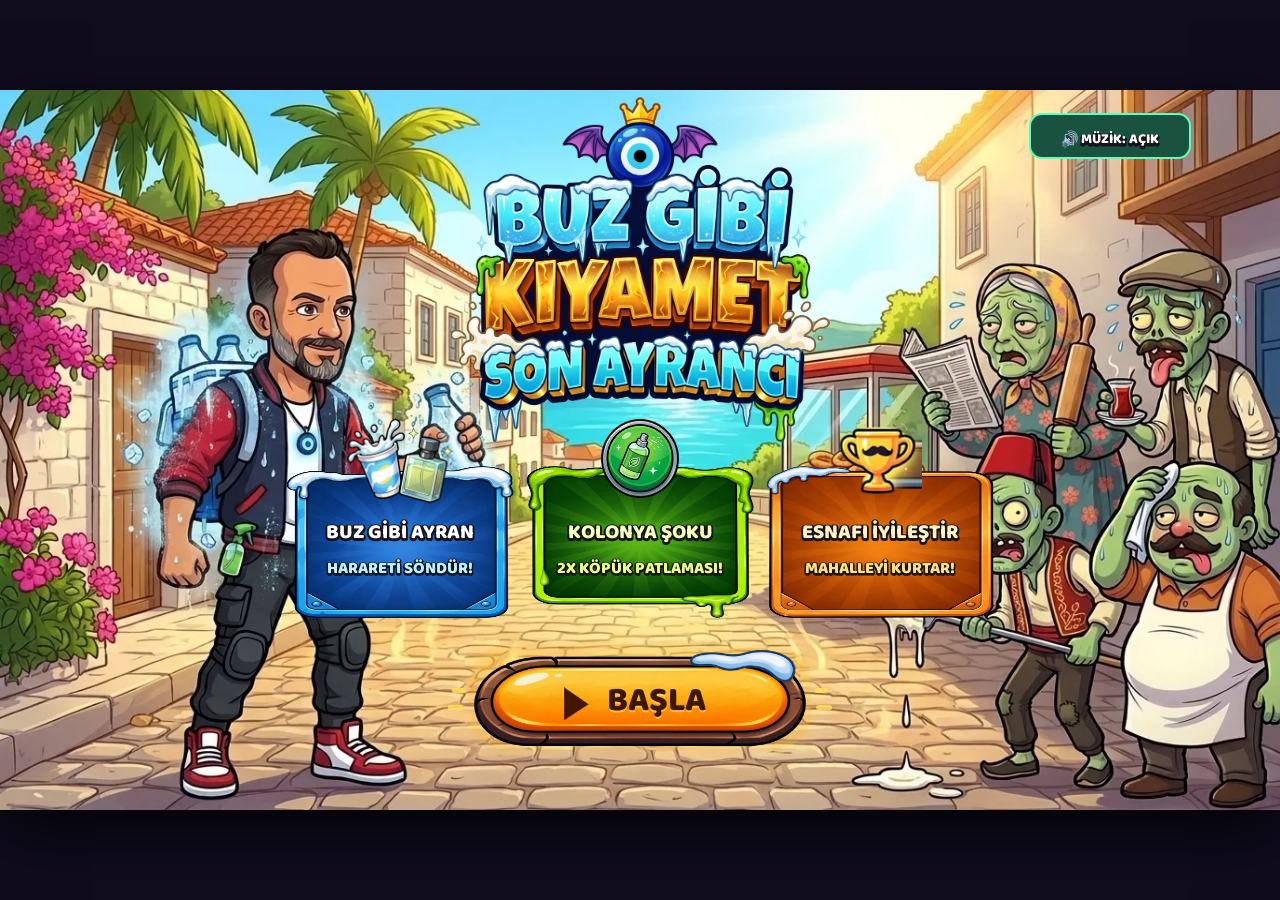
==== commit b98897d1: "feat(buz-gibi-kiyamet): combat fairness overhaul, high-ground ballistics, directional nazar cone & v" ====
--- a/sims/buz-gibi-kiyamet/index.html
+++ b/sims/buz-gibi-kiyamet/index.html
@@ -42,25 +42,36 @@
     top: max(10px, env(safe-area-inset-top));
     right: max(10px, env(safe-area-inset-right));
     z-index: 20;
+    width: 38px;
+    height: 38px;
+    padding: 0;
+    align-items: center;
+    justify-content: center;
     background: rgba(20, 16, 36, 0.78);
     color: #ffec7d;
     border: 2px solid rgba(255, 216, 107, 0.75);
     border-radius: 10px;
-    padding: 6px 11px;
     font-family: 'BalooBold', sans-serif;
-    font-size: 13px;
-    letter-spacing: 0.4px;
+    font-size: 17px;
+    line-height: 1;
     cursor: pointer;
     display: none;
+    opacity: 0.82;
     backdrop-filter: blur(4px);
   }
   @media (pointer: coarse), (max-width: 960px) {
-    #fsBtn { display: block; }
+    #fsBtn { display: flex; }
+  }
+  body.rotated-mobile #fsBtn {
+    top: auto;
+    bottom: max(10px, env(safe-area-inset-bottom));
+    right: max(10px, env(safe-area-inset-right));
+    transform: rotate(90deg);
   }
 </style>
 </head>
 <body>
-<button id="fsBtn" type="button" aria-label="Tam Ekran">⛶ TAM EKRAN</button>
+<button id="fsBtn" type="button" aria-label="Tam Ekran" title="Tam Ekran">⛶</button>
 <canvas id="gameCanvas" width="1280" height="720"></canvas>
 <script src="story_data.js?v=5"></script>
 <script>
@@ -80,6 +91,11 @@
 const IS_TOUCH = ('ontouchstart' in window) || (navigator.maxTouchPoints > 0);
 let isRotated = false;
 let viewScale = 1;
+function getFsRightOffset() {
+  return (IS_TOUCH || Math.min(window.innerWidth, window.innerHeight) <= 960)
+    ? Math.ceil(62 / Math.max(0.35, viewScale))
+    : 0;
+}
 
 function requestMobileFullscreen() {
   const el = document.documentElement;
@@ -111,7 +127,7 @@
   fsBtn.addEventListener('click', ev => { ev.stopPropagation(); toggleFullscreen(); });
   document.addEventListener('fullscreenchange', () => {
     const inFs = !!(document.fullscreenElement || document.webkitFullscreenElement);
-    fsBtn.textContent = inFs ? '✕ ÇIK' : '⛶ TAM EKRAN';
+    fsBtn.textContent = inFs ? '✕' : '⛶';
     setTimeout(resizeCanvas, 80);
   });
 }
@@ -146,6 +162,7 @@
   canvas.style.width = cssW + 'px';
   canvas.style.height = cssH + 'px';
   canvas.style.transform = isRotated ? 'rotate(90deg)' : 'none';
+  document.body.classList.toggle('rotated-mobile', isRotated);
   // Render buffer matches real physical screen pixels (zero CSS upscaling blur!)
   canvas.width = Math.floor(cssW * dpr);
   canvas.height = Math.floor(cssH * dpr);
@@ -237,31 +254,31 @@
 const LEVELS = [
   {
     id:1, bg:'bg_l1_classic', title:'BÖLÜM 1: MAHALLE SOKAĞI',
-    subtitle:'Ayranla ıslat + Kolonya ile KÖPÜK ŞOKU patlat! Tezgahların üstüne zıpla!',
-    goal:12, spawnRate:2.15, group:0,
-    boss:{ img:'z_1_7', name:'DEV MAHALLE BAKKALI (DEPREM BOSS)', special:'quake', hp:380, speed:70, dmg:16, reward:220, quote:'Tamam yeğenim, tüm mahalleye ayran benden!' },
-    comicLines:['MAHALLEDE HARARET PATLADI!','Kuryeler depara kalktı, Dayı çay fırlatıyor!','Ayranla ıslat → Kolonyayla KÖPÜK ŞOKU patlat!']
+    subtitle:'Tezgaha çıkıp +%45 menzilden ayranla ıslat, yaklaşanlara Kolonyayla KÖPÜK ŞOKU vur!',
+    goal:12, spawnRate:2.05, group:0,
+    boss:{ img:'z_1_7', name:'DEV MAHALLE BAKKALI (DEPREM BOSS)', special:'quake', hp:400, speed:74, dmg:16, reward:220, quote:'Tamam yeğenim, tüm mahalleye ayran benden!' },
+    comicLines:['MAHALLEDE HARARET PATLADI!','Tezgahtan yüksek atış yap, kırmızı saldırı yayından kaç!','Yönlü Nazar ışınıyla dondur → Kolonya ŞOKU patlat!']
   },
   {
     id:2, bg:'bg_l2_classic', title:'BÖLÜM 2: ESNAF ÇARŞISI',
-    subtitle:'Maraş şakasına dikkat! Düşman mermilerini Kolonya ile havada yok et!',
-    goal:15, spawnRate:1.85, group:1,
-    boss:{ img:'z_2_7', name:'ÖFKELİ BALIKÇI REİS (HAMSİ BOSS)', special:'hamsi', hp:500, speed:76, dmg:19, reward:320, quote:'Buz gibi ayranla yelkenler suya indi!' },
-    comicLines:['ESNAF ÇARŞISI KARIŞTI!','Dondurmacılar geri kaçıp yeşil külah savuruyor...','Tezgahlara zıpla, tepelerinden ayran yağdır!']
+    subtitle:'Sıcak çay & dondurma birikintilerine basma! Tezgahtan yüksek menzille kontrol kur!',
+    goal:15, spawnRate:1.80, group:1,
+    boss:{ img:'z_2_7', name:'ÖFKELİ BALIKÇI REİS (HAMSİ BOSS)', special:'hamsi', hp:520, speed:80, dmg:19, reward:320, quote:'Buz gibi ayranla yelkenler suya indi!' },
+    comicLines:['ESNAF ÇARŞISI KARIŞTI!','Dondurma zeminleri yakıyor, mermiler tezgahına uçuyor!','Yönlü Nazar ile önünü dondur, Kolonya ile erit!']
   },
   {
     id:3, bg:'bg_l3_classic', title:'BÖLÜM 3: ER-ÖZ HOTEL GÜVENLİ BÖLGE',
-    subtitle:"Kapadokya balonluları havada! Boss'un Açık Büfe şifasını durdur!",
-    goal:18, spawnRate:1.65, group:2,
-    boss:{ img:'z_3_3', name:'MEGA HER ŞEY DAHİL KRALI (BÜFE BOSS)', special:'buffet', hp:640, speed:80, dmg:21, reward:450, quote:'5 YILDIZ! ER-ÖZ HOTEL ARTIK GÜVENDE!' },
-    comicLines:['ER-ÖZ HOTEL KAPISINDAYIZ!','Havada süzülen baloncular + açık büfe ordusu!','Kralın büfe şifasını kes, 5 yıldızlı zaferi kap!']
+    subtitle:"Yerdeki alev bölgelerine dikkat! Tezgahlara çıkıp Kral'ın büfe şifasını durdur!",
+    goal:18, spawnRate:1.60, group:2,
+    boss:{ img:'z_3_3', name:'MEGA HER ŞEY DAHİL KRALI (BÜFE BOSS)', special:'buffet', hp:660, speed:84, dmg:21, reward:450, quote:'5 YILDIZ! ER-ÖZ HOTEL ARTIK GÜVENDE!' },
+    comicLines:['ER-ÖZ HOTEL KAPISINDAYIZ!','Döner servisi yeri ateşe veriyor + baloncular tepede!','Tezgahtan yüksek menzille savaş, 5 yıldızlı zaferi kap!']
   }
 ];
 
 const UPGRADES = [
-  { id:'ayran_dmg', name:'Çift Namlulu Yayık Ayran', desc:"Hasar +14 • Sv.2'de ÇİFT ŞİŞE (Ön+Çapraz), Sv.4'te alan köpüğü!", baseCost:38, maxLvl:5, icon:'ui_ayran_icon' },
+  { id:'ayran_dmg', name:'Çift Namlulu Yayık Ayran', desc:"Hasar +12 • Sv.2'de ÇİFT ŞİŞE (Ön+Yüksek Ark), Sv.4'te alan köpüğü!", baseCost:38, maxLvl:5, icon:'ui_ayran_icon' },
   { id:'belt_cap', name:'Çift Kemer + Akrobatik Zıplama', desc:"Sv.1'de HAVADA ÇİFT ZIPLAMA açılır! Maks. ayran +4 artar.", baseCost:32, maxLvl:5, icon:'ui_btn_ayran' },
-  { id:'kolonya_pow', name:'80° Tütün & Limon Şoku', desc:'Kolonya hasarı +22, düşman mermisi siler + 1.4sn SERSEMLETİR!', baseCost:42, maxLvl:4, icon:'ui_btn_kolonya' },
+  { id:'kolonya_pow', name:'80° Tütün & Limon Şoku', desc:'Kolonya hasarı +22, düşman mermisi siler + KÖPÜK ŞOKUNU güçlendirir!', baseCost:42, maxLvl:4, icon:'ui_btn_kolonya' },
   { id:'tea_heal', name:'Nazar Kalkanı & Taze Çay', desc:'+55 Can & +15 Maks Can • Nazar %100 iken ilk darbeyi KALKAN emer!', baseCost:28, maxLvl:99, icon:'ui_heart' },
 ];
 
@@ -662,10 +679,11 @@
   onGround: true, onPlatform: false,
   coyoteT: 0, jumpBufT: 0, jumpsLeft: 1, dropThroughT: 0,
   hp: 120, maxHp: 120,
-  ayran: 12, maxAyran: 12, ayranRegenT: 0, ayranDmg: 34,
+  ayran: 10, maxAyran: 10, ayranRegenT: 0, ayranCd: 0, ayranDmg: 28,
   kolonyaCd: 0, kolonyaMaxCd: KOLONYA_BASE.cd, kolonyaDmg: KOLONYA_BASE.dmg, kolonyaRange: KOLONYA_BASE.range, kolonyaVfxT: 0,
   knockTimer: 0, vfxSprites: [], snowFlakes: [],
-  nazar: 50, nazarAnimT: 0, throwAnimT: 0, hitAnimT: 0, invulnT: 0, walkT: 0,
+  nazar: 25, nazarAnimT: 0, nazarCone: null, highGroundTipShown: false, l2HazardT: 7.0,
+  throwAnimT: 0, hitAnimT: 0, invulnT: 0, walkT: 0,
   gold: 80, score: 0, bestScore: 0, combo: 0, maxCombo: 0, comboT: 0,
   totalCalmed: 0, shockCount: 0,
   calmedInLevel: 0, spawnT: 1.0, bossSpawned: false, bossDefeated: false,
@@ -682,6 +700,19 @@
   },
 };
 window.__GAME__ = G;
+window.__GAME_API__ = {
+  get G() { return G; },
+  fireAyran: (...a) => fireAyran(...a),
+  useKolonya: (...a) => useKolonya(...a),
+  useMegaNazar: (...a) => useMegaNazar(...a),
+  executeJump: (...a) => executeJump(...a),
+  spawnZombie: (...a) => spawnZombie(...a),
+  setupLevel: (...a) => setupLevel(...a),
+  resetFullGame: (...a) => resetFullGame(...a),
+  spawnGroundHazard: (...a) => spawnGroundHazard(...a),
+  getVW: () => VW,
+  LEVELS, ZOMBIES, PROP_META
+};
 
 // ============================================================================
 // STORY / DIALOGUE RUNNER (dialogue-systems + visual-novel)
@@ -811,7 +842,7 @@
   G.bossSpawned = false; G.bossDefeated = false; G.bossBannerT = 0; G.levelClearT = 0;
   G.zombies = []; G.projectiles = []; G.enemyProjs = []; G.pickups = [];
   G.particles = []; G.floats = []; G.waves = []; G.props = []; G.vfxSprites = []; G.hazards = [];
-  G.knockTimer = 0;
+  G.knockTimer = 0; G.ayranCd = 0; G.nazarCone = null; G.l2HazardT = 7.0;
   // Fair progression: restore at least 70% max HP on new level
   G.hp = Math.max(G.hp, Math.floor(G.maxHp * 0.70));
   if (!G.snowFlakes || G.snowFlakes.length === 0) {
@@ -830,14 +861,15 @@
   }
   const layout = LEVEL_PROP_LAYOUTS[idx] || LEVEL_PROP_LAYOUTS[0];
   layout.forEach(item => {
-    G.props.push({ kind: item.kind, x: item.x, state: 0, hp: 2, shake: 0 });
+    G.props.push({ kind: item.kind, x: item.x, state: 0, hp: 3, shake: 0 });
   });
 }
 
 function resetFullGame() {
-  G.hp = 120; G.maxHp = 120; G.maxAyran = 12; G.ayran = 12; G.ayranDmg = 34;
+  G.hp = 120; G.maxHp = 120; G.maxAyran = 10; G.ayran = 10; G.ayranCd = 0; G.ayranDmg = 28;
   G.kolonyaCd = 0; G.kolonyaMaxCd = KOLONYA_BASE.cd; G.kolonyaDmg = KOLONYA_BASE.dmg; G.kolonyaRange = KOLONYA_BASE.range;
-  G.nazar = 50; G.nazarAnimT = 0; G.gold = 80; G.score = 0;
+  G.nazar = 25; G.nazarAnimT = 0; G.nazarCone = null; G.highGroundTipShown = false; G.l2HazardT = 7.0;
+  G.gold = 80; G.score = 0;
   G.combo = 0; G.maxCombo = 0; G.comboT = 0; G.totalCalmed = 0; G.shockCount = 0;
   G.trauma = 0; G.hitStop = 0; G.heroSX = 1; G.heroSY = 1; G.heroBarkCd = 0;
   G.upLevels = { ayran_dmg: 0, belt_cap: 0, kolonya_pow: 0, tea_heal: 0 };
@@ -871,6 +903,18 @@
 }
 function spawnShockwave(x, y, maxRad, r, g, b, dur, groundOnly = false) {
   G.waves.push({ x, y, rad: 18, maxRad, r, g, b, life: dur, maxLife: dur, groundOnly });
+}
+function spawnGroundHazard(type, x, halfW, duration, dmg) {
+  const same = G.hazards.filter(h => h.type === type);
+  if (same.length >= 3) {
+    const oldest = same[0];
+    const idx = G.hazards.indexOf(oldest);
+    if (idx !== -1) G.hazards.splice(idx, 1);
+  }
+  G.hazards.push({
+    type, x: Math.max(80, Math.min(WORLD_W - 80, x)),
+    halfW, timer: duration, maxTimer: duration, dmg, tickCd: 0.25
+  });
 }
 function spawnPickup(kind, x, y, val) {
   G.pickups.push({ kind, x, y, vy: -220 - Math.random() * 90, val, life: 7.5, maxLife: 7.5 });
@@ -888,7 +932,7 @@
       bossSpecial: b.special, x: sx, y: GROUND_Y, baseY: GROUND_Y, vx: 0,
       hp: b.hp, maxHp: b.hp, speed: b.speed, dmg: b.dmg, reward: b.reward,
       scale: 1.48, isBoss: true, facing: -1, animT: 0, hitFlash: 0, wetT: 0, stunT: 0,
-      atkCd: 0.9, aiState: 'chase', aiTimer: 0, aiCd: 3.2, channelHits: 0,
+      atkCd: 0.9, aiState: 'chase', aiTimer: 0, atkMaxTimer: 0.4, atkReach: 128, aiCd: 3.0, channelHits: 0,
       calmed: false, calmT: 0, cureT: 0, curePopDone: false, squashX: 1, squashY: 1
     });
     G.bossSpawned = true; G.bossBannerT = 2.8;
@@ -899,7 +943,8 @@
   }
   const pool = ZOMBIES[lvl.group];
   const def = pool[Math.floor(Math.random() * pool.length)];
-  const fromRight = Math.random() < 0.74;
+  const rightChance = G.levelIdx === 0 ? 0.75 : (G.levelIdx === 1 ? 0.62 : 0.55);
+  const fromRight = Math.random() < rightChance;
   let sx = fromRight ? (G.camX + VW + 70) : (G.camX - 70);
   if (sx > WORLD_W - 50) sx = G.camX - 70;
   if (sx < 50) sx = G.camX + VW + 70;
@@ -909,10 +954,11 @@
     img: def.id, label: def.label, quote: def.quote, ai: def.ai,
     projLabel: def.projLabel, projImg: def.projImg, bossSpecial: '',
     x: sx, y: startY, baseY: startY, vx: 0,
-    hp: def.hp, maxHp: def.hp, speed: def.speed * (0.93 + Math.random() * 0.16),
+    hp: def.hp, maxHp: def.hp, speed: def.speed * (1.06 + Math.random() * 0.16),
     dmg: def.dmg, reward: def.reward, scale: def.scale, isBoss: false,
     facing: sx > G.px ? -1 : 1, animT: Math.random() * 6, hitFlash: 0, wetT: 0, stunT: 0,
-    atkCd: 0.45, aiState: 'chase', aiTimer: 0, aiCd: 1.4 + Math.random() * 1.4,
+    atkCd: 0.45, aiState: 'chase', aiTimer: 0, atkMaxTimer: 0.4, atkReach: def.ai === 'heavy' ? 148 : 104,
+    aiCd: 1.2 + Math.random() * 1.1,
     channelHits: 0, calmed: false, calmT: 0, cureT: 0, curePopDone: false, squashX: 1, squashY: 1
   });
 }
@@ -955,7 +1001,7 @@
   z.squashX = 1.12; z.squashY = 0.90;
   G.combo++; if (G.combo > G.maxCombo) G.maxCombo = G.combo;
   G.comboT = 3.8; G.totalCalmed++; G.calmedInLevel++;
-  G.nazar = Math.min(100, G.nazar + (z.isBoss ? 45 : 10));
+  G.nazar = Math.min(100, G.nazar + (z.isBoss ? 35 : 8));
   const mult = 1 + Math.min(4, Math.floor(G.combo / 3));
   const pts = z.reward * 10 * mult;
   G.score += pts; if (G.score > G.bestScore) G.bestScore = G.score;
@@ -990,6 +1036,7 @@
 }
 
 function executeJump() {
+  if (G.screen !== 'play') return;
   if (G.onGround || G.coyoteT > 0) {
     G.pvy = -690; G.onGround = false; G.onPlatform = false; G.coyoteT = 0; G.jumpBufT = 0;
     G.jumpsLeft = (G.upLevels.belt_cap || 0) >= 1 ? 1 : 0;
@@ -1005,17 +1052,31 @@
 
 function fireAyran(dirOverride) {
   if (G.screen !== 'play') return;
+  if (G.ayranCd > 0) return;
   if (G.ayran <= 0) {
     spawnFloat(G.px, G.py - 180, 'KOLONYA İLE PATLAT -> +AYRAN!', 125, 235, 255, 16, 0.85);
     return;
   }
   if (dirOverride != null) G.facing = dirOverride;
-  G.ayran--; G.throwAnimT = 0.26; G.heroSX = 1.14; G.heroSY = 0.90; playSfx('sfx_throw');
+  G.ayran--; G.ayranCd = 0.24; G.throwAnimT = 0.26; G.heroSX = 1.14; G.heroSY = 0.90; playSfx('sfx_throw');
   const upLvl = G.upLevels.ayran_dmg || 0;
   const splashRad = upLvl >= 4 ? 95 : 0;
-  G.projectiles.push({ x: G.px + G.facing * 44, y: G.py - 92, vx: G.facing * 790, vy: -125, rot: 0, dmg: G.ayranDmg, life: 1.45, facing: G.facing, splashRad });
+  const isHighGround = G.onPlatform || G.py < GROUND_Y - 45;
+  const baseVx = isHighGround ? 600 : 515;
+  const baseVy = isHighGround ? -265 : -245;
+  const grav = 920;
+  const dmg = isHighGround ? Math.round(G.ayranDmg * 1.15) : G.ayranDmg;
+  G.projectiles.push({
+    x: G.px + G.facing * 42, y: G.py - 92,
+    vx: G.facing * baseVx, vy: baseVy, grav,
+    rot: 0, dmg, life: 1.25, facing: G.facing, splashRad, fromHigh: isHighGround
+  });
   if (upLvl >= 2) {
-    G.projectiles.push({ x: G.px + G.facing * 38, y: G.py - 102, vx: G.facing * 710, vy: -310, rot: 0.4, dmg: Math.floor(G.ayranDmg * 0.85), life: 1.45, facing: G.facing, splashRad });
+    G.projectiles.push({
+      x: G.px + G.facing * 36, y: G.py - 102,
+      vx: G.facing * (isHighGround ? 520 : 455), vy: -440, grav,
+      rot: 0.4, dmg: Math.floor(dmg * 0.85), life: 1.30, facing: G.facing, splashRad, fromHigh: isHighGround
+    });
   }
   spawnParticles(G.px + G.facing * 42, G.py - 92, 7, 235, 250, 255, 130, 140, 3, 5);
 }
@@ -1057,7 +1118,7 @@
       if (isWet) {
         z.wetT = 0; shockTriggered = true; G.shockCount++;
         G.ayran = Math.min(G.maxAyran, G.ayran + 2);
-        G.nazar = Math.min(100, G.nazar + 14);
+        G.nazar = Math.min(100, G.nazar + 12);
         spawnShockwave(z.x, z.y - 85, 195, 120, 245, 255, 0.42);
         spawnParticles(z.x, z.y - 85, 22, 235, 252, 255, 340, 240, 5, 10);
         spawnFloat(z.x, z.y - 165, `KÖPÜK ŞOKU!! -${dmg} (+2 AYRAN)`, 110, 245, 255, 22, 1.15);
@@ -1092,25 +1153,47 @@
     spawnFloat(G.px, G.py - 185, `NAZAR %${Math.floor(G.nazar)}`, 90, 215, 255, 18, 0.75);
     return;
   }
-  G.nazar = 0; G.nazarAnimT = 0.58; G.hitStop = 0.11; addTrauma(0.85); playSfx('sfx_nazar');
-  spawnShockwave(G.px, G.py - 90, 720, 56, 228, 255, 0.65);
-  spawnShockwave(G.px, G.py - 90, 520, 0, 110, 255, 0.55);
-  spawnParticles(G.px, G.py - 90, 44, 70, 225, 255, 420, 120, 5, 11);
-  spawnFloat(G.px, G.py - 215, 'MEGA NAZAR PATLAMASI!!', 95, 235, 255, 30, 1.5);
+  const coneRange = 520;
+  G.nazar = 0; G.nazarAnimT = 0.58; G.hitStop = 0.09; addTrauma(0.65); playSfx('sfx_nazar');
+  G.nazarCone = { x: G.px + G.facing * 26, y: G.py - 92, dir: G.facing, life: 0.52, maxLife: 0.52, range: coneRange };
+  for (let i = 0; i < 32; i++) {
+    const ang = (G.facing > 0 ? 0 : Math.PI) + (Math.random() - 0.5) * 0.95;
+    const sp = 280 + Math.random() * 440;
+    G.particles.push({
+      x: G.px + G.facing * 32, y: G.py - 92 + (Math.random() - 0.5) * 40,
+      vx: Math.cos(ang) * sp, vy: Math.sin(ang) * sp - 35,
+      rad: 5 + Math.random() * 6, r: 80, g: 230, b: 255, life: 0.42, maxLife: 0.42, grav: 60
+    });
+  }
   if (window.STORY_DATA && window.STORY_DATA.barks) {
     const nList = window.STORY_DATA.barks.heroNazar;
     spawnFloat(G.px, G.py - 255, nList[Math.floor(Math.random() * nList.length)], 24, 22, 34, 15.5, 1.45, true);
   }
-  G.enemyProjs = [];
+  G.enemyProjs = G.enemyProjs.filter(ep => {
+    const dx = ep.x - G.px;
+    const inCone = (dx * G.facing >= -30 && Math.abs(dx) <= coneRange + 20);
+    if (inCone) spawnParticles(ep.x, ep.y, 8, 95, 230, 255, 160, 120, 4, 7);
+    return !inCone;
+  });
+  let hitCount = 0;
   for (const z of G.zombies) {
-    if (!z.calmed && Math.abs(z.x - G.px) < 780) {
-      const dmg = z.isBoss ? 210 : 999;
-      z.hp -= dmg; z.hitFlash = 0.35; z.stunT = 2.0;
-      z.vx = (z.x >= G.px ? 1 : -1) * 480;
+    if (z.calmed) continue;
+    const dx = z.x - G.px;
+    if (dx * G.facing >= -24 && Math.abs(dx) <= coneRange) {
+      hitCount++;
+      const dmg = z.isBoss ? 145 : Math.max(45, Math.floor(z.maxHp * 0.55));
+      z.hp -= dmg; z.hitFlash = 0.35;
+      z.wetT = Math.max(z.wetT, z.isBoss ? 4.0 : 5.0);
+      z.stunT = Math.max(z.stunT, z.isBoss ? 1.6 : 2.4);
+      z.vx = G.facing * (z.isBoss ? 180 : 250);
+      if (z.isBoss && z.aiState === 'channel') {
+        z.aiState = 'chase'; z.aiCd = 5.5;
+      }
       if (z.hp <= 0) calmZombie(z);
-      else spawnFloat(z.x, z.y - 155, `-${dmg} NAZAR!`, 90, 230, 255, 24, 1.0);
-    }
-  }
+      else spawnFloat(z.x, z.y - 160, `-${dmg} DONDU! KOLONYA AT!`, 100, 240, 255, 19, 1.25);
+    }
+  }
+  spawnFloat(G.px, G.py - 215, hitCount > 0 ? 'NAZAR IŞINI! KÖPÜK ŞOKUNA HAZIR!' : 'NAZAR IŞINI!', 95, 235, 255, 24, 1.35);
 }
 
 function tryOpenShop() {
@@ -1147,7 +1230,7 @@
   const cost = getUpgradeCost(u);
   if (G.gold < cost) { playSfx('sfx_hit'); return; }
   G.gold -= cost; G.upLevels[upId] = lvl + 1; playSfx('sfx_coin');
-  if (upId === 'ayran_dmg') G.ayranDmg += 14;
+  if (upId === 'ayran_dmg') G.ayranDmg += 12;
   else if (upId === 'belt_cap') { G.maxAyran += 4; G.ayran = G.maxAyran; }
   else if (upId === 'kolonya_pow') { G.kolonyaDmg += 22; G.kolonyaRange += 24; G.kolonyaMaxCd = Math.max(1.3, G.kolonyaMaxCd - 0.22); }
   else if (upId === 'tea_heal') { G.maxHp += 15; G.hp = Math.min(G.maxHp, G.hp + 55); }
@@ -1237,22 +1320,24 @@
   }
 
   z.aiCd -= dt;
+  const approachMul = (dist > 520 && z.aiState === 'chase') ? 1.65 : 1.0;
+
   if (z.ai === 'dasher') {
     if (z.aiState === 'telegraph') {
       z.aiTimer -= dt;
       if (z.aiTimer <= 0) {
-        z.aiState = 'action'; z.aiTimer = 0.56; z.vx = z.facing * 490 * wetMul;
+        z.aiState = 'action'; z.aiTimer = 0.62; z.vx = z.facing * 560 * wetMul;
         spawnParticles(z.x, z.y - 18, 10, 255, 220, 110, 180, 140, 4, 8);
       }
       return;
     } else if (z.aiState === 'action') {
       z.aiTimer -= dt; z.x += z.vx * dt;
       if (Math.random() < 0.4) spawnParticles(z.x - z.facing * 26, z.y - 12, 1, 255, 215, 120, 70, 60, 4, 7);
-      if (dist < 56 && Math.abs(G.py - z.y) < 68) hurtPlayer(z.dmg, z.facing);
-      if (z.aiTimer <= 0) { z.aiState = 'chase'; z.aiCd = 2.6; }
+      if (dist < 66 && Math.abs(G.py - z.y) < 70) hurtPlayer(z.dmg, z.facing);
+      if (z.aiTimer <= 0) { z.aiState = 'chase'; z.aiCd = 2.1; }
       return;
-    } else if (z.aiCd <= 0 && dist > 165 && dist < 430) {
-      z.facing = dir; z.aiState = 'telegraph'; z.aiTimer = 0.62; playSfx('sfx_horn');
+    } else if (z.aiCd <= 0 && dist > 140 && dist < 520) {
+      z.facing = dir; z.aiState = 'telegraph'; z.aiTimer = 0.55; z.atkMaxTimer = 0.55; playSfx('sfx_horn');
       spawnFloat(z.x, z.y - 175, 'BİP BİP! DEPAR!', 255, 220, 80, 17, 0.75);
       return;
     }
@@ -1262,15 +1347,28 @@
       z.aiTimer -= dt;
       if (z.aiTimer <= 0) {
         playSfx('sfx_throw');
-        G.enemyProjs.push({ x: z.x + z.facing * 32, y: z.y - 98, vx: z.facing * 395, vy: -125, rot: 0, dmg: z.dmg, label: z.projLabel, img: z.projImg, life: 2.2, r: 255, g: 190, b: 85 });
-        z.aiState = 'chase'; z.aiCd = 2.6 + Math.random() * 0.8;
+        const startX = z.x + z.facing * 32, startY = z.y - 102;
+        const targetX = G.px, targetY = G.py - 82;
+        const eGrav = 380;
+        const tFlight = Math.max(0.55, Math.min(1.25, Math.abs(targetX - startX) / 430));
+        let pvx = (targetX - startX) / tFlight;
+        const maxSpd = 540, minSpd = 260;
+        pvx = z.facing * Math.max(minSpd, Math.min(maxSpd, Math.abs(pvx)));
+        let pvy = (targetY - startY - 0.5 * eGrav * tFlight * tFlight) / tFlight;
+        pvy = Math.max(-460, Math.min(-40, pvy));
+        G.enemyProjs.push({
+          x: startX, y: startY, vx: pvx, vy: pvy, grav: eGrav,
+          rot: 0, dmg: z.dmg, label: z.projLabel, img: z.projImg,
+          life: 2.3, r: 255, g: 190, b: 85
+        });
+        z.aiState = 'chase'; z.aiCd = 1.95 + Math.random() * 0.65;
       }
       return;
     } else {
-      if (dist < 175 && z.aiCd < 1.2) z.x -= dir * z.speed * 1.15 * wetMul * dt;
-      else if (dist > 380) z.x += dir * z.speed * wetMul * dt;
+      if (dist < 170 && z.aiCd < 1.0) z.x -= dir * z.speed * 1.15 * wetMul * dt;
+      else if (dist > 500) z.x += dir * z.speed * approachMul * wetMul * dt;
       else if (z.aiCd <= 0) {
-        z.aiState = 'telegraph'; z.aiTimer = 0.5;
+        z.aiState = 'telegraph'; z.aiTimer = 0.48; z.atkMaxTimer = 0.48;
         spawnFloat(z.x, z.y - 170, `${z.projLabel} GELİYOR!`, 255, 195, 95, 16, 0.65);
       }
       z.x += z.vx * dt;
@@ -1280,48 +1378,54 @@
     if (z.aiState === 'telegraph') {
       z.aiTimer -= dt;
       if (z.aiTimer <= 0) {
-        playSfx('sfx_prop'); spawnParticles(z.x + z.facing * 45, z.y - 75, 10, 255, 110, 95, 190, 240, 4, 8);
-        if (dist < 118 && Math.abs(G.py - z.y) < 75) hurtPlayer(z.dmg, z.facing);
-        z.aiState = 'chase'; z.aiCd = 1.65;
+        playSfx('sfx_prop'); spawnParticles(z.x + z.facing * 52, z.y - 75, 12, 255, 110, 95, 190, 240, 4, 8);
+        if (dx * z.facing > -20 && dist < 148 && Math.abs(G.py - z.y) < 86) hurtPlayer(z.dmg, z.facing);
+        z.aiState = 'chase'; z.aiCd = 1.35;
       }
       return;
-    } else if (dist < 96 && z.aiCd <= 0) {
-      z.facing = dir; z.aiState = 'telegraph'; z.aiTimer = 0.54;
+    } else if (dist < 132 && z.aiCd <= 0) {
+      z.facing = dir; z.aiState = 'telegraph'; z.aiTimer = 0.48; z.atkMaxTimer = 0.48; z.atkReach = 148;
       spawnFloat(z.x, z.y - 180, 'SAVURUYOR!', 255, 100, 100, 17, 0.6);
       return;
     }
   } else if (z.ai === 'flyer') {
     z.facing = dir; z.y = z.baseY + Math.sin(z.animT * 3.4) * 20;
-    z.x += (dist > 110 ? (dir * z.speed * wetMul + z.vx) : z.vx) * dt;
-    if (z.aiCd <= 0 && dist < 340) {
-      z.aiCd = 2.8;
-      G.enemyProjs.push({ x: z.x, y: z.y - 45, vx: dir * 220, vy: 60, rot: 0, dmg: z.dmg, label: z.projLabel, img: z.projImg, life: 2.0, r: 255, g: 125, b: 215 });
-    }
-    if (dist < 56 && Math.abs(G.py - z.y) < 88) {
-      z.atkCd -= dt; if (z.atkCd <= 0) { z.atkCd = 1.2; hurtPlayer(z.dmg, dir); }
+    z.x += (dist > 110 ? (dir * z.speed * approachMul * wetMul + z.vx) : z.vx) * dt;
+    if (z.aiCd <= 0 && dist < 440) {
+      z.aiCd = 2.0;
+      G.enemyProjs.push({
+        x: z.x, y: z.y - 45,
+        vx: Math.max(-280, Math.min(280, dx * 0.95)), vy: 40, grav: 240,
+        rot: 0, dmg: z.dmg, label: z.projLabel, img: z.projImg, life: 2.2, r: 255, g: 125, b: 215
+      });
+    }
+    if (dist < 62 && Math.abs(G.py - z.y) < 88) {
+      z.atkCd -= dt; if (z.atkCd <= 0) { z.atkCd = 1.1; hurtPlayer(z.dmg, dir); }
     }
     return;
   }
 
   z.facing = dir;
-  const stopDist = z.isBoss ? 82 : 54;
-  if (dist > stopDist) {
-    z.x += (z.facing * z.speed * wetMul + z.vx) * dt;
+  const stopDist = z.isBoss ? 104 : 86;
+  const reach = z.isBoss ? 128 : 104;
+  if (dist > stopDist && z.aiState !== 'windup') {
+    z.x += (z.facing * z.speed * approachMul * wetMul + z.vx) * dt;
     z.aiState = 'chase';
   } else {
     z.x += z.vx * dt;
     z.atkCd -= dt;
     if (z.aiState !== 'windup' && z.atkCd <= 0) {
       z.aiState = 'windup';
-      z.aiTimer = 0.36; // Telegraph warning window!
-      spawnFloat(z.x, z.y - 170, '!', 255, 80, 80, 24, 0.38);
+      z.aiTimer = 0.34; z.atkMaxTimer = 0.34; z.atkReach = reach;
+      spawnFloat(z.x, z.y - 170, '!', 255, 80, 80, 24, 0.36);
     }
     if (z.aiState === 'windup') {
       z.aiTimer -= dt;
       if (z.aiTimer <= 0) {
         z.aiState = 'chase';
-        z.atkCd = z.isBoss ? 1.05 : 1.35;
-        if (Math.abs(G.py - z.y) < 72 && dist < stopDist + 18) {
+        z.vx = z.facing * (z.isBoss ? 140 : 180);
+        z.atkCd = z.isBoss ? 0.88 : 1.05;
+        if (dx * z.facing > -15 && dist < reach && Math.abs(G.py - z.y) < 76) {
           hurtPlayer(z.dmg, z.facing);
         }
       }
@@ -1337,9 +1441,11 @@
   if (G.hitStop > 0) { G.hitStop -= dt; return; }
 
   const lvl = LEVELS[G.levelIdx];
+  if (G.ayranCd > 0) G.ayranCd = Math.max(0, G.ayranCd - dt);
   if (G.kolonyaCd > 0) G.kolonyaCd = Math.max(0, G.kolonyaCd - dt);
   if (G.kolonyaVfxT > 0) G.kolonyaVfxT = Math.max(0, G.kolonyaVfxT - dt);
   if (G.nazarAnimT > 0) G.nazarAnimT = Math.max(0, G.nazarAnimT - dt);
+  if (G.nazarCone) { G.nazarCone.life -= dt; if (G.nazarCone.life <= 0) G.nazarCone = null; }
   if (G.throwAnimT > 0) G.throwAnimT = Math.max(0, G.throwAnimT - dt);
   if (G.hitAnimT > 0) G.hitAnimT = Math.max(0, G.hitAnimT - dt);
   if (G.invulnT > 0) G.invulnT = Math.max(0, G.invulnT - dt);
@@ -1353,7 +1459,7 @@
   if (G.ayran < G.maxAyran) {
     const regen = Math.max(0.55, 1.12 - (G.upLevels.belt_cap || 0) * 0.12);
     G.ayranRegenT += dt;
-    if (G.ayranRegenT >= regen * 2.0) { G.ayranRegenT = 0; G.ayran++; }
+    if (G.ayranRegenT >= regen * 2.35) { G.ayranRegenT = 0; G.ayran++; }
   }
 
   if (G.bossDefeated) {
@@ -1401,7 +1507,13 @@
       if (p.state < 2 && Math.abs(G.px - p.x) < pm.halfW && prevPy <= propTopY + 18 && G.py >= propTopY) {
         G.py = propTopY; G.pvy = 0; G.onGround = true; G.onPlatform = true; G.platY = propTopY;
         G.jumpsLeft = 1 + ((G.upLevels.belt_cap || 0) >= 1 ? 1 : 0);
-        if (!wasGrounded) { G.heroSX = 1.20; G.heroSY = 0.82; p.shake = 0.14; spawnParticles(G.px, propTopY, 5, 255, 230, 165, 90, 120, 3, 6); }
+        if (!wasGrounded) {
+          G.heroSX = 1.20; G.heroSY = 0.82; p.shake = 0.14; spawnParticles(G.px, propTopY, 5, 255, 230, 165, 90, 120, 3, 6);
+          if (!G.highGroundTipShown && G.levelIdx === 0) {
+            G.highGroundTipShown = true;
+            spawnFloat(G.px, G.py - 155, 'YÜKSEK AVANTAJ! +%45 MENZİL!', 110, 245, 255, 17, 1.35);
+          }
+        }
         break;
       }
     }
@@ -1431,7 +1543,7 @@
 
   // Player projectiles
   G.projectiles = G.projectiles.filter(pr => {
-    pr.life -= dt; pr.vy += 430 * dt; pr.x += pr.vx * dt; pr.y += pr.vy * dt; pr.rot += pr.facing * 14 * dt;
+    pr.life -= dt; pr.vy += (pr.grav || 920) * dt; pr.x += pr.vx * dt; pr.y += pr.vy * dt; pr.rot += pr.facing * 14 * dt;
     for (const z of G.zombies) {
       if (z.calmed) continue;
       const hitW = z.isBoss ? 76 : 50, hitH = z.isBoss ? 190 : 150;
@@ -1464,7 +1576,7 @@
           }
         }
         if (z.hp <= 0) calmZombie(z);
-        else spawnFloat(z.x, z.y - 135, isStunned ? `-${dealtDmg} SERSEM KRİTİK!` : `-${dealtDmg} ISLAK!`, isStunned ? 255 : 145, 238, 255, 18, 0.72);
+        else spawnFloat(z.x, z.y - 135, isStunned ? `-${dealtDmg} SERSEM KRİTİK!` : (pr.fromHigh ? `YÜKSEKTEN! -${dealtDmg}` : `-${dealtDmg} ISLAK!`), isStunned ? 255 : (pr.fromHigh ? 105 : 145), 238, 255, 18, 0.72);
         return false;
       }
     }
@@ -1475,7 +1587,7 @@
 
   // Enemy projectiles
   G.enemyProjs = G.enemyProjs.filter(ep => {
-    ep.life -= dt; ep.vy += 310 * dt; ep.x += ep.vx * dt; ep.y += ep.vy * dt; ep.rot += 9 * dt;
+    ep.life -= dt; ep.vy += (ep.grav || 380) * dt; ep.x += ep.vx * dt; ep.y += ep.vy * dt; ep.rot += 9 * dt;
     // TACTICAL COVER: Prop blocks enemy projectiles!
     for (const p of G.props) {
       if (p.state < 2 && Math.abs(ep.x - p.x) < 44 && ep.y > GROUND_Y - 110 && ep.y < GROUND_Y) {
@@ -1490,7 +1602,13 @@
     if (Math.abs(ep.x - G.px) < 38 && ep.y > G.py - 145 && ep.y < G.py - 10) {
       hurtPlayer(ep.dmg, ep.vx >= 0 ? 1 : -1); return false;
     }
-    if (ep.y >= GROUND_Y - 6) { spawnParticles(ep.x, GROUND_Y - 8, 6, ep.r, ep.g, ep.b, 120, 220, 3, 6); return false; }
+    if (ep.y >= GROUND_Y - 6) {
+      spawnParticles(ep.x, GROUND_Y - 8, 6, ep.r, ep.g, ep.b, 120, 220, 3, 6);
+      if (ep.img === 'proj_sicak_cay') spawnGroundHazard('tea_spill', ep.x, 44, 3.2, 8);
+      else if (ep.img === 'proj_zehirli_dondurma') spawnGroundHazard('heat_pool', ep.x, 52, 4.5, 10);
+      else if (ep.img === 'proj_kamp_feneri' || ep.img === 'proj_zehirli_kokteyl') spawnGroundHazard('fire_zone', ep.x, 58, 4.0, 13);
+      return false;
+    }
     return ep.life > 0;
   });
 
@@ -1571,11 +1689,26 @@
       return hz.timer > -0.3;
     } else if (hz.type === 'buffet_rush') {
       hz.x += hz.vx * dt;
+      hz.trailAcc = (hz.trailAcc || 0) + dt;
+      if (hz.trailAcc >= 0.38) {
+        hz.trailAcc = 0;
+        spawnGroundHazard('fire_zone', hz.x, 56, 2.8, 12);
+      }
       if (Math.abs(G.px - hz.x) < 54 && G.py >= GROUND_Y - 48) {
         hurtPlayer(hz.dmg || 24, hz.vx > 0 ? 1 : -1);
         hz.timer = -1;
       }
       return hz.x > -200 && hz.x < WORLD_W + 200 && hz.timer > 0;
+    } else if (hz.type === 'tea_spill' || hz.type === 'heat_pool' || hz.type === 'fire_zone') {
+      if (hz.tickCd > 0) hz.tickCd -= dt;
+      if (G.onGround && !G.onPlatform && G.py >= GROUND_Y - 22 && Math.abs(G.px - hz.x) < hz.halfW) {
+        G.pvx *= 0.88;
+        if (hz.tickCd <= 0) {
+          hz.tickCd = 0.78;
+          hurtPlayer(hz.dmg, G.px >= hz.x ? 1 : -1);
+        }
+      }
+      return hz.timer > 0;
     }
     return hz.timer > 0;
   });
@@ -1814,7 +1947,41 @@
       if (z.aiState === 'telegraph') tilt = -0.18 * z.facing;
       else if (z.aiState === 'action') tilt = 0.22 * z.facing;
 
-      if (z.aiState === 'telegraph') {
+      // Visible Attack Threat Arc & Dash Corridor Telegraphs
+      if (z.aiState === 'windup' || (z.ai === 'heavy' && !z.isBoss && z.aiState === 'telegraph')) {
+        const reach = z.atkReach || (z.isBoss ? 128 : 104);
+        const maxT = z.atkMaxTimer || 0.36;
+        const prog = Math.max(0.05, Math.min(1, 1 - (z.aiTimer / maxT)));
+        const cy = z.y - 76;
+        const baseAng = z.facing > 0 ? 0 : Math.PI;
+        ctx.save();
+        ctx.fillStyle = 'rgba(255, 55, 45, 0.24)';
+        ctx.beginPath(); ctx.moveTo(z.x, cy); ctx.arc(z.x, cy, reach, baseAng - 0.72, baseAng + 0.72); ctx.closePath(); ctx.fill();
+        ctx.fillStyle = 'rgba(255, 40, 35, 0.42)';
+        ctx.beginPath(); ctx.moveTo(z.x, cy); ctx.arc(z.x, cy, reach * prog, baseAng - 0.72, baseAng + 0.72); ctx.closePath(); ctx.fill();
+        ctx.strokeStyle = 'rgba(255, 95, 80, 0.92)'; ctx.lineWidth = 2.5;
+        ctx.beginPath(); ctx.moveTo(z.x, cy); ctx.arc(z.x, cy, reach, baseAng - 0.72, baseAng + 0.72); ctx.closePath(); ctx.stroke();
+        ctx.restore();
+      } else if (z.ai === 'dasher' && z.aiState === 'telegraph') {
+        const pulse = 0.42 + 0.3 * Math.sin(G.time * 24);
+        const startX = z.x, endX = z.x + z.facing * 340;
+        const rx = Math.min(startX, endX), rw = Math.abs(endX - startX);
+        ctx.save();
+        fillRectR(rx, GROUND_Y - 14, rw, 14, 6, `rgba(255, 115, 35, ${pulse * 0.45})`);
+        ctx.strokeStyle = `rgba(255, 200, 65, ${pulse})`; ctx.lineWidth = 2.5; ctx.setLineDash([12, 8]);
+        ctx.strokeRect(rx, GROUND_Y - 14, rw, 14);
+        ctx.setLineDash([]);
+        drawOutlined(z.facing > 0 ? '▶▶▶' : '◀◀◀', z.x + z.facing * 165, GROUND_Y - 26, 15, '#ffd85c');
+        ctx.restore();
+      }
+
+      if (z.stunT > 0 && z.wetT > 0) {
+        ctx.save();
+        ctx.fillStyle = 'rgba(110, 240, 255, 0.34)';
+        ctx.beginPath(); ctx.ellipse(z.x, z.y - targetH * 0.45, 58 * z.scale, 78 * z.scale, 0, 0, Math.PI * 2); ctx.fill();
+        ctx.strokeStyle = 'rgba(155, 250, 255, 0.78)'; ctx.lineWidth = 2.5; ctx.stroke();
+        ctx.restore();
+      } else if (z.aiState === 'telegraph') {
         ctx.fillStyle = 'rgba(255,65,55,0.34)';
         ctx.beginPath(); ctx.ellipse(z.x, z.y - targetH * 0.45, 68 * z.scale, 84 * z.scale, 0, 0, Math.PI * 2); ctx.fill();
         if (z.isBoss && z.bossSpecial === 'quake') fillRectR(z.x - 420, GROUND_Y - 12, 840, 18, 6, 'rgba(255,65,55,0.44)');
@@ -1834,7 +2001,7 @@
         fillRectR(z.x - 33, topY, 66, 9, 4, 'rgba(22,18,34,0.88)');
         fillRectR(z.x - 31, topY + 2, Math.max(0, 62 * (z.hp / z.maxHp)), 5, 2, z.wetT > 0 ? '#5fe4ff' : '#78f569');
       }
-      if (z.wetT > 0) drawOutlined('ISLAK! [K]', z.x, topY - 14, 13, '#7df0ff');
+      if (z.wetT > 0) drawOutlined(z.stunT > 0 ? (IS_TOUCH ? 'DONDU! ŞOK!' : 'DONDU! [K]') : (IS_TOUCH ? 'ISLAK! ŞOK!' : 'ISLAK! [K]'), z.x, topY - 14, 13, '#7df0ff');
       if (z.stunT > 0) {
         for (let si = 0; si < 3; si++) {
           const a = G.time * 7 + si * 2.094;
@@ -1905,6 +2072,31 @@
     } else if (hz.type === 'buffet_rush') {
       drawImgCenter('proj_zehirli_kokteyl', hz.x, GROUND_Y - 32, 66, G.time * (hz.vx > 0 ? 14 : -14), 1);
       drawOutlined('DÖNER SERVİSİ!', hz.x, GROUND_Y - 70, 14, '#ffdd55');
+    } else if (hz.type === 'tea_spill') {
+      const a = Math.min(1, hz.timer / 0.5);
+      ctx.save(); ctx.globalAlpha = a;
+      ctx.fillStyle = 'rgba(255, 165, 50, 0.28)';
+      ctx.beginPath(); ctx.ellipse(hz.x, GROUND_Y - 2, hz.halfW, 13, 0, 0, Math.PI * 2); ctx.fill();
+      drawImgBox('vfx_puddle_tea', hz.x - hz.halfW, GROUND_Y - 22, hz.halfW * 2, 34, a * 0.9);
+      ctx.restore();
+    } else if (hz.type === 'heat_pool') {
+      const a = Math.min(1, hz.timer / 0.6);
+      const pulse = 0.3 + 0.15 * Math.sin(G.time * 10 + hz.x);
+      ctx.save(); ctx.globalAlpha = a;
+      ctx.fillStyle = `rgba(110, 255, 85, ${pulse})`;
+      ctx.beginPath(); ctx.ellipse(hz.x, GROUND_Y - 2, hz.halfW, 15, 0, 0, Math.PI * 2); ctx.fill();
+      ctx.strokeStyle = 'rgba(215, 255, 95, 0.78)'; ctx.lineWidth = 2; ctx.stroke();
+      drawImgBox('vfx_splat_slime_green', hz.x - hz.halfW, GROUND_Y - 24, hz.halfW * 2, 36, a * 0.92);
+      ctx.restore();
+    } else if (hz.type === 'fire_zone') {
+      const a = Math.min(1, hz.timer / 0.55);
+      const flick = 1 + Math.sin(G.time * 18 + hz.x) * 0.1;
+      ctx.save(); ctx.globalAlpha = a;
+      ctx.fillStyle = 'rgba(255, 75, 25, 0.36)';
+      ctx.beginPath(); ctx.ellipse(hz.x, GROUND_Y - 2, hz.halfW, 16, 0, 0, Math.PI * 2); ctx.fill();
+      drawImgBox('vfx_fire_zone', hz.x - hz.halfW, GROUND_Y - 62 * flick, hz.halfW * 2, 68 * flick, a);
+      drawOutlined('ALEV!', hz.x, GROUND_Y - 68, 12.5, '#ffbb55');
+      ctx.restore();
     }
   }
 
@@ -1925,6 +2117,35 @@
   drawSheetFrame(hSheet, 4, hSlot, G.px, G.py, 222, G.facing, G.heroSX, G.heroSY, 0, hOp);
 
   if (G.kolonyaVfxT > 0) drawImgCenter('proj_kolonya_bulutu', G.px + G.facing * G.kolonyaRange * 0.52, G.py - 92, 138, G.facing < 0 ? Math.PI : 0, Math.min(1, G.kolonyaVfxT / 0.36 * 1.25));
+  if (G.nazarCone) {
+    const nc = G.nazarCone;
+    const p = 1 - (nc.life / nc.maxLife);
+    const ease = 1 - Math.pow(1 - Math.min(1, p * 1.5), 3);
+    const curR = nc.range * ease;
+    const baseAng = nc.dir > 0 ? 0 : Math.PI;
+    const alpha = Math.min(1, nc.life / (nc.maxLife * 0.45));
+    ctx.save();
+    ctx.globalAlpha = alpha;
+    const grad = ctx.createRadialGradient(nc.x, nc.y, 18, nc.x, nc.y, Math.max(24, curR));
+    grad.addColorStop(0, 'rgba(130, 245, 255, 0.72)');
+    grad.addColorStop(0.55, 'rgba(40, 175, 255, 0.40)');
+    grad.addColorStop(1, 'rgba(15, 95, 255, 0)');
+    ctx.fillStyle = grad;
+    ctx.beginPath();
+    ctx.moveTo(nc.x, nc.y);
+    ctx.arc(nc.x, nc.y, Math.max(24, curR), baseAng - 0.48, baseAng + 0.48);
+    ctx.closePath();
+    ctx.fill();
+    for (let wi = 0; wi < 3; wi++) {
+      const wr = curR * (0.45 + wi * 0.25);
+      ctx.strokeStyle = `rgba(145, 245, 255, ${0.85 - wi * 0.22})`;
+      ctx.lineWidth = 5 - wi;
+      ctx.beginPath();
+      ctx.arc(nc.x, nc.y, wr, baseAng - 0.44, baseAng + 0.44);
+      ctx.stroke();
+    }
+    ctx.restore();
+  }
   if (G.nazarAnimT > 0) drawImgCenter('proj_nazar_halka', G.px + G.facing * 95, G.py - 96, 165, G.time * 8, Math.min(1, G.nazarAnimT / 0.58 * 1.3));
 
   for (const pr of G.projectiles) drawImgCenter('proj_ayran_sise', pr.x, pr.y, 46, pr.rot, 1);
@@ -1992,7 +2213,7 @@
   drawOutlined(`${G.gold} ₺`, 274, 137, 17.5, '#ffe85f');
   addZone('btn_shop', 316, 114, 38, 44);
 
-  const lw = 432, lh = 128, lx = (VW - lw) / 2, ly = 2;
+  const lw = VW < 1380 ? 388 : 432, lh = 128, lx = (VW - lw) / 2, ly = 2;
   drawImgBox('hud_level_progress', lx, ly, lw, lh);
   drawOutlined('SEVİYE', lx + lw * 0.116, ly + lh * 0.41, 11, '#ffec82');
   drawOutlined(String(lvl.id), lx + lw * 0.116, ly + lh * 0.63, 25, '#ffffff');
@@ -2015,24 +2236,25 @@
     }
   }
 
-  // Sound Toggle Button in HUD
-  const sndHov = G.hover === 'btn_sound';
-  const sndX = VW - 390;
-  fillRectR(sndX, 26, 64, 52, 13, G.muted ? '#4c2424' : (sndHov ? '#226e55' : '#19523f'));
-  strokeRectR(sndX, 26, 64, 52, 13, G.muted ? '#ff6666' : '#5affc3', 2.5);
-  drawLabel(G.muted ? '🔇' : '🔊', sndX + 32, 59, 23, '#ffffff', 'center', false);
-  addZone('btn_sound', sndX, 26, 64, 52);
-
-  const scrX = VW - 312;
-  drawImgBox('hud_score_panel', scrX, 12, 214, 82);
-  drawOutlined(String(G.score), scrX + 134, 57, 21, '#ffee7d');
-  
-  const pauseX = VW - 52;
+  // Sound Toggle, Score Panel & Pause Button in HUD (respects #fsBtn offset on mobile!)
+  const fsOff = getFsRightOffset();
+  const pauseX = VW - 44 - fsOff;
   drawImgCenter('ui_btn_settings', pauseX, 54, G.hover === 'btn_pause' ? 64 : 58);
   addZone('btn_pause', pauseX - 32, 22, 64, 64);
 
+  const scrW = VW < 1380 ? 168 : 196, scrX = pauseX - 38 - scrW;
+  drawImgBox('hud_score_panel', scrX, 12, scrW, 82);
+  drawOutlined(String(G.score), scrX + scrW * 0.62, 57, 21, '#ffee7d');
+
+  const sndHov = G.hover === 'btn_sound';
+  const sndW = 58, sndX = scrX - 66;
+  fillRectR(sndX, 26, sndW, 52, 13, G.muted ? '#4c2424' : (sndHov ? '#226e55' : '#19523f'));
+  strokeRectR(sndX, 26, sndW, 52, 13, G.muted ? '#ff6666' : '#5affc3', 2.5);
+  drawLabel(G.muted ? '🔇' : '🔊', sndX + sndW / 2, 54, 22, '#ffffff', 'center', false);
+  addZone('btn_sound', sndX, 26, sndW, 52);
+
   if (G.combo >= 2) {
-    const cmbX = VW - 210;
+    const cmbX = pauseX - 158;
     drawImgBox('ui_badge_red', cmbX, 96, 194, 54);
     drawOutlined(`${G.combo}x KOMBO!`, cmbX + 97, 121, 18, '#fff073');
   }
@@ -2049,20 +2271,20 @@
   const lPressed = G.holdLeft || G.hover === 'pad_left';
   const rPressed = G.holdRight || G.hover === 'pad_right';
 
-  // Single sleek glass pill background (replaces 3 heavy opaque blocks)
-  fillRectR(32, 608, 172, 78, 39, 'rgba(10, 16, 32, 0.32)');
-  strokeRectR(32, 608, 172, 78, 39, 'rgba(110, 220, 255, 0.38)', 2);
+  // Single sleek glass pill background (higher contrast & crisp centered arrows)
+  fillRectR(32, 608, 172, 78, 39, 'rgba(12, 22, 46, 0.50)');
+  strokeRectR(32, 608, 172, 78, 39, 'rgba(120, 230, 255, 0.58)', 2.2);
 
   // Left Arrow Button (pad_left)
   if (lPressed) {
     ctx.fillStyle = 'rgba(78, 230, 255, 0.28)';
     ctx.beginPath(); ctx.arc(74, 647, 32, 0, Math.PI * 2); ctx.fill();
   }
-  drawOutlined('◀', 74, 656, 32, lPressed ? '#ffffff' : '#d2f4ff');
+  drawOutlined('◀', 74, 647, 32, lPressed ? '#ffffff' : '#d2f4ff');
   addZone('pad_left', 26, 600, 88, 94);
 
   // Divider line
-  ctx.strokeStyle = 'rgba(110, 220, 255, 0.25)';
+  ctx.strokeStyle = 'rgba(110, 220, 255, 0.30)';
   ctx.lineWidth = 1.5;
   ctx.beginPath(); ctx.moveTo(118, 616); ctx.lineTo(118, 678); ctx.stroke();
 
@@ -2071,7 +2293,7 @@
     ctx.fillStyle = 'rgba(78, 230, 255, 0.28)';
     ctx.beginPath(); ctx.arc(162, 647, 32, 0, Math.PI * 2); ctx.fill();
   }
-  drawOutlined('▶', 162, 656, 32, rPressed ? '#ffffff' : '#d2f4ff');
+  drawOutlined('▶', 162, 647, 32, rPressed ? '#ffffff' : '#d2f4ff');
   addZone('pad_right', 118, 600, 88, 94);
 
   // Drop Down Button (pad_down) - Only appears contextually when standing on a platform!
@@ -2084,13 +2306,12 @@
     ctx.beginPath(); ctx.arc(118, 560, 26, 0, Math.PI * 2); ctx.fill();
     ctx.strokeStyle = '#ffb454'; ctx.lineWidth = 2; ctx.stroke();
     ctx.restore();
-    drawOutlined('▼', 118, 568, 20, '#fff4cb');
+    drawOutlined('▼', 118, 560, 20, '#fff4cb');
     addZone('pad_down', 92, 534, 52, 52);
   }
 
   // --- CENTER KEYBOARD BANNER: Only shown on desktop/keyboard, hidden on mobile touch devices ---
-  const isTouchDevice = ('ontouchstart' in window) || (navigator.maxTouchPoints > 0);
-  if (!isTouchDevice) {
+  if (!IS_TOUCH) {
     const kBarW = 460, kBarX = (VW - kBarW) / 2;
     fillRectR(kBarX, 678, kBarW, 26, 8, 'rgba(12, 14, 26, 0.45)');
     strokeRectR(kBarX, 678, kBarW, 26, 8, 'rgba(80, 110, 160, 0.35)', 1);
@@ -2131,8 +2352,8 @@
   ctx.lineWidth = 2.2; ctx.stroke();
   ctx.restore();
 
-  drawOutlined(isDblReady ? '▲▲' : '▲', jpX, jpY + 8, isDblReady ? 23 : 26, isDblReady ? '#ffe27d' : '#ffffff');
-  drawLabel(isDblReady ? '2X' : 'ZIPLA', jpX, jpY + 26, 10, isDblReady ? '#ffe27d' : '#cce8ff', 'center', true);
+  drawOutlined(isDblReady ? '▲▲' : '▲', jpX, jpY - 5, isDblReady ? 22 : 24, isDblReady ? '#ffe27d' : '#ffffff');
+  drawLabel(isDblReady ? '2X' : 'ZIPLA', jpX, jpY + 20, 10.5, isDblReady ? '#ffe27d' : '#cce8ff', 'center', true);
   addZone('pad_jump', jpX - 40, jpY - 40, 80, 80);
 
   // 4. AYRAN AT (Primary Action - Floating corner circle)
@@ -2173,7 +2394,7 @@
 
   // Title Sound Toggle
   const sndHov = G.hover === 'btn_sound';
-  const sndX = VW - 188;
+  const sndX = VW - 188 - getFsRightOffset();
   fillRectR(sndX, 24, 160, 44, 12, G.muted ? '#4c2424' : (sndHov ? '#226e55' : '#19523f'));
   strokeRectR(sndX, 24, 160, 44, 12, G.muted ? '#ff6666' : '#5affc3', 2);
   drawOutlined(G.muted ? '🔇 MÜZİK: KAPALI' : '🔊 MÜZİK: AÇIK', sndX + 80, 51, 14, '#ffffff');
@@ -2414,20 +2635,19 @@
   drawOutlined(sc.chapterTag || '', 44, 42, 18.5, '#ffec7d', 'left');
   drawLabel(sc.subtitle || '', 44, 65, 13.5, '#f2e6cf', 'left', false);
 
-  // Backlog button (fixed corner)
+  // Backlog & Skip buttons (fixed corner, shifts cleanly left of #fsBtn on mobile!)
+  const skipHov = G.hover === 'btn_story_skip';
+  const skipX = VW - 176 - getFsRightOffset();
   const logHov = G.hover === 'btn_story_log';
-  const logX = VW - 324;
+  const logX = skipX - 148;
   fillRectR(logX, 24, 134, 48, 12, logHov ? '#3c5478' : 'rgba(26, 36, 56, 0.92)');
   strokeRectR(logX, 24, 134, 48, 12, '#8cdfff', 2.5);
-  drawOutlined('GEÇMİŞ [L]', logX + 67, 48, 14.5, '#e8f9ff');
+  drawOutlined(IS_TOUCH ? 'GEÇMİŞ' : 'GEÇMİŞ [L]', logX + 67, 48, 14.5, '#e8f9ff');
   addZone('btn_story_log', logX, 24, 134, 48);
 
-  // Skip button (fixed corner)
-  const skipHov = G.hover === 'btn_story_skip';
-  const skipX = VW - 176;
   fillRectR(skipX, 24, 148, 48, 12, skipHov ? '#e69f24' : '#b8721a');
   strokeRectR(skipX, 24, 148, 48, 12, '#18121e', 3);
-  drawOutlined('ATLA [ESC] ⏭', skipX + 74, 48, 14.5, '#fff8dc');
+  drawOutlined(IS_TOUCH ? 'ATLA ⏭' : 'ATLA [ESC] ⏭', skipX + 74, 48, 14.5, '#fff8dc');
   addZone('btn_story_skip', skipX, 24, 148, 48);
 
   // 4. Optional Spotlight Plaque (e.g., "45°C YAZ GECESİ", "SOĞUK, PAYLAŞINCA SOĞUK.")
@@ -2444,6 +2664,7 @@
   }
 
   // 5. Left & Right Character Portraits (tucked cleanly behind sleek lower-third dialogue bar)
+  const bw = Math.min(1008, VW - 120), bx = (VW - bw) / 2, by = 568, bh = 128;
   const fullText = node.text || '';
   const isTyping = G.story.charIdx < fullText.length;
   if (node.left) {
@@ -2475,7 +2696,6 @@
   }
 
   // 7. Bottom Comic Dialogue Box (sleek, compact lower-third so scene art shines!)
-  const bw = Math.min(1008, VW - 120), bx = (VW - bw) / 2, by = 568, bh = 128;
   fillRectR(bx, by + 5, bw, bh, 16, 'rgba(8, 6, 16, 0.86)');
   fillRectR(bx, by, bw, bh, 16, '#6e3e20');
   strokeRectR(bx, by, bw, bh, 16, '#16111e', 4);
@@ -2511,10 +2731,12 @@
   // Bottom-right Continue indicator
   if (!hasChoices) {
     const blinkY = isTyping ? 0 : Math.sin(G.time * 7) * 2.5;
-    const hint = isTyping ? 'TAMAMLA [SPACE]' : 'DEVAM [SPACE] ▼';
+    const hint = IS_TOUCH
+      ? (isTyping ? 'TAMAMLA...' : 'DEVAM ▼')
+      : (isTyping ? 'TAMAMLA [SPACE]' : 'DEVAM [SPACE] ▼');
     drawOutlined(hint, bx + bw - 26, by + bh - 20 + blinkY, 13.5, isTyping ? '#b8d8ff' : '#ffec7d', 'right');
   } else {
-    drawLabel('Bir cevap seç ([1] / [2] veya tıkla)', bx + bw - 26, by + bh - 20, 13, '#9eeeff', 'right', false);
+    drawLabel(IS_TOUCH ? 'Bir cevap seç (dokun)' : 'Bir cevap seç ([1] / [2] veya tıkla)', bx + bw - 26, by + bh - 20, 13, '#9eeeff', 'right', false);
   }
 
   // Click anywhere on box to advance (when log closed and no choices)
@@ -2524,6 +2746,7 @@
 
   // 8. Backlog Overlay (optional)
   if (G.story.logOpen) {
+    G.zones = [];
     fillRectR(0, 0, VW, VH, 0, 'rgba(10, 8, 20, 0.78)');
     const bModalW = 952, bmx = (VW - bModalW) / 2;
     drawWoodenModal(bmx, 54, bModalW, 608);
@@ -2531,19 +2754,20 @@
     drawOutlined('KONUŞMA GEÇMİŞİ', VW / 2, 86, 23, '#ffec7d');
     const recent = G.story.backlog.slice(-6);
     if (recent.length === 0) {
-      drawLabel('Henüz konuşma yok.', 640, 320, 20, '#f0e6d2', 'center', false);
+      drawLabel('Henüz konuşma yok.', VW / 2, 320, 20, '#f0e6d2', 'center', false);
     } else {
       recent.forEach((entry, idx) => {
         const ey = 152 + idx * 68;
-        fillRectR(226, ey, 828, 58, 10, 'rgba(34, 22, 38, 0.94)');
-        strokeRectR(226, ey, 828, 58, 10, 'rgba(255, 216, 107, 0.38)', 1.5);
-        drawOutlined(entry.speaker + ':', 244, ey + 29, 13.5, entry.color || '#ffec7d', 'left');
+        const ex = bmx + 62;
+        fillRectR(ex, ey, 828, 58, 10, 'rgba(34, 22, 38, 0.94)');
+        strokeRectR(ex, ey, 828, 58, 10, 'rgba(255, 216, 107, 0.38)', 1.5);
+        drawOutlined(entry.speaker + ':', ex + 18, ey + 29, 13.5, entry.color || '#ffec7d', 'left');
         const wrapped = wrapTextLines(entry.text, 584, '700 14px BalooMed, sans-serif');
         if (wrapped.length <= 1) {
-          drawLabel(wrapped[0] || '', 452, ey + 29, 14, '#fff9ee', 'left', false);
+          drawLabel(wrapped[0] || '', ex + 226, ey + 29, 14, '#fff9ee', 'left', false);
         } else {
-          drawLabel(wrapped[0], 452, ey + 19, 13.5, '#fff9ee', 'left', false);
-          drawLabel(wrapped.slice(1).join(' '), 452, ey + 39, 13.5, '#fff9ee', 'left', false);
+          drawLabel(wrapped[0], ex + 226, ey + 19, 13.5, '#fff9ee', 'left', false);
+          drawLabel(wrapped.slice(1).join(' '), ex + 226, ey + 39, 13.5, '#fff9ee', 'left', false);
         }
       });
     }
@@ -2614,9 +2838,11 @@
     drawOutlined('İLK ALIŞA %40 İNDİRİM!', mx + 424, 82, 13, '#ffffff');
   }
 
-  const gx = mx + mw - 276;
-  drawImgBox('hud_gold_counter', gx, 62, 206, 72);
-  drawOutlined(`${G.gold} ₺`, gx + 112, 99, 20, '#ffe85f');
+  const gx = mx + mw - 246;
+  fillRectR(gx, 72, 174, 48, 14, 'rgba(34, 20, 14, 0.92)');
+  strokeRectR(gx, 72, 174, 48, 14, '#ffd86b', 2.5);
+  drawImgCenter('ui_coin', gx + 30, 96, 36);
+  drawOutlined(`${G.gold} ₺`, gx + 106, 97, 21, '#ffe85f');
 
   UPGRADES.forEach((u, i) => {
     const ry = 160 + i * 94;
@@ -2676,6 +2902,7 @@
 
 function drawPauseModal() {
   drawWorld(); drawHUD();
+  G.zones = [];
   fillRectR(0, 0, VW, VH, 0, 'rgba(12,10,26,0.65)');
   const mw = 632, mh = 456, mx = (VW - mw) / 2;
   drawWoodenModal(mx, 126, mw, mh);
@@ -2758,14 +2985,20 @@
     startStoryScene('l1_intro', () => { G.screen = 'play'; playSfx('sfx_win'); });
     return;
   }
-  if (id === 'btn_story_next') { advanceStory(); return; }
-  if (id === 'btn_story_skip') { skipStoryScene(); return; }
-  if (id === 'btn_story_log') { G.story.logOpen = !G.story.logOpen; return; }
-  if (id === 'btn_story_log_close') { G.story.logOpen = false; return; }
-  if (id.startsWith('story_choice_')) { chooseStoryOption(parseInt(id.slice(13), 10)); return; }
-  if (id === 'btn_go_play') { G.screen = 'play'; playSfx('sfx_win'); return; }
-  if (id === 'btn_shop') { if (G.screen === 'shop') G.screen = 'play'; else tryOpenShop(); return; }
-  if (id === 'btn_shop_next') {
+  if (G.screen === 'story') {
+    if (G.story.logOpen) {
+      if (id === 'btn_story_log_close') { G.story.logOpen = false; }
+      return;
+    }
+    if (id === 'btn_story_next') { advanceStory(); return; }
+    if (id === 'btn_story_skip') { skipStoryScene(); return; }
+    if (id === 'btn_story_log') { G.story.logOpen = true; return; }
+    if (id.startsWith('story_choice_')) { chooseStoryOption(parseInt(id.slice(13), 10)); return; }
+    return;
+  }
+  if (id === 'btn_go_play' && G.screen === 'intro') { G.screen = 'play'; playSfx('sfx_win'); return; }
+  if (id === 'btn_shop') { if (G.screen === 'shop') G.screen = 'play'; else if (G.screen === 'play') tryOpenShop(); return; }
+  if (id === 'btn_shop_next' && G.screen === 'shop') {
     if (G.bossDefeated) {
       setupLevel(G.levelIdx + 1);
       const nextScene = G.levelIdx === 1 ? 'l2_intro' : 'l3_intro';
@@ -2773,8 +3006,8 @@
     } else G.screen = 'play';
     return;
   }
-  if (id === 'btn_pause') { G.screen = 'pause'; return; }
-  if (id === 'btn_resume') { G.screen = 'play'; return; }
+  if (id === 'btn_pause' && G.screen === 'play') { G.screen = 'pause'; return; }
+  if (id === 'btn_resume' && G.screen === 'pause') { G.screen = 'play'; return; }
   if (id === 'btn_restart') {
     if (G.screen === 'gameover') {
       G.hp = G.maxHp; G.ayran = G.maxAyran;
@@ -2782,7 +3015,8 @@
     }
     resetFullGame(); G.screen = 'title'; return;
   }
-  if (id.startsWith('buy_')) { buyUpgrade(id.slice(4)); return; }
+  if (id.startsWith('buy_') && G.screen === 'shop') { buyUpgrade(id.slice(4)); return; }
+  if (G.screen !== 'play') return;
   if (id === 'pad_left') {
     activeMovePointers.set(ev.pointerId, 'left');
     syncMoveHolds();
@@ -2822,7 +3056,14 @@
     if (navigator.vibrate) try { navigator.vibrate(25); } catch (_) {}
     return;
   }
-  if (G.screen === 'play') fireAyran((p.x + G.camX) >= G.px ? 1 : -1);
+  if (G.screen === 'play') {
+    const inTopHud = p.y < 145;
+    const inLeftPadZone = p.x < 230 && p.y > 530;
+    const inRightArcZone = p.x > VW - 265 && p.y > 460;
+    if (!inTopHud && !inLeftPadZone && !inRightArcZone) {
+      fireAyran((p.x + G.camX) >= G.px ? 1 : -1);
+    }
+  }
 });
 
 window.addEventListener('keydown', ev => {
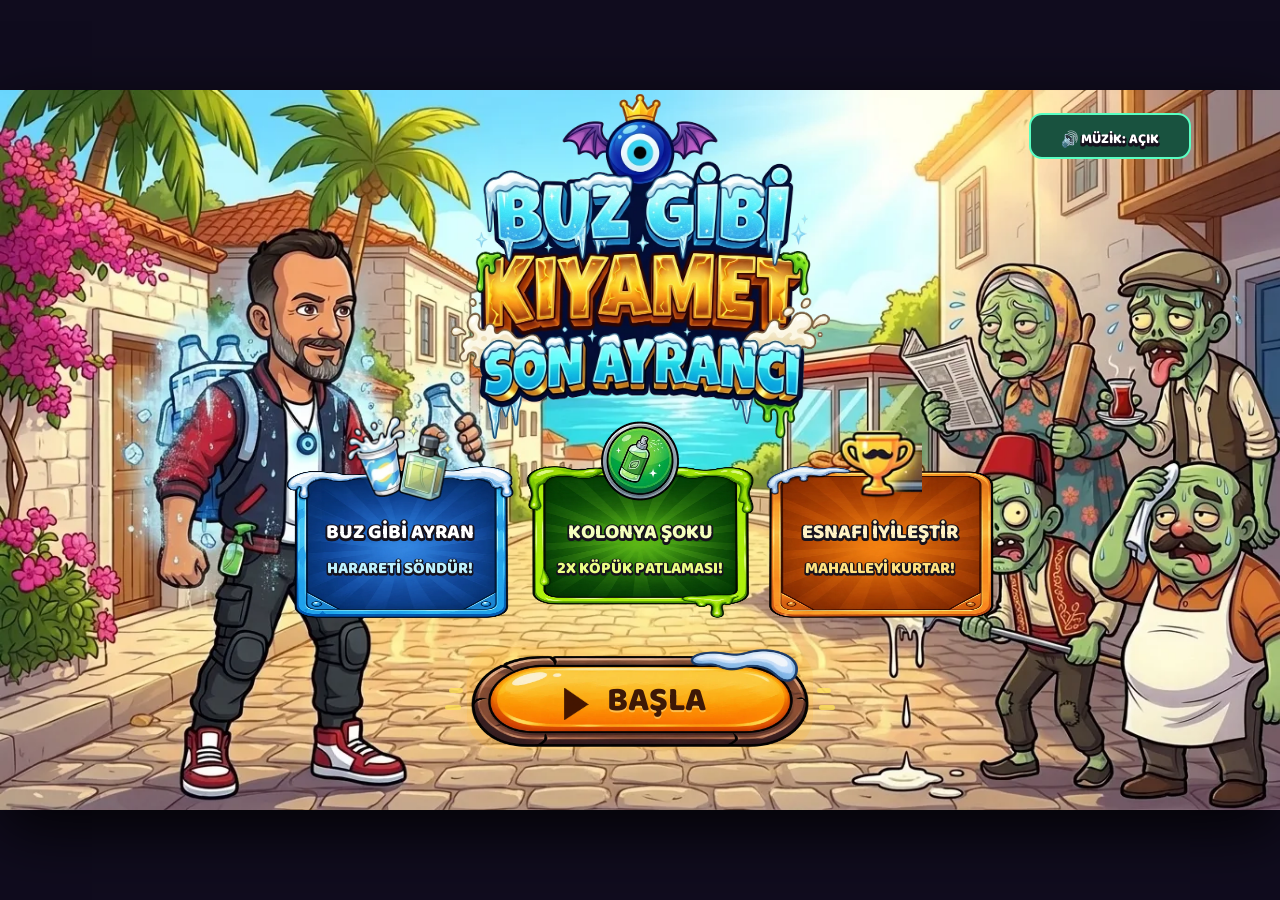
==== commit a27dea28: "feat(buz-gibi-kiyamet): add hand-painted loading screen (8-frame bottle & hollow thermometer) and no" ====
--- a/sims/buz-gibi-kiyamet/index.html
+++ b/sims/buz-gibi-kiyamet/index.html
@@ -73,7 +73,7 @@
 <body>
 <button id="fsBtn" type="button" aria-label="Tam Ekran" title="Tam Ekran">⛶</button>
 <canvas id="gameCanvas" width="1280" height="720"></canvas>
-<script src="story_data.js?v=5"></script>
+<script src="story_data.js?v=6"></script>
 <script>
 (() => {
 'use strict';
@@ -185,7 +185,7 @@
   'hud_health_bar', 'hud_level_progress', 'hud_ayran_counter', 'hud_gold_counter', 'hud_score_panel', 'hud_cta_gold', 'hud_cta_red',
   'ui_heart', 'ui_nazar_wing', 'ui_ayran_icon', 'ui_coin', 'ui_trophy', 'ui_btn_ayran', 'ui_btn_kolonya', 'ui_btn_nazar', 'ui_btn_settings',
   'hero_idle', 'hero_run', 'hero_jump', 'hero_throw', 'hero_cologne', 'hero_nazar', 'hero_hit', 'hero_state_chill', 'hero_state_phone', 'hero_state_ready',
-  'bg_l1_classic', 'bg_intro_city_heat', 'bg_intro_balcony', 'bg_intro_cooler',
+  'bg_l1_classic', 'bg_intro_city_heat', 'bg_fethiye_chaos', 'bg_hotel_siege', 'bg_balcony_chill_day', 'bg_balcony_phone_day', 'bg_intro_cooler_day',
   'z_1_1','z_1_2','z_1_3','z_1_4','z_1_5','z_1_6','z_1_7','z_1_8','z_1_9',
   'c_1_1','c_1_2','c_1_3','c_1_4','c_1_5','c_1_6','c_1_7','c_1_8','c_1_9',
   'p_simit_0','p_simit_1','p_simit_2','p_cay_0','p_cay_1','p_cay_2',
@@ -199,7 +199,7 @@
 ];
 
 const BACKGROUND_IMAGE_IDS = [
-  'bg_fethiye_chaos', 'bg_hotel_siege', 'bg_balcony_chill', 'bg_balcony_phone', 'bg_suitup_comic',
+  'bg_balcony_chill', 'bg_balcony_phone', 'bg_intro_cooler', 'bg_suitup_comic',
   'bg_l2_classic', 'bg_l3_classic',
   'z_2_1','z_2_2','z_2_3','z_2_4','z_2_5','z_2_6','z_2_7','z_2_8','z_2_9',
   'z_3_1','z_3_2','z_3_3','z_3_4','z_3_5','z_3_6','z_3_7','z_3_8','z_3_9',
@@ -253,21 +253,21 @@
 
 const LEVELS = [
   {
-    id:1, bg:'bg_l1_classic', title:'BÖLÜM 1: MAHALLE SOKAĞI',
+    id:1, bg:'bg_l1_classic', title:'BÖLÜM 1: MAHALLE • ☀️ ÖĞLEN',
     subtitle:'Tezgaha çıkıp +%45 menzilden ayranla ıslat, yaklaşanlara Kolonyayla KÖPÜK ŞOKU vur!',
     goal:12, spawnRate:2.05, group:0,
     boss:{ img:'z_1_7', name:'DEV MAHALLE BAKKALI (DEPREM BOSS)', special:'quake', hp:400, speed:74, dmg:16, reward:220, quote:'Tamam yeğenim, tüm mahalleye ayran benden!' },
     comicLines:['MAHALLEDE HARARET PATLADI!','Tezgahtan yüksek atış yap, kırmızı saldırı yayından kaç!','Yönlü Nazar ışınıyla dondur → Kolonya ŞOKU patlat!']
   },
   {
-    id:2, bg:'bg_l2_classic', title:'BÖLÜM 2: ESNAF ÇARŞISI',
+    id:2, bg:'bg_l2_classic', title:'BÖLÜM 2: ÇARŞI • 🌅 İKİNDİ',
     subtitle:'Sıcak çay & dondurma birikintilerine basma! Tezgahtan yüksek menzille kontrol kur!',
     goal:15, spawnRate:1.80, group:1,
     boss:{ img:'z_2_7', name:'ÖFKELİ BALIKÇI REİS (HAMSİ BOSS)', special:'hamsi', hp:520, speed:80, dmg:19, reward:320, quote:'Buz gibi ayranla yelkenler suya indi!' },
     comicLines:['ESNAF ÇARŞISI KARIŞTI!','Dondurma zeminleri yakıyor, mermiler tezgahına uçuyor!','Yönlü Nazar ile önünü dondur, Kolonya ile erit!']
   },
   {
-    id:3, bg:'bg_l3_classic', title:'BÖLÜM 3: ER-ÖZ HOTEL GÜVENLİ BÖLGE',
+    id:3, bg:'bg_l3_classic', title:'BÖLÜM 3: ER-ÖZ HOTEL • 🌙 AKŞAM',
     subtitle:"Yerdeki alev bölgelerine dikkat! Tezgahlara çıkıp Kral'ın büfe şifasını durdur!",
     goal:18, spawnRate:1.60, group:2,
     boss:{ img:'z_3_3', name:'MEGA HER ŞEY DAHİL KRALI (BÜFE BOSS)', special:'buffet', hp:660, speed:84, dmg:21, reward:450, quote:'5 YILDIZ! ER-ÖZ HOTEL ARTIK GÜVENDE!' },
@@ -331,11 +331,20 @@
   img.onerror = () => {
     // If WebP fails for any reason, fallback to original PNG/JPG
     img.onerror = () => { if (onDone) onDone(); };
-    img.src = `img/${id}.png?v=9`;
+    img.src = `img/${id}.png?v=13`;
   };
-  img.src = `img/${id}.webp?v=9`;
+  img.src = `img/${id}.webp?v=13`;
   images[id] = img;
   return img;
+}
+
+// Phase 0: Priority-first hand-painted Loading UI Kit (~195 KB total WebP, non-blocking)
+const LOAD_KIT_IDS = [
+  'load_logo', 'load_badge_ayranci', 'load_bottle_sheet',
+  'load_thermo_shell', 'load_badge_ice', 'load_bar_frame', 'load_tip_frame'
+];
+for (const id of LOAD_KIT_IDS) {
+  loadSingleAsset(id);
 }
 
 // Phase 1: Fast-Start Critical Assets (~6 MB WebP)
@@ -699,6 +708,7 @@
     onComplete: null,
   },
 };
+let loadDisplayPct = 0, loadFadeT = 0, loadDone = false, loadPreviewPct = null;
 window.__GAME__ = G;
 window.__GAME_API__ = {
   get G() { return G; },
@@ -710,6 +720,7 @@
   setupLevel: (...a) => setupLevel(...a),
   resetFullGame: (...a) => resetFullGame(...a),
   spawnGroundHazard: (...a) => spawnGroundHazard(...a),
+  setLoadPreview: (p) => { loadPreviewPct = (p === null || p === undefined) ? null : Math.max(0, Math.min(1, Number(p))); },
   getVW: () => VW,
   LEVELS, ZOMBIES, PROP_META
 };
@@ -1887,8 +1898,50 @@
   ctx.save();
   ctx.translate(-G.camX + sx, sy);
 
-  // Extended 3840x720 Classic Dark-Apocalypse Street
+  // Extended 3840x720 Street Panorama + Live Time-of-Day Atmospheric Lighting
   drawImgBox(lvl.bg, 0, 0, WORLD_W, VH);
+  if (G.levelIdx === 0) {
+    // Noon (13:30): 3 soft diagonal Mediterranean sunbeams at 0.15x parallax
+    for (let bi = -1; bi < 4; bi++) {
+      const bxTop = G.camX * 0.85 + 240 + bi * 390;
+      const bxBot = bxTop - 190;
+      const beamG = ctx.createLinearGradient(bxTop, 0, bxBot, GROUND_Y);
+      beamG.addColorStop(0, 'rgba(255, 248, 205, 0.085)');
+      beamG.addColorStop(0.7, 'rgba(255, 248, 205, 0.03)');
+      beamG.addColorStop(1, 'rgba(255, 248, 205, 0)');
+      ctx.fillStyle = beamG;
+      ctx.beginPath();
+      ctx.moveTo(bxTop, 0);
+      ctx.lineTo(bxTop + 145, 0);
+      ctx.lineTo(bxBot + 295, GROUND_Y);
+      ctx.lineTo(bxBot, GROUND_Y);
+      ctx.closePath();
+      ctx.fill();
+    }
+  } else if (G.levelIdx === 1) {
+    // İkindi Sunset (17:45): warm coral-amber horizon bloom + 2 low afternoon shafts
+    const sunG = ctx.createLinearGradient(0, 40, 0, GROUND_Y);
+    sunG.addColorStop(0, 'rgba(255, 138, 66, 0.02)');
+    sunG.addColorStop(0.45, 'rgba(255, 138, 66, 0.13)');
+    sunG.addColorStop(1, 'rgba(255, 138, 66, 0)');
+    ctx.fillStyle = sunG;
+    ctx.fillRect(G.camX, 0, VW, GROUND_Y);
+    for (let bi = 0; bi < 3; bi++) {
+      const bxTop = G.camX * 0.85 + 280 + bi * 520;
+      const bxBot = bxTop - 320;
+      const shaftG = ctx.createLinearGradient(bxTop, 0, bxBot, GROUND_Y);
+      shaftG.addColorStop(0, 'rgba(255, 178, 92, 0.09)');
+      shaftG.addColorStop(1, 'rgba(255, 178, 92, 0)');
+      ctx.fillStyle = shaftG;
+      ctx.beginPath();
+      ctx.moveTo(bxTop, 0);
+      ctx.lineTo(bxTop + 170, 0);
+      ctx.lineTo(bxBot + 340, GROUND_Y);
+      ctx.lineTo(bxBot, GROUND_Y);
+      ctx.closePath();
+      ctx.fill();
+    }
+  }
 
   // Ground VFX Splats
   if (G.vfxSprites && G.vfxSprites.length > 0) {
@@ -2171,24 +2224,22 @@
     else { ctx.save(); ctx.globalAlpha = a; drawOutlined(fl.text, fl.x, fl.y, fl.size, `rgb(${fl.r},${fl.g},${fl.b})`); ctx.restore(); }
   }
 
-  // Atmospheric drifting warm summer heat-motes (45°C summer night!)
+  // Atmospheric drifting time-of-day heat-motes (Noon sunlit gold / İkindi rose-gold / Akşam embers)
   if (G.snowFlakes) {
-    ctx.fillStyle = '#ffe6a3';
+    ctx.fillStyle = G.levelIdx === 0 ? '#fff2bd' : (G.levelIdx === 1 ? '#ffc285' : '#ffe6a3');
     for (const f of G.snowFlakes) {
       const fdt = (G.screen === 'play') ? (G.dt || 0.016) : 0;
       f.x += f.vx * 0.45 * fdt;
       f.y -= f.vy * 0.35 * fdt;
       if (f.y < -10) { f.y = VH + 10; f.x = Math.random() * (WORLD_W + 400) - 200; }
       if (f.x < -200) { f.x = WORLD_W + 100; }
-      const sx = f.x - G.camX * f.depth;
-      if (sx >= -20 && sx <= VW + 20) {
-        ctx.save();
-        ctx.globalAlpha = f.alpha * 0.55;
-        ctx.beginPath();
-        ctx.arc(sx, f.y, f.r * 0.9, 0, Math.PI * 2);
-        ctx.fill();
-        ctx.restore();
-      }
+      const viewX = ((f.x - G.camX * f.depth) % (VW + 80) + (VW + 80)) % (VW + 80) - 40;
+      ctx.save();
+      ctx.globalAlpha = f.alpha * (G.levelIdx === 0 ? 0.45 : 0.55);
+      ctx.beginPath();
+      ctx.arc(G.camX + viewX, f.y, f.r * 0.9, 0, Math.PI * 2);
+      ctx.fill();
+      ctx.restore();
     }
   }
 
@@ -2501,14 +2552,20 @@
 }
 
 function drawCityHeatMotionOverlay(t) {
-  // 1. Subtle rising heat-haze bands & pulsing green street mist
-  const mistPulse = 0.22 + 0.12 * Math.sin(t * 2.4);
-  const mistGrad = ctx.createLinearGradient(0, 320, 0, 520);
-  mistGrad.addColorStop(0, 'rgba(95, 245, 110, 0)');
-  mistGrad.addColorStop(0.65, `rgba(95, 245, 110, ${mistPulse})`);
-  mistGrad.addColorStop(1, 'rgba(95, 245, 110, 0)');
+  // 1. Subtle midday solar glare & rising warm golden-amber heat-shimmer bands
+  const sunGlow = ctx.createRadialGradient(VW * 0.78, 65, 20, VW * 0.78, 65, 420);
+  sunGlow.addColorStop(0, 'rgba(255, 245, 190, 0.22)');
+  sunGlow.addColorStop(1, 'rgba(255, 212, 96, 0)');
+  ctx.fillStyle = sunGlow;
+  ctx.fillRect(0, 0, VW, 460);
+
+  const mistPulse = 0.16 + 0.09 * Math.sin(t * 2.4);
+  const mistGrad = ctx.createLinearGradient(0, 320, 0, 540);
+  mistGrad.addColorStop(0, 'rgba(255, 212, 96, 0)');
+  mistGrad.addColorStop(0.6, `rgba(255, 212, 96, ${mistPulse})`);
+  mistGrad.addColorStop(1, 'rgba(255, 168, 68, 0)');
   ctx.fillStyle = mistGrad;
-  ctx.fillRect(0, 320, VW, 200);
+  ctx.fillRect(0, 320, VW, 220);
 
   // 2. Animated comic smoke puffs rising from the sparking Fethiye rooftop AC units
   const acSpots = [{ x: 195, y: 455 }, { x: 280, y: 435 }];
@@ -2520,7 +2577,7 @@
     const sr = 9 + phase * 24;
     ctx.save();
     ctx.globalAlpha = (1 - phase) * 0.34;
-    ctx.fillStyle = i % 3 === 0 ? '#ff9d42' : '#3a2b3d';
+    ctx.fillStyle = i % 3 === 0 ? '#ff9d42' : '#4a3d4f';
     ctx.beginPath(); ctx.arc(sx, sy, sr, 0, Math.PI * 2); ctx.fill();
     ctx.restore();
   }
@@ -2552,7 +2609,7 @@
   drawOutlined(`${Math.round(deg)}°C`, 128, 52, 40, isHot ? '#ff6454' : '#ffdf6b');
   fillRectR(64, 88, 134, 26, 8, isHot ? 'rgba(220, 42, 42, 0.92)' : 'rgba(160, 96, 24, 0.9)');
   drawLabel(isHot ? 'HARARET KRİTİK!' : 'KLİMALAR ÇÖKTÜ', 131, 102, 12, '#ffffff', 'center', true);
-  drawLabel('FETHİYE • GECE', 131, 132, 11.5, '#d5c7e8', 'center', false);
+  drawLabel('FETHİYE • 13:30 ÖĞLEN', 131, 132, 11, '#ffe5a3', 'center', false);
   ctx.restore();
 
   // 4. Animated Er-Öz Hotel Target Callout pointing cleanly at the Fethiye hotel sign
@@ -2583,7 +2640,7 @@
   const bgId = node.bg || sc.bg;
   const bgImg = images[bgId] || images.ui_title_bg;
   const nt = G.story.nodeT || 0;
-  const isIllustratedScene = (bgId === 'bg_intro_city_heat' || bgId === 'bg_fethiye_chaos' || bgId === 'bg_hotel_siege' || bgId === 'bg_balcony_chill' || bgId === 'bg_balcony_phone' || bgId === 'bg_suitup_comic' || bgId === 'bg_intro_cooler');
+  const isIllustratedScene = (bgId === 'bg_intro_city_heat' || bgId === 'bg_fethiye_chaos' || bgId === 'bg_hotel_siege' || bgId === 'bg_balcony_chill' || bgId === 'bg_balcony_chill_day' || bgId === 'bg_balcony_phone' || bgId === 'bg_balcony_phone_day' || bgId === 'bg_suitup_comic' || bgId === 'bg_intro_cooler' || bgId === 'bg_intro_cooler_day');
 
   if (bgImg && bgImg.complete && bgImg.naturalWidth > 0) {
     if (bgImg.naturalWidth > 2000) {
@@ -3122,22 +3179,372 @@
 });
 window.addEventListener('keyup', ev => { G.keys[ev.code] = false; });
 
-function drawLoadingScreen() {
+function lerpRgbColor(c1, c2, t) {
+  const k = Math.max(0, Math.min(1, t));
+  const r = Math.round(c1[0] + (c2[0] - c1[0]) * k);
+  const g = Math.round(c1[1] + (c2[1] - c1[1]) * k);
+  const b = Math.round(c1[2] + (c2[2] - c1[2]) * k);
+  return `rgb(${r},${g},${b})`;
+}
+
+function drawLoadingScreen(fadeAlpha = 1, overridePct = null) {
+  const pct = Math.max(0, Math.min(1, overridePct !== null ? overridePct : loadDisplayPct));
+  const cx = VW / 2;
+  const t = G.time || 0;
+  const imgReady = id => images[id] && images[id].complete && images[id].naturalWidth > 0;
+
+  ctx.save();
+  ctx.globalAlpha = fadeAlpha;
+
+  // 1. Dynamic Cooling Backdrop (45°C summer crimson/amber -> user mockup deep icy Aegean teal)
+  const bgTop = lerpRgbColor([38, 16, 36], [10, 59, 82], pct);
+  const bgMid = lerpRgbColor([99, 34, 48], [19, 91, 120], pct);
+  const bgBot = lerpRgbColor([168, 68, 36], [27, 120, 152], pct);
   const grad = ctx.createLinearGradient(0, 0, 0, VH);
-  grad.addColorStop(0, '#0e1024');
-  grad.addColorStop(1, '#1b1f42');
+  grad.addColorStop(0, bgTop);
+  grad.addColorStop(0.52, bgMid);
+  grad.addColorStop(1, bgBot);
   ctx.fillStyle = grad;
   ctx.fillRect(0, 0, VW, VH);
 
-  const pct = Math.min(1, coreLoadedCount / Math.max(1, totalCoreAssets));
-  drawOutlined('BUZ GİBİ KIYAMET: SON AYRANCI', VW / 2, 290, 38, '#ffec6e');
-  drawLabel('Mahalle hazırlanıyor...', VW / 2, 342, 20, '#bfefff', 'center', true);
-  fillRectR((VW - 600) / 2, 380, 600, 30, 15, 'rgba(10, 14, 30, 0.85)');
-  strokeRectR((VW - 600) / 2, 380, 600, 30, 15, '#4ee6ff', 3);
-  if (pct > 0.02) {
-    fillRectR((VW - 600) / 2 + 4, 384, Math.max(18, (600 - 8) * pct), 22, 11, '#4ee6ff');
-  }
-  drawOutlined(`${Math.round(pct * 100)}%`, VW / 2, 440, 22, '#ffffff');
+  // Slow-rotating radial comic sun/frost rays centered behind bottle
+  ctx.save();
+  ctx.translate(cx - 4, 315);
+  ctx.rotate(t * 0.12);
+  ctx.fillStyle = pct >= 0.65 ? 'rgba(138, 240, 255, 0.085)' : 'rgba(255, 220, 145, 0.065)';
+  const rayCount = 14;
+  for (let i = 0; i < rayCount; i++) {
+    const a0 = (i / rayCount) * Math.PI * 2;
+    const a1 = a0 + (Math.PI / rayCount) * 0.72;
+    ctx.beginPath();
+    ctx.moveTo(0, 0);
+    ctx.arc(0, 0, Math.max(VW, VH) * 0.78, a0, a1);
+    ctx.closePath();
+    ctx.fill();
+  }
+  ctx.restore();
+
+  // Soft radial centerpiece halo
+  const haloGrad = ctx.createRadialGradient(cx, 315, 24, cx, 315, 310);
+  haloGrad.addColorStop(0, pct >= 0.6 ? 'rgba(95, 232, 255, 0.25)' : 'rgba(255, 162, 74, 0.19)');
+  haloGrad.addColorStop(1, 'rgba(0, 0, 0, 0)');
+  ctx.fillStyle = haloGrad;
+  ctx.fillRect(cx - 340, 30, 680, 560);
+
+  // Subtle floating icy frost specks appearing smoothly as liquid chills past 35%
+  if (pct > 0.35) {
+    const frostA = Math.min(1, (pct - 0.35) / 0.55);
+    ctx.save();
+    for (let si = 0; si < 34; si++) {
+      const fx = ((si * 173 + t * (10 + (si % 4) * 5)) % (VW + 40)) - 20;
+      const fy = ((si * 97 + t * (18 + (si % 3) * 8)) % (VH + 20)) - 10;
+      const fr = 1.3 + (si % 3) * 0.9;
+      ctx.globalAlpha = fadeAlpha * frostA * (0.22 + (si % 4) * 0.11);
+      ctx.fillStyle = si % 3 === 0 ? '#bff8ff' : '#ffffff';
+      ctx.beginPath(); ctx.arc(fx, fy, fr, 0, Math.PI * 2); ctx.fill();
+    }
+    ctx.restore();
+  }
+
+  // 2. Header: Hand-painted icicle logo + SON AYRANCI badge (with crisp fallbacks)
+  if (imgReady('load_logo')) {
+    const im = images.load_logo;
+    const lh = 66;
+    const lw = Math.round(im.naturalWidth * (lh / im.naturalHeight));
+    ctx.drawImage(im, cx - lw / 2, 36, lw, lh);
+  } else {
+    drawOutlined('BUZ GİBİ KIYAMET', cx, 68, 42, '#7ef0ff');
+  }
+
+  if (imgReady('load_badge_ayranci')) {
+    const im = images.load_badge_ayranci;
+    const bh = 40;
+    const bw = Math.round(im.naturalWidth * (bh / im.naturalHeight));
+    ctx.drawImage(im, cx - bw / 2, 110, bw, bh);
+  } else {
+    fillRectR(cx - 88, 112, 176, 32, 16, 'rgba(18, 22, 42, 0.9)');
+    strokeRectR(cx - 88, 112, 176, 32, 16, '#ffe46b', 2.5);
+    drawOutlined('SON AYRANCI', cx, 128, 16, '#ffe46b');
+  }
+
+  // 3A. 8-Frame Native RGBA Hand-Painted Ayran Bottle Sprite Sheet + Glowing Dashed Halo Ring & Stars
+  const isFull = pct >= 0.995;
+  const BOTTLE_FRAMES = 8;
+  const frameIdx = pct < 0.05 ? 0
+    : pct < 0.22 ? 1
+    : pct < 0.40 ? 2
+    : pct < 0.56 ? 3
+    : pct < 0.68 ? 4
+    : pct < 0.80 ? 5
+    : pct < 0.94 ? 6 : 7;
+  const cellW = imgReady('load_bottle_sheet') ? (images.load_bottle_sheet.naturalWidth / BOTTLE_FRAMES) : 168;
+  const cellH = imgReady('load_bottle_sheet') ? images.load_bottle_sheet.naturalHeight : 344;
+  const popScale = isFull ? (1 + 0.045 * Math.sin(t * 12)) : 1;
+  const pourTilt = (!isFull && pct > 0.02) ? Math.sin(t * 4.2) * 0.018 : 0;
+  const bH = 294;
+  const bW = Math.round(bH * (cellW / cellH));
+  const bcx = cx - 10;
+  const bx = bcx - bW / 2;
+  const by = 166;
+  const bcy = by + bH * 0.52;
+
+  // Rotating dashed glow halo + twinkling 4-point comic stars behind bottle (grows with pct)
+  const haloAlpha = 0.25 + 0.75 * pct;
+  ctx.save();
+  ctx.translate(bcx, bcy + 4);
+  ctx.globalAlpha = fadeAlpha * haloAlpha;
+  const ringR = 136 + (isFull ? Math.sin(t * 7) * 4 : 0);
+  ctx.strokeStyle = pct >= 0.7 ? 'rgba(235, 252, 255, 0.85)' : 'rgba(255, 225, 165, 0.65)';
+  ctx.lineWidth = 3.2;
+  ctx.setLineDash([9, 11]);
+  ctx.beginPath(); ctx.arc(0, 0, ringR, t * 0.85, t * 0.85 + Math.PI * 2); ctx.stroke();
+  ctx.setLineDash([]);
+
+  const starCount = pct > 0.2 ? (isFull ? 10 : 6) : 3;
+  for (let si = 0; si < starCount; si++) {
+    const ang = t * 0.45 + (si * Math.PI * 2) / starCount;
+    const dist = ringR + (si % 2 === 0 ? 12 : -10);
+    const sx = Math.cos(ang) * dist;
+    const sy = Math.sin(ang) * dist;
+    const spR = (si % 3 === 0 ? 9 : 6) + Math.sin(t * 8 + si * 1.3) * 2.2;
+    ctx.fillStyle = si % 2 === 0 ? '#ffe45e' : '#8ef4ff';
+    ctx.beginPath();
+    ctx.moveTo(sx, sy - spR);
+    ctx.lineTo(sx + spR * 0.30, sy - spR * 0.30);
+    ctx.lineTo(sx + spR, sy);
+    ctx.lineTo(sx + spR * 0.30, sy + spR * 0.30);
+    ctx.lineTo(sx, sy + spR);
+    ctx.lineTo(sx - spR * 0.30, sy + spR * 0.30);
+    ctx.lineTo(sx - spR, sy);
+    ctx.lineTo(sx - spR * 0.30, sy - spR * 0.30);
+    ctx.closePath();
+    ctx.fill();
+  }
+  ctx.restore();
+
+  // Rising chill vapor wisps around neck when chilled
+  if (pct > 0.45) {
+    const chillA = Math.min(1, (pct - 0.45) / 0.55);
+    for (let vi = 0; vi < 5; vi++) {
+      const vp = ((t * 0.5 + vi * 0.21) % 1);
+      const vx = bcx + Math.sin(vp * 6 + vi * 1.5) * 32 + (vi % 2 === 0 ? -38 : 38);
+      const vy = by + bH * 0.45 - vp * 135;
+      ctx.save();
+      ctx.globalAlpha = fadeAlpha * chillA * (1 - vp) * 0.24;
+      ctx.fillStyle = '#bff8ff';
+      ctx.beginPath(); ctx.arc(vx, vy, 7 + vp * 14, 0, Math.PI * 2); ctx.fill();
+      ctx.restore();
+    }
+  }
+
+  // Soft grounded shadow below bottle (stays steady under tilt/pop)
+  ctx.save();
+  ctx.fillStyle = 'rgba(8, 12, 22, 0.38)';
+  ctx.beginPath(); ctx.ellipse(bcx, by + bH + 3, bW * 0.42, 9, 0, 0, Math.PI * 2); ctx.fill();
+  ctx.restore();
+
+  ctx.save();
+  ctx.translate(bcx, by + bH * 0.88);
+  ctx.rotate(pourTilt);
+  ctx.scale(popScale, popScale);
+  ctx.translate(-bcx, -(by + bH * 0.88));
+
+  if (imgReady('load_bottle_sheet')) {
+    ctx.drawImage(
+      images.load_bottle_sheet,
+      frameIdx * cellW, 0, cellW, cellH,
+      bx, by, bW, bH
+    );
+  } else {
+    // Minimal procedural fallback only during initial frame
+    fillRectR(bx, by, bW, bH, 24, 'rgba(215, 245, 255, 0.28)');
+    strokeRectR(bx, by, bW, bH, 24, '#141022', 4);
+  }
+  ctx.restore();
+
+  // 3B. Animated Native Hollow RGBA Thermometer Shell (T1: live mercury tucked behind opaque rim)
+  const thH = 268;
+  const thW = imgReady('load_thermo_shell')
+    ? Math.round(images.load_thermo_shell.naturalWidth * (thH / images.load_thermo_shell.naturalHeight))
+    : 75;
+  const tx = cx + 110;
+  const thX = tx - thW / 2;
+  const thY = 178;
+  const tempVal = Math.round(45 - 41 * pct);
+  const mercCol = pct < 0.5
+    ? lerpRgbColor([255, 74, 58], [255, 171, 56], pct * 2)
+    : lerpRgbColor([255, 171, 56], [78, 230, 255], (pct - 0.5) * 2);
+  const txtCol = pct < 0.5
+    ? lerpRgbColor([255, 102, 86], [255, 208, 98], pct * 2)
+    : lerpRgbColor([255, 208, 98], [136, 242, 255], (pct - 0.5) * 2);
+
+  const tubeL = thX + thW * 0.295;
+  const tubeR = thX + thW * 0.705;
+  const tubeW = tubeR - tubeL;
+  const tubeTop = thY + thH * 0.048;
+  const bulbCX = thX + thW * 0.497;
+  const bulbCY = thY + thH * 0.857;
+  const bulbRX = thW * 0.405;
+  const bulbRY = thH * 0.108;
+
+  // 1) Dark translucent empty-glass backing behind mercury cavity
+  ctx.save();
+  ctx.beginPath();
+  roundRect(tubeL, tubeTop, tubeW, bulbCY - tubeTop, tubeW * 0.5);
+  ctx.fillStyle = 'rgba(10, 22, 38, 0.56)';
+  ctx.fill();
+  ctx.beginPath();
+  ctx.ellipse(bulbCX, bulbCY, bulbRX, bulbRY, 0, 0, Math.PI * 2);
+  ctx.fill();
+
+  // 2) Live shaded mercury column & bulb ellipse (drops smoothly from 45°C top to 4°C midpoint)
+  const mercFrac = 0.88 - pct * 0.44;
+  const colSpan = bulbCY - tubeTop;
+  const mercTopY = bulbCY - colSpan * mercFrac;
+  ctx.fillStyle = mercCol;
+  ctx.beginPath();
+  roundRect(tubeL + 1, mercTopY, tubeW - 2, bulbCY - mercTopY + 3, (tubeW - 2) * 0.45);
+  ctx.fill();
+  ctx.beginPath();
+  ctx.ellipse(bulbCX, bulbCY, bulbRX - 1, bulbRY - 1, 0, 0, Math.PI * 2);
+  ctx.fill();
+
+  // Subtle glossy cylinder sheen on mercury column & bulb core
+  const cylSheen = ctx.createLinearGradient(tubeL, 0, tubeR, 0);
+  cylSheen.addColorStop(0, 'rgba(255, 255, 255, 0.28)');
+  cylSheen.addColorStop(0.35, 'rgba(255, 255, 255, 0.12)');
+  cylSheen.addColorStop(1, 'rgba(0, 12, 28, 0.18)');
+  ctx.fillStyle = cylSheen;
+  ctx.beginPath();
+  roundRect(tubeL + 1, mercTopY, tubeW - 2, bulbCY - mercTopY + 3, (tubeW - 2) * 0.45);
+  ctx.fill();
+  const bulbGlow = ctx.createRadialGradient(bulbCX - bulbRX * 0.22, bulbCY - bulbRY * 0.25, 1, bulbCX, bulbCY, Math.max(bulbRX, bulbRY));
+  bulbGlow.addColorStop(0, 'rgba(255, 255, 255, 0.30)');
+  bulbGlow.addColorStop(0.55, 'rgba(255, 255, 255, 0)');
+  bulbGlow.addColorStop(1, 'rgba(0, 10, 26, 0.18)');
+  ctx.fillStyle = bulbGlow;
+  ctx.beginPath();
+  ctx.ellipse(bulbCX, bulbCY, bulbRX - 1, bulbRY - 1, 0, 0, Math.PI * 2);
+  ctx.fill();
+  ctx.restore();
+
+  // 3) Draw opaque-bezel native RGBA thermometer shell ON TOP of mercury
+  if (imgReady('load_thermo_shell')) {
+    ctx.drawImage(images.load_thermo_shell, thX, thY, thW, thH);
+  } else {
+    strokeRectR(tubeL - 3, tubeTop - 3, tubeW + 6, colSpan + 10, 12, '#141022', 4);
+  }
+
+  // 4) Crisp comic scale ticks cleanly outside left tube outline
+  ctx.save();
+  const tickX = thX + thW * 0.194;
+  ctx.lineCap = 'round';
+  for (let ti = 0; ti < 6; ti++) {
+    const ty = tubeTop + 20 + ti * ((bulbCY - bulbRY - tubeTop - 28) / 5);
+    const tLen = (ti % 2 === 0 ? 10 : 7);
+    ctx.strokeStyle = '#0a1a32';
+    ctx.lineWidth = 4;
+    ctx.beginPath(); ctx.moveTo(tickX - 3, ty); ctx.lineTo(tickX - tLen, ty); ctx.stroke();
+    ctx.strokeStyle = '#d8f6ff';
+    ctx.lineWidth = 2;
+    ctx.beginPath(); ctx.moveTo(tickX - 3, ty); ctx.lineTo(tickX - tLen, ty); ctx.stroke();
+  }
+  ctx.restore();
+
+  // 3C. Temperature Readout & Hand-Painted Frosted BUZ GİBİ! Badge beside thermometer
+  const infoX = tx + 124;
+  const shakeX = pct < 0.2 ? Math.sin(t * 42) * 1.8 : 0;
+  drawOutlined(`${tempVal}°C`, infoX + shakeX, 272, 46, txtCol);
+
+  if (pct >= 0.85 && imgReady('load_badge_ice')) {
+    const im = images.load_badge_ice;
+    const popK = Math.min(1, (pct - 0.85) / 0.15);
+    const spring = 0.85 + 0.15 * Math.sin(popK * Math.PI * 0.5) + (isFull ? Math.sin(t * 8) * 0.02 : 0);
+    const iw = Math.round(168 * spring);
+    const ih = Math.round(iw * (im.naturalHeight / im.naturalWidth));
+    ctx.drawImage(im, infoX - iw / 2, 302, iw, ih);
+  } else {
+    const isHot = pct < 0.25;
+    const statusText = pct >= 0.85 ? 'BUZ GİBİ!' : (isHot ? 'HARARET KRİTİK!' : 'SOĞUYOR...');
+    const statusCol = pct >= 0.85 ? '#8ef4ff' : (isHot ? '#ff7c68' : '#ffd86b');
+    drawOutlined(statusText, infoX, 322, 17, statusCol);
+  }
+
+  // 4. Hand-Painted Forged Iron Scroll-Bracketed Progress Bar (y = 486)
+  const barW = Math.min(580, VW - 160);
+  const barH = imgReady('load_bar_frame')
+    ? Math.round(barW * (images.load_bar_frame.naturalHeight / images.load_bar_frame.naturalWidth))
+    : 64;
+  const barX = cx - barW / 2;
+  const barY = 486;
+
+  // Calibrated inner slot coords with tiny overlap tuck cleanly behind iron frame
+  const slotX = barX + barW * 0.040;
+  const slotW = barW * (0.960 - 0.040);
+  const slotY = barY + barH * 0.328;
+  const slotH = barH * (0.655 - 0.328);
+
+  fillRectR(slotX, slotY, slotW, slotH, slotH * 0.45, '#0c1320');
+  if (pct > 0.015) {
+    const fillW = Math.max(16, slotW * pct);
+    ctx.save();
+    roundRect(slotX, slotY, fillW, slotH, slotH * 0.45);
+    ctx.clip();
+    const fillG = ctx.createLinearGradient(slotX, slotY, slotX + slotW, slotY);
+    fillG.addColorStop(0, '#ff8e2b');
+    fillG.addColorStop(0.55, '#ffca57');
+    fillG.addColorStop(1, '#4ce6ff');
+    ctx.fillStyle = fillG;
+    ctx.fillRect(slotX, slotY, fillW, slotH);
+
+    // Animated diagonal white sheen sweep
+    const sheenX = slotX - 70 + ((t * 240) % (slotW + 140));
+    ctx.fillStyle = 'rgba(255, 255, 255, 0.35)';
+    ctx.beginPath();
+    ctx.moveTo(sheenX, slotY - 4);
+    ctx.lineTo(sheenX + 34, slotY - 4);
+    ctx.lineTo(sheenX + 14, slotY + slotH + 4);
+    ctx.lineTo(sheenX - 20, slotY + slotH + 4);
+    ctx.closePath();
+    ctx.fill();
+    ctx.restore();
+  }
+
+  if (imgReady('load_bar_frame')) {
+    ctx.drawImage(images.load_bar_frame, barX, barY, barW, barH);
+  } else {
+    strokeRectR(slotX, slotY, slotW, slotH, 12, '#7ef0ff', 3);
+  }
+  drawOutlined(`${Math.round(pct * 100)}%`, cx, slotY + slotH * 0.52, 17, '#ffffff');
+
+  // 5. Hand-Painted Forged Slate Tip Banner (y = 574)
+  const TIPS = [
+    'İPUCU: Önce Ayranla ıslat, sonra 80° Kolonya ile 1.9x KÖPÜK ŞOKU patlat!',
+    'İPUCU: Simit arabasına veya tezgaha zıpla — yüksekten atış +%45 menzil verir!',
+    'İPUCU: Kırmızı saldırı yayını görünce geri çekil veya tezgaha kaç!',
+    'İPUCU: Mega Nazar önündeki 520 px koniyi dondurur — kalabalığa doğru dön!'
+  ];
+  const tipIdx = Math.floor(t / 2.2) % TIPS.length;
+  const tipW = Math.min(720, VW - 96);
+  const tipH = imgReady('load_tip_frame')
+    ? Math.round(tipW * (images.load_tip_frame.naturalHeight / images.load_tip_frame.naturalWidth))
+    : 74;
+  const tipX = cx - tipW / 2;
+  const tipY = 574;
+
+  if (imgReady('load_tip_frame')) {
+    ctx.drawImage(images.load_tip_frame, tipX, tipY, tipW, tipH);
+  } else {
+    fillRectR(tipX, tipY, tipW, tipH, 14, '#1b222c');
+    strokeRectR(tipX, tipY, tipW, tipH, 14, '#5a6b80', 4);
+  }
+  ctx.font = '800 15px BalooBold, sans-serif';
+  ctx.textAlign = 'center';
+  ctx.textBaseline = 'middle';
+  ctx.fillStyle = '#f2f8ff';
+  ctx.fillText(TIPS[tipIdx], cx, tipY + tipH * 0.485, tipW * 0.85);
+
+  ctx.restore();
 }
 
 let lastTs = performance.now();
@@ -3146,14 +3553,27 @@
   G.dt = dt;
   lastTs = ts;
   G.time += dt;
+  const rawPct = Math.min(1, coreLoadedCount / Math.max(1, totalCoreAssets));
+  loadDisplayPct += (rawPct - loadDisplayPct) * Math.min(1, dt * 14);
+
+  if (loadPreviewPct !== null) {
+    G.zones = [];
+    ctx.clearRect(0, 0, VW, VH);
+    drawLoadingScreen(1, loadPreviewPct);
+    requestAnimationFrame(loop);
+    return;
+  }
+
   const assetsReady = (coreLoadedCount >= totalCoreAssets && fontsReady) || G.time > 8;
   if (!assetsReady) {
     G.zones = [];
     ctx.clearRect(0, 0, VW, VH);
-    drawLoadingScreen();
+    drawLoadingScreen(1, loadDisplayPct);
     requestAnimationFrame(loop);
     return;
   }
+  if (!loadDone) loadDone = true;
+
   if (G.screen === 'play') updatePlay(dt);
   else if (G.screen === 'story') updateStory(dt);
 
@@ -3170,6 +3590,11 @@
   else if (G.screen === 'gameover') drawEndModal(false);
   else if (G.screen === 'victory') drawEndModal(true);
 
+  if (loadFadeT < 0.32) {
+    loadFadeT += dt;
+    drawLoadingScreen(Math.max(0, 1 - loadFadeT / 0.32), 1);
+  }
+
   requestAnimationFrame(loop);
 }
 requestAnimationFrame(loop);
